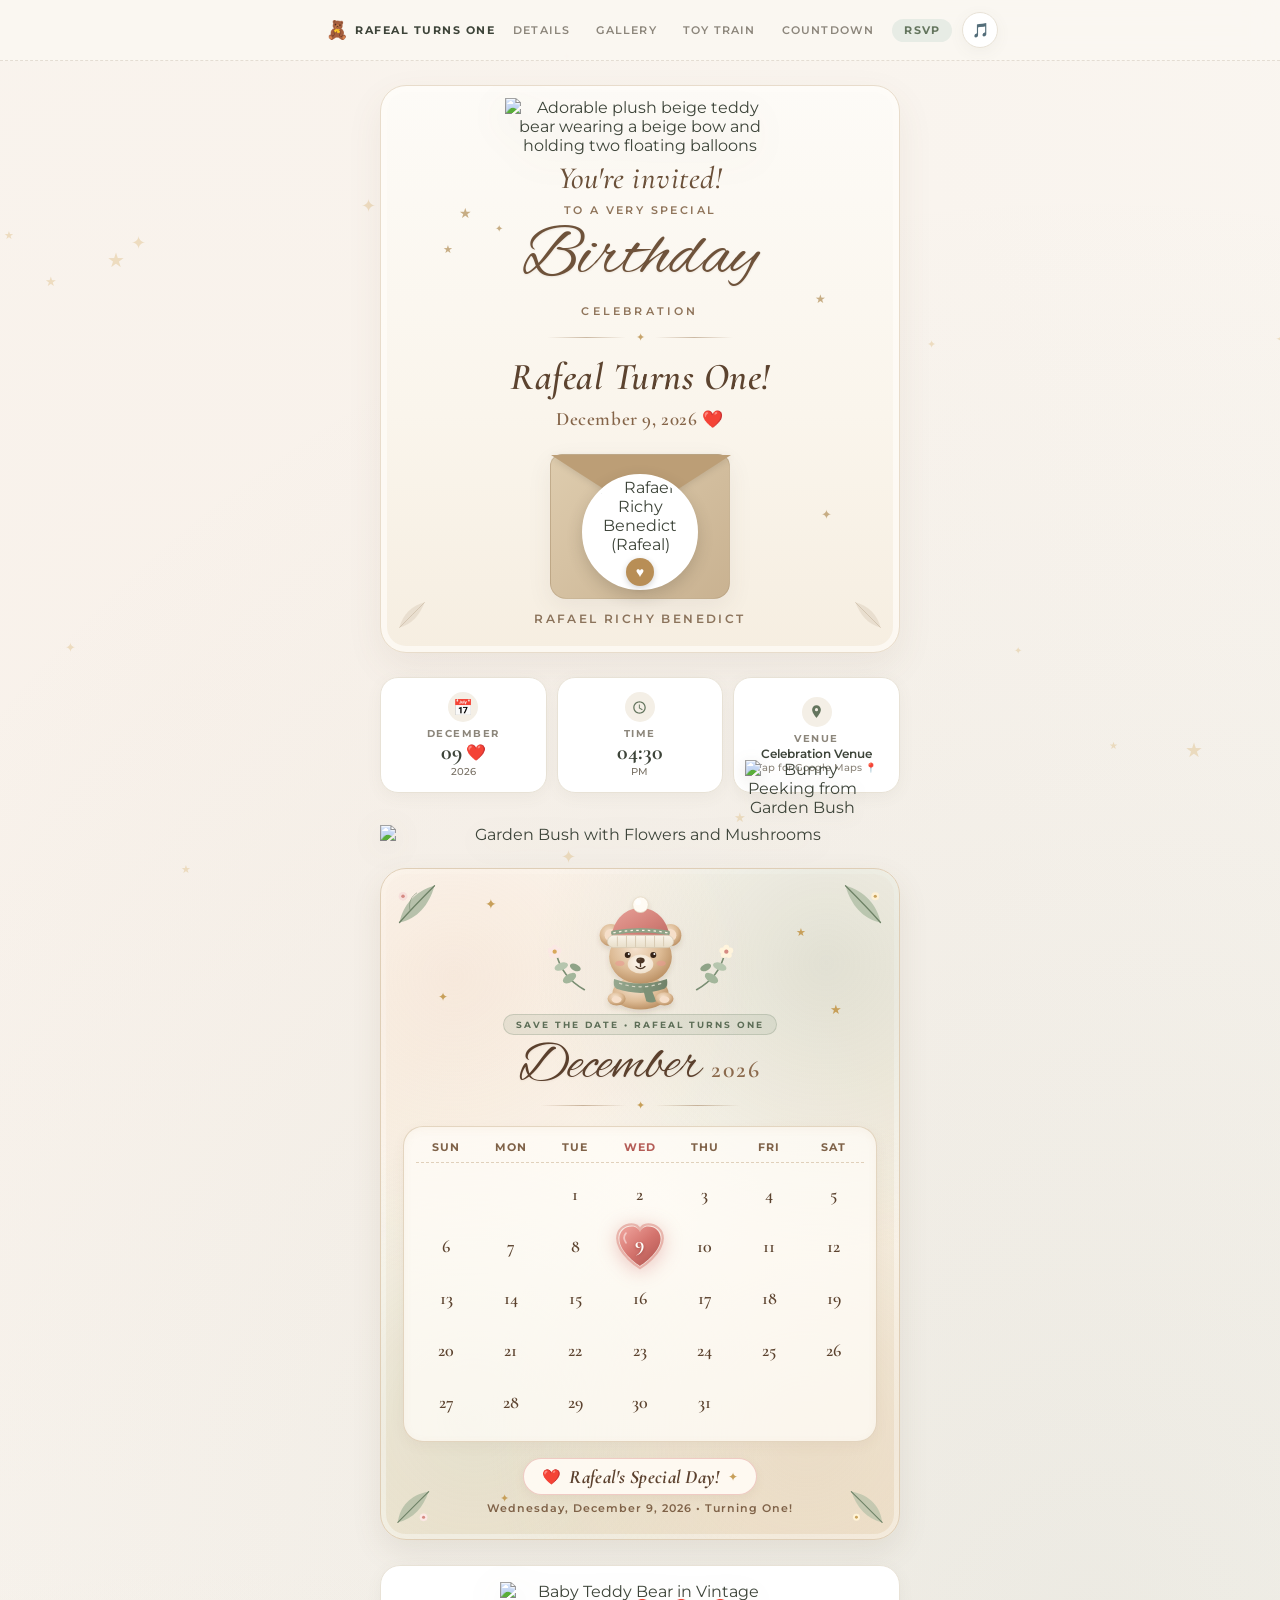
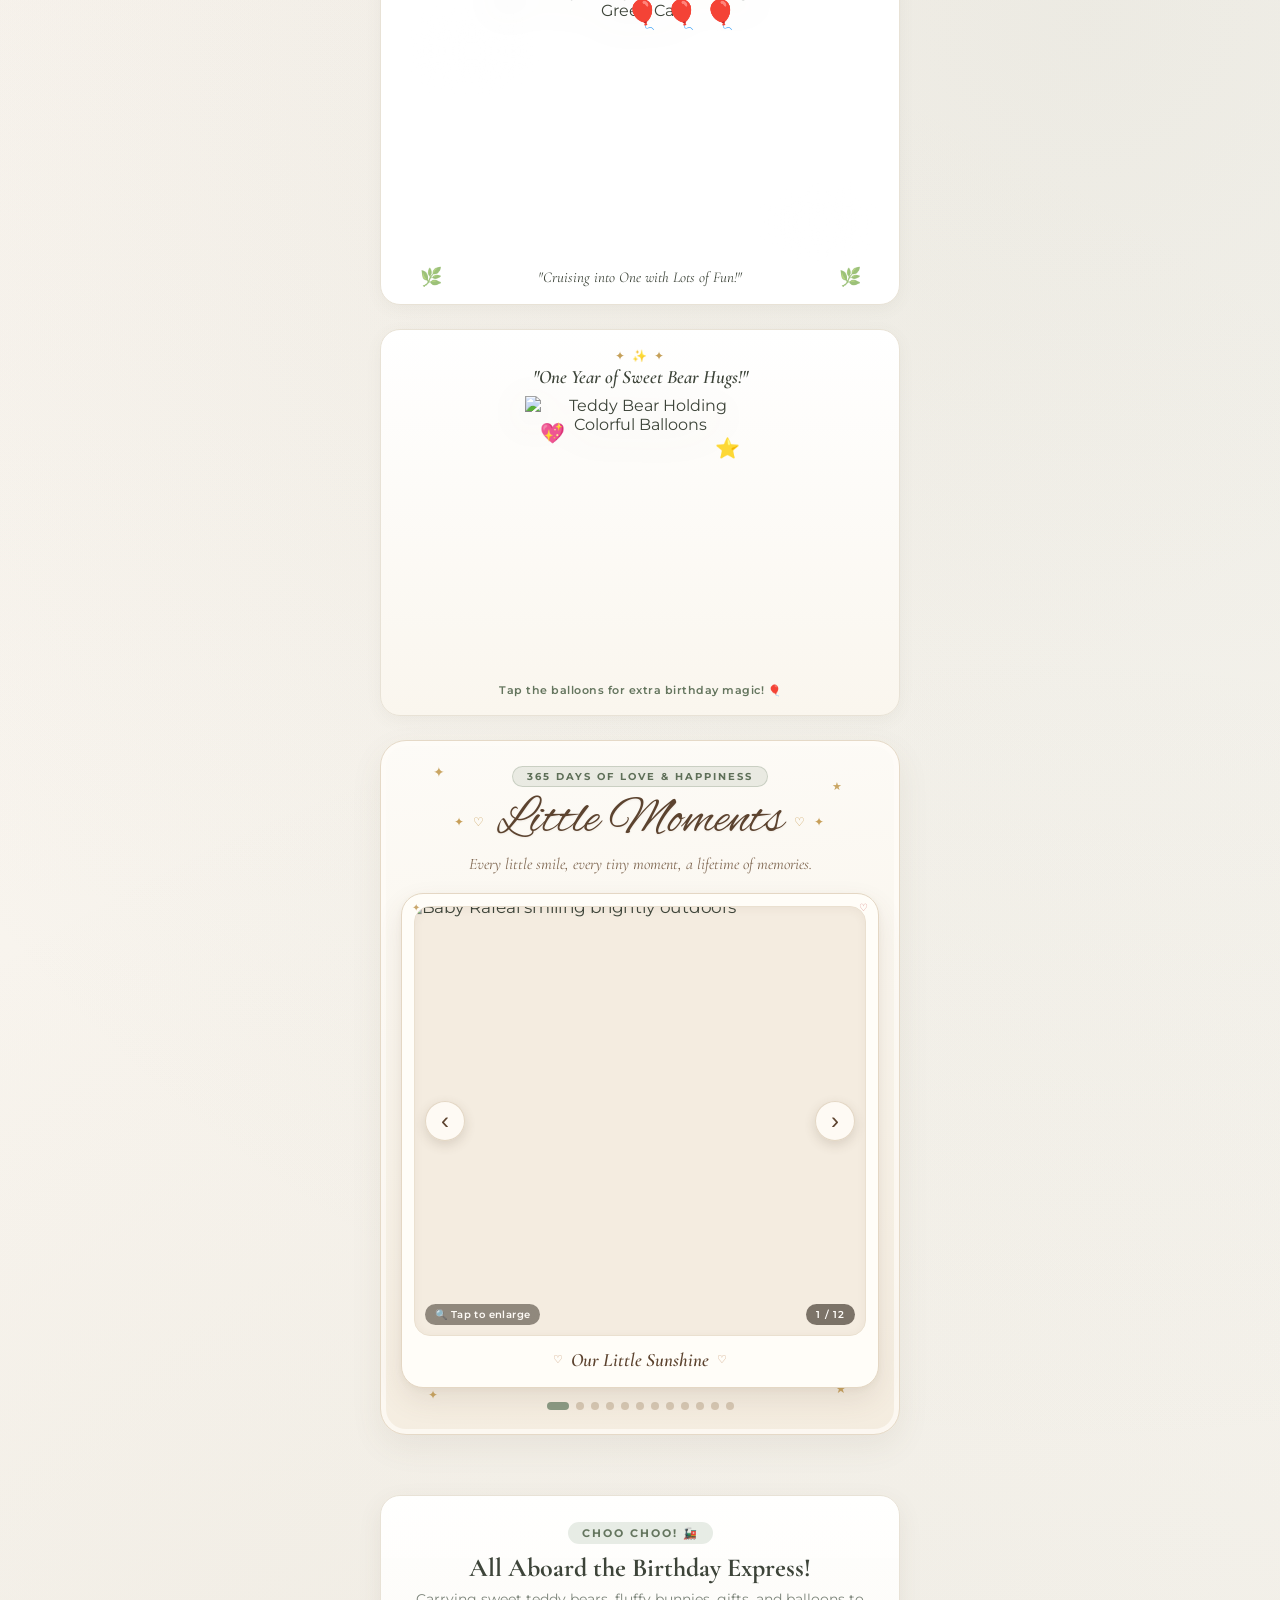
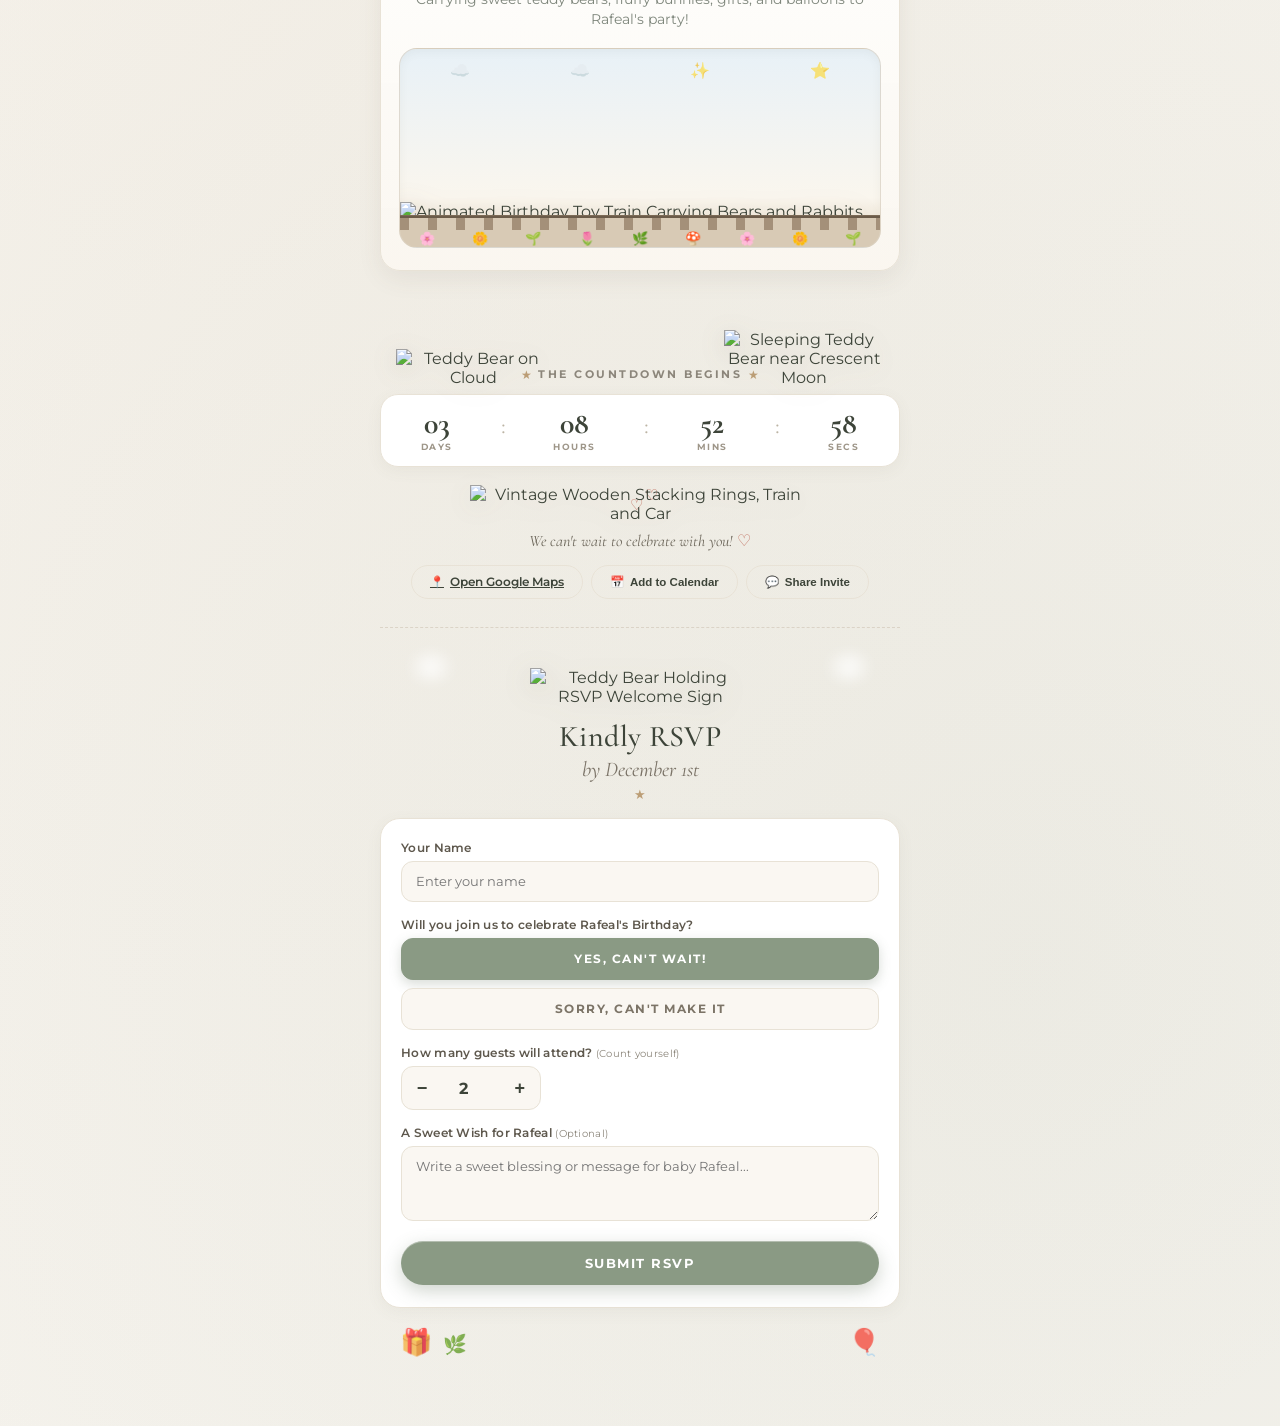
==== public/index.html @ e19bbeda "Rename baby display name from Rafu to Rafeal" ====
<!DOCTYPE html>
<html lang="en">
<head>
  <meta charset="UTF-8">
  <meta name="viewport" content="width=device-width, initial-scale=1.0">
  <title>Rafeal Turns One! • 1st Birthday Celebration</title>
  <meta name="description" content="You're invited to celebrate Rafael Richy Benedict's (Rafeal) 1st Birthday Celebration in a Magical Storybook Wonderland!">
  <link rel="preconnect" href="https://fonts.googleapis.com">
  <link rel="preconnect" href="https://fonts.gstatic.com" crossorigin>
  <link href="https://fonts.googleapis.com/css2?family=Alex+Brush&family=Cormorant+Garamond:ital,wght@0,400;0,500;0,600;0,700;1,400;1,600&family=Montserrat:wght@300;400;500;600;700&family=Playfair+Display:ital,wght@0,500;0,600;0,700;1,400;1,600&display=swap" rel="stylesheet">
  <link rel="stylesheet" href="style.css">
  <link rel="icon" href="data:image/svg+xml,<svg xmlns=%22http://www.w3.org/2000/svg%22 viewBox=%220 0 100 100%22><text y=%22.9em%22 font-size=%2290%22>🧸</text></svg>">
</head>
<body>
  <!-- Ambient Gold Dust, Confetti & Drifting Sky Particles -->
  <div class="stars-container" id="starsContainer"></div>
  <canvas id="confettiCanvas"></canvas>

  <!-- ==============================================
       SCENIC GARDEN BACKGROUND DECORATIONS (TREES, BUTTERFLIES, CLOUDS)
       ============================================== -->
  <aside class="wonderland-scenery" aria-hidden="true">
    <!-- Large Illustrated Nursery Trees on Outer Canvas Edges -->
    <div class="scenic-tree scenic-tree-left">
      <img src="assets/decorations/pastel_tree_left.svg" alt="" class="tree-svg tree-svg-left">
    </div>
    <div class="scenic-tree scenic-tree-right">
      <img src="assets/decorations/pastel_tree_right.svg" alt="" class="tree-svg tree-svg-right">
    </div>

    <!-- Floating Fluffy Clouds in Sky -->
    <div class="floating-sky-cloud cloud-pos-1">
      <img src="assets/decorations/fluffy_cloud.svg" alt="" class="cloud-svg">
    </div>
    <div class="floating-sky-cloud cloud-pos-2">
      <img src="assets/decorations/fluffy_cloud.svg" alt="" class="cloud-svg">
    </div>

    <!-- Delicate Fluttering Butterflies -->
    <div class="scenic-butterfly butterfly-flight-1">
      <img src="assets/decorations/butterfly.svg" alt="" class="butterfly-svg">
    </div>
    <div class="scenic-butterfly butterfly-flight-2">
      <img src="assets/decorations/butterfly.svg" alt="" class="butterfly-svg">
    </div>
  </aside>

  <!-- Top Sticky Navigation & Music Bar -->
  <header class="app-header-single">
    <div class="header-container">
      <a href="#heroSection" class="header-logo-badge" aria-label="Rafeal Turns One Home">
        <span class="logo-bear" aria-hidden="true">🧸</span>
        <span class="logo-text">RAFEAL TURNS ONE</span>
      </a>
      
      <nav class="header-quick-links" aria-label="Quick Navigation">
        <a href="#detailsSection" class="quick-link">DETAILS</a>
        <a href="#gallerySection" class="quick-link">GALLERY</a>
        <a href="#trainSection" class="quick-link">TOY TRAIN</a>
        <a href="#countdownSection" class="quick-link">COUNTDOWN</a>
        <a href="#rsvpSection" class="quick-link highlight-rsvp">RSVP</a>
      </nav>

      <div class="header-right-controls">
        <!-- Music Box Audio Player Toggle -->
        <button class="audio-toggle-btn" id="audioToggleBtn" title="Play / Pause Birthday Lullaby" aria-label="Toggle Birthday Lullaby Music">
          <span class="music-icon" id="musicIcon">🎵</span>
          <span class="music-wave" id="musicWave"></span>
        </button>

        <!-- Responsive Mobile Hamburger Menu Toggle -->
        <button class="mobile-menu-btn" id="mobileMenuBtn" type="button" aria-label="Open navigation menu" aria-expanded="false" aria-controls="mobileNavDrawer">
          <span class="hamburger-line"></span>
          <span class="hamburger-line"></span>
          <span class="hamburger-line"></span>
        </button>
      </div>
    </div>

    <!-- Collapsible Mobile Navigation Drawer -->
    <nav class="mobile-nav-drawer" id="mobileNavDrawer" aria-label="Mobile Navigation" aria-hidden="true">
      <div class="mobile-nav-inner">
        <a href="#detailsSection" class="mobile-nav-link">
          <span class="mobile-nav-icon" aria-hidden="true">📅</span>
          <span>Details</span>
        </a>
        <a href="#gallerySection" class="mobile-nav-link">
          <span class="mobile-nav-icon" aria-hidden="true">✨</span>
          <span>Gallery</span>
        </a>
        <a href="#trainSection" class="mobile-nav-link">
          <span class="mobile-nav-icon" aria-hidden="true">🚂</span>
          <span>Toy Train</span>
        </a>
        <a href="#countdownSection" class="mobile-nav-link">
          <span class="mobile-nav-icon" aria-hidden="true">⏳</span>
          <span>Countdown</span>
        </a>
        <a href="#rsvpSection" class="mobile-nav-link mobile-nav-rsvp">
          <span class="mobile-nav-icon" aria-hidden="true">💌</span>
          <span>RSVP</span>
        </a>
      </div>
    </nav>
  </header>

  <!-- Single Full-Screen Unified Invitation Content -->
  <main class="invitation-main-content">

    <!-- ==============================================
         HERO SECTION: MINIMAL VINTAGE TEDDY BEAR INVITATION CARD
         ============================================== -->
    <section class="main-hero-section vintage-hero-card hero-intro-active" id="heroSection">

      <!-- Top Hanging Brown & Beige Gingham Bunting -->
      <div class="hero-gingham-bunting" aria-hidden="true">
        <img src="assets/decorations/gingham_bunting.svg" alt="" class="gingham-bunting-img">
      </div>

      <!-- Minimal Edge Decorations: Watercolor Clouds, Golden Stars, Sparkles & Subtle Leaves -->
      <div class="hero-vintage-decor" aria-hidden="true">
        <!-- Fluffy Watercolor Clouds on Both Sides -->
        <div class="hero-deco-cloud hero-cloud-left">
          <img src="assets/decorations/watercolor_cloud.svg" alt="" class="hero-cloud-svg">
        </div>
        <div class="hero-deco-cloud hero-cloud-right">
          <img src="assets/decorations/watercolor_cloud.svg" alt="" class="hero-cloud-svg">
        </div>

        <!-- Tiny Golden Stars & Occasional Floating Sparkles -->
        <span class="vintage-star vs-1">★</span>
        <span class="vintage-star vs-2">✦</span>
        <span class="vintage-star vs-3">★</span>
        <span class="vintage-star vs-4">★</span>
        <span class="vintage-star vs-5">✦</span>
        <span class="vintage-sparkle vsp-1">✦</span>
        <span class="vintage-sparkle vsp-2">✧</span>
        <span class="vintage-sparkle vsp-3">✦</span>

        <!-- Subtle Decorative Corner Leaves -->
        <div class="vintage-leaf-accent vleaf-left">
          <svg viewBox="0 0 48 48" width="38" height="38">
            <path d="M8 40 C12 24, 24 12, 40 8 C34 24, 24 36, 8 40 Z" fill="#C7B69D" opacity="0.38"/>
            <path d="M8 40 C20 28, 30 18, 40 8" stroke="#A68F72" stroke-width="1.1" fill="none" opacity="0.55"/>
          </svg>
        </div>
        <div class="vintage-leaf-accent vleaf-right">
          <svg viewBox="0 0 48 48" width="38" height="38">
            <path d="M40 40 C36 24, 24 12, 8 8 C14 24, 24 36, 40 40 Z" fill="#C7B69D" opacity="0.38"/>
            <path d="M40 40 C28 28, 18 18, 8 8" stroke="#A68F72" stroke-width="1.1" fill="none" opacity="0.55"/>
          </svg>
        </div>
      </div>

      <!-- ONE Centered Plush Beige Teddy Bear Holding Two Floating Balloons -->
      <div class="hero-center-bear-wrap" title="Tap for birthday magic ✨">
        <img src="assets/animals/vintage_hero_bear.svg" alt="Adorable plush beige teddy bear wearing a beige bow and holding two floating balloons" class="vintage-hero-bear-img">
      </div>

      <!-- Centered Birthday Invitation Typography -->
      <div class="invite-header-text vintage-invite-text">
        <h3 class="subtitle-serif hero-intro-invited">You're invited!</h3>
        <p class="eyebrow-text hero-intro-sub">TO A VERY SPECIAL</p>
        <h1 class="script-title hero-intro-birthday">Birthday</h1>
        <p class="eyebrow-text tracking-wide hero-intro-cel">CELEBRATION</p>

        <div class="vintage-hero-divider" aria-hidden="true">
          <span class="vh-line"></span>
          <span class="vh-star">✦</span>
          <span class="vh-line"></span>
        </div>

        <div class="celebrant-title-wrap hero-intro-name">
          <h2 class="celebrant-name" id="displayNickName">Rafeal Turns One!</h2>
        </div>
        <p class="hero-date-highlight hero-intro-date">December 9, 2026 <span class="hero-date-heart" aria-label="heart">❤️</span></p>
      </div>

      <!-- Kraft Envelope Peek with Baby Rafeal's Real Smiling Portrait -->
      <div class="envelope-peek-card" id="envelopePeekCard">
        <div class="envelope-pocket">
          <div class="envelope-flap"></div>
          <div class="baby-photo-frame" id="babyPhotoTrigger" title="Click to view Rafeal's smiling portrait">
            <img src="assets/rafu_photo1.jpg" alt="Rafael Richy Benedict (Rafeal)" class="baby-portrait-img" id="mainBabyPhoto">
            <div class="photo-shine"></div>
          </div>
          <div class="envelope-heart-seal pulse-heart" id="heartSeal" title="Sealed with Love">
            <span>♥</span>
          </div>
        </div>
      </div>

      <p class="celebrant-fullname" id="displayFullName">Rafael Richy Benedict</p>
    </section>

    <!-- ==============================================
         SECTION 2: EVENT DETAILS (DATE, TIME, VENUE)
         ============================================== -->
    <section class="event-details-section reveal-on-scroll" id="detailsSection">
      
      <div class="event-details-grid">
        <!-- Date Card with Calendar & Love Emoji -->
        <div class="detail-pill-card date-card" id="dateCardScrollTrigger" role="button" tabindex="0" title="View Rafeal's December 2026 Birthday Calendar">
          <div class="detail-icon-wrap date-icon-wrap">
            <span class="cal-emoji-icon">📅</span>
          </div>
          <div class="detail-text-group">
            <span class="detail-label" id="cardMonth">DECEMBER</span>
            <div class="date-with-heart">
              <span class="detail-value highlight-num" id="cardDay">09</span>
              <span class="date-love-emoji">❤️</span>
            </div>
            <span class="detail-sub" id="cardYear">2026</span>
          </div>
        </div>

        <!-- Time Card -->
        <div class="detail-pill-card time-card">
          <div class="detail-icon-wrap">
            <svg class="detail-icon" viewBox="0 0 24 24"><path fill="currentColor" d="M12 2C6.5 2 2 6.5 2 12s4.5 10 10 10 10-4.5 10-10S17.5 2 12 2zm0 18c-4.41 0-8-3.59-8-8s3.59-8 8-8 8 3.59 8 8-3.59 8-8 8zm.5-13H11v6l5.2 3.2.8-1.3-4.5-2.7V7z"/></svg>
          </div>
          <div class="detail-text-group">
            <span class="detail-label">TIME</span>
            <span class="detail-value highlight-num" id="cardTime">04:30</span>
            <span class="detail-sub" id="cardTimeAmPm">PM</span>
          </div>
        </div>

        <!-- Venue Card with Direct Google Maps Link -->
        <a href="https://goo.gl/maps/j1ZFTZy9tnqqyLXz6?g_st=aw" target="_blank" rel="noopener noreferrer" class="detail-pill-card venue-card" id="venueCardClickable" title="Click to open Google Maps location">
          <div class="detail-icon-wrap venue-icon-wrap">
            <svg class="detail-icon" viewBox="0 0 24 24"><path fill="currentColor" d="M12 2C8.13 2 5 5.13 5 9c0 5.25 7 13 7 13s7-7.75 7-13c0-3.87-3.13-7-7-7zm0 9.5a2.5 2.5 0 0 1 0-5 2.5 2.5 0 0 1 0 5z"/></svg>
          </div>
          <div class="detail-text-group">
            <span class="detail-label">VENUE</span>
            <span class="detail-value venue-name-text" id="cardVenueName">Celebration Venue</span>
            <span class="detail-sub venue-city-text" id="cardVenueCity">Tap for Google Maps 📍</span>
          </div>
        </a>
      </div>

      <!-- Garden Flower Bush with Bunny Peeking -->
      <div class="scenic-garden-hedge" aria-hidden="true">
        <div class="bunny-hedge-wrap">
          <img src="assets/animals/bunny_peeking.svg" alt="Bunny Peeking from Garden Bush" class="bunny-peeking-hedge-img">
        </div>
        <img src="assets/decorations/garden_bushes.svg" alt="Garden Bush with Flowers and Mushrooms" class="hedge-bushes-img">
      </div>
    </section>

    <!-- ==============================================
         SECTION 2B: ILLUSTRATED BIRTHDAY CALENDAR (DEC 2026)
         ============================================== -->
    <section class="birthday-calendar-section reveal-on-scroll" id="calendarSection" aria-label="December 2026 Birthday Calendar">
      <div class="calendar-keepsake-card">
        <!-- Soft Watercolor Corner Blossoms & Floating Leaves -->
        <div class="cal-watercolor-wash" aria-hidden="true"></div>

        <!-- Floating Botanical Leaves (Top Left & Bottom Right) -->
        <div class="cal-deco-leaf cal-leaf-tl" aria-hidden="true">
          <svg viewBox="0 0 64 64" width="100%" height="100%">
            <path d="M12 52 C16 32, 30 16, 52 10 C46 32, 32 48, 12 52 Z" fill="#9EB096" opacity="0.72"/>
            <path d="M12 52 C26 36, 38 24, 52 10" stroke="#6E8266" stroke-width="1.5" fill="none" stroke-linecap="round"/>
            <path d="M24 38 C22 28, 26 22, 32 18" stroke="#6E8266" stroke-width="1" fill="none" opacity="0.6"/>
            <circle cx="16" cy="22" r="5" fill="#F6DFDA"/>
            <circle cx="16" cy="22" r="2" fill="#D58A82"/>
          </svg>
        </div>
        <div class="cal-deco-leaf cal-leaf-tr" aria-hidden="true">
          <svg viewBox="0 0 64 64" width="100%" height="100%">
            <path d="M52 52 C48 32, 34 16, 12 10 C18 32, 32 48, 52 52 Z" fill="#A9BAA0" opacity="0.72"/>
            <path d="M52 52 C38 36, 26 24, 12 10" stroke="#6E8266" stroke-width="1.5" fill="none" stroke-linecap="round"/>
            <circle cx="46" cy="22" r="4.5" fill="#FDF0D5"/>
            <circle cx="46" cy="22" r="1.8" fill="#C9A25B"/>
          </svg>
        </div>
        <div class="cal-deco-leaf cal-leaf-bl" aria-hidden="true">
          <svg viewBox="0 0 56 56" width="100%" height="100%">
            <path d="M8 46 C10 28, 22 14, 44 10 C38 28, 26 42, 8 46 Z" fill="#9DB094" opacity="0.58"/>
            <path d="M8 46 C22 32, 32 22, 44 10" stroke="#6E8266" stroke-width="1.3" fill="none" stroke-linecap="round"/>
            <circle cx="38" cy="40" r="4.5" fill="#FBE8E4"/>
            <circle cx="38" cy="40" r="1.8" fill="#D58A82"/>
          </svg>
        </div>
        <div class="cal-deco-leaf cal-leaf-br" aria-hidden="true">
          <svg viewBox="0 0 56 56" width="100%" height="100%">
            <path d="M48 46 C46 28, 34 14, 12 10 C18 28, 30 42, 48 46 Z" fill="#A9BAA0" opacity="0.58"/>
            <path d="M48 46 C34 32, 24 22, 12 10" stroke="#6E8266" stroke-width="1.3" fill="none" stroke-linecap="round"/>
            <circle cx="18" cy="40" r="4" fill="#FFF3D6"/>
            <circle cx="18" cy="40" r="1.7" fill="#C9A25B"/>
          </svg>
        </div>

        <!-- Twinkling Decorative Stars -->
        <div class="cal-twinkle-stars" aria-hidden="true">
          <span class="cal-star cal-star-1">✦</span>
          <span class="cal-star cal-star-2">★</span>
          <span class="cal-star cal-star-3">✦</span>
          <span class="cal-star cal-star-4">★</span>
          <span class="cal-star cal-star-5">✦</span>
        </div>

        <!-- Top Illustrated Winter Teddy Bear with Flowers & Leaves -->
        <div class="cal-bear-illustration-wrap">
          <svg class="cal-winter-bear-svg" viewBox="0 0 260 148" width="220" height="125" role="img" aria-label="Cute teddy bear wearing a cozy winter hat">
            <defs>
              <radialGradient id="calBearFur" cx="42%" cy="35%" r="65%">
                <stop offset="0%" stop-color="#F5E2CE"/>
                <stop offset="62%" stop-color="#DDBB95"/>
                <stop offset="100%" stop-color="#BE9468"/>
              </radialGradient>
              <radialGradient id="calSnoutGrad" cx="50%" cy="40%" r="58%">
                <stop offset="0%" stop-color="#FFF9F1"/>
                <stop offset="100%" stop-color="#EFE0CC"/>
              </radialGradient>
              <linearGradient id="calHatCrown" x1="0%" y1="0%" x2="100%" y2="100%">
                <stop offset="0%" stop-color="#E7A299"/>
                <stop offset="55%" stop-color="#D48179"/>
                <stop offset="100%" stop-color="#B96861"/>
              </linearGradient>
              <linearGradient id="calHatBrim" x1="0%" y1="0%" x2="0%" y2="100%">
                <stop offset="0%" stop-color="#FAF4EA"/>
                <stop offset="100%" stop-color="#E8DEC9"/>
              </linearGradient>
              <linearGradient id="calScarfGrad" x1="0%" y1="0%" x2="100%" y2="0%">
                <stop offset="0%" stop-color="#96A88F"/>
                <stop offset="50%" stop-color="#84977D"/>
                <stop offset="100%" stop-color="#708269"/>
              </linearGradient>
              <filter id="calBearShadow" x="-15%" y="-15%" width="130%" height="135%">
                <feDropShadow dx="0" dy="4" stdDeviation="3.5" flood-color="#5D4632" flood-opacity="0.14"/>
              </filter>
            </defs>

            <!-- Background Foliage Sprigs Flanking Bear -->
            <g class="cal-bear-foliage">
              <!-- Left eucalyptus & blossom -->
              <path d="M62 122 C44 112, 32 96, 28 78" stroke="#7A8E73" stroke-width="2" fill="none" stroke-linecap="round"/>
              <ellipse cx="44" cy="108" rx="9" ry="5" transform="rotate(-32 44 108)" fill="#A3B69B"/>
              <ellipse cx="34" cy="94" rx="8.5" ry="4.5" transform="rotate(-20 34 94)" fill="#B6C6AE"/>
              <ellipse cx="51" cy="95" rx="7" ry="4" transform="rotate(25 51 95)" fill="#8FA387"/>
              <!-- Little flower left -->
              <g transform="translate(26, 76)">
                <circle cx="0" cy="-5" r="3.6" fill="#FBE8E4"/>
                <circle cx="4.8" cy="-1.5" r="3.6" fill="#FBE8E4"/>
                <circle cx="3" cy="4" r="3.6" fill="#FBE8E4"/>
                <circle cx="-3" cy="4" r="3.6" fill="#FBE8E4"/>
                <circle cx="-4.8" cy="-1.5" r="3.6" fill="#FBE8E4"/>
                <circle cx="0" cy="0" r="2.6" fill="#D9A85B"/>
              </g>

              <!-- Right eucalyptus & blossom -->
              <path d="M198 122 C216 112, 228 96, 232 78" stroke="#7A8E73" stroke-width="2" fill="none" stroke-linecap="round"/>
              <ellipse cx="216" cy="108" rx="9" ry="5" transform="rotate(32 216 108)" fill="#A3B69B"/>
              <ellipse cx="226" cy="94" rx="8.5" ry="4.5" transform="rotate(20 226 94)" fill="#B6C6AE"/>
              <ellipse cx="209" cy="95" rx="7" ry="4" transform="rotate(-25 209 95)" fill="#8FA387"/>
              <!-- Little flower right -->
              <g transform="translate(234, 76)">
                <circle cx="0" cy="-5" r="3.6" fill="#FFF4DC"/>
                <circle cx="4.8" cy="-1.5" r="3.6" fill="#FFF4DC"/>
                <circle cx="3" cy="4" r="3.6" fill="#FFF4DC"/>
                <circle cx="-3" cy="4" r="3.6" fill="#FFF4DC"/>
                <circle cx="-4.8" cy="-1.5" r="3.6" fill="#FFF4DC"/>
                <circle cx="0" cy="0" r="2.6" fill="#D58A82"/>
              </g>
            </g>

            <!-- Bouncing Bear Group -->
            <g class="cal-bear-bounce-group" filter="url(#calBearShadow)">
              <!-- Ears (tucked nicely beside winter hat) -->
              <circle cx="94" cy="56" r="13.5" fill="url(#calBearFur)"/>
              <circle cx="94" cy="56" r="7.5" fill="#F6DFCA"/>
              <circle cx="166" cy="56" r="13.5" fill="url(#calBearFur)"/>
              <circle cx="166" cy="56" r="7.5" fill="#F6DFCA"/>

              <!-- Bear Shoulders / Body -->
              <ellipse cx="130" cy="126" rx="34" ry="20" fill="url(#calBearFur)"/>

              <!-- Bear Head -->
              <ellipse cx="130" cy="82" rx="38" ry="33" fill="url(#calBearFur)"/>

              <!-- Cozy Knitted Winter Hat -->
              <g class="cal-bear-hat">
                <!-- Hat Crown -->
                <path d="M94 64 C96 34, 114 23, 130 23 C146 23, 164 34, 166 64 Z" fill="url(#calHatCrown)"/>
                <!-- Sage Knit Stripe -->
                <path d="M97 53 Q130 47 163 53" stroke="#8FA387" stroke-width="5.5" fill="none" stroke-linecap="round"/>
                <path d="M97 53 Q130 47 163 53" stroke="#F7EFE2" stroke-width="1.5" stroke-dasharray="3 4" fill="none"/>
                <!-- Folded Cream Knit Brim -->
                <rect x="90" y="56" width="80" height="15" rx="7.5" fill="url(#calHatBrim)" stroke="#D9CCB6" stroke-width="1"/>
                <!-- Ribbed knit lines on brim -->
                <path d="M102 58 V69 M113 57 V70 M124 57 V70 M136 57 V70 M147 57 V70 M158 58 V69" stroke="#D8CBB4" stroke-width="1.2" stroke-linecap="round"/>
                <!-- Fluffy Pom-Pom -->
                <circle cx="130" cy="19" r="9.5" fill="#FFFBF4" stroke="#E4D7C2" stroke-width="1"/>
                <circle cx="127" cy="16" r="3.5" fill="#FFFFFF" opacity="0.8"/>
              </g>

              <!-- Snout -->
              <ellipse cx="130" cy="91" rx="15.5" ry="11.5" fill="url(#calSnoutGrad)"/>
              <!-- Nose -->
              <ellipse cx="130" cy="86.5" rx="5" ry="3.4" fill="#4B3626"/>
              <ellipse cx="128.5" cy="85.5" rx="1.5" ry="0.9" fill="#8C6D55" opacity="0.6"/>
              <!-- Sweet Smile -->
              <path d="M130 90 L130 94" stroke="#4B3626" stroke-width="1.6" stroke-linecap="round"/>
              <path d="M124.5 94 Q130 99 135.5 94" fill="none" stroke="#4B3626" stroke-width="1.6" stroke-linecap="round"/>

              <!-- Sparkling Eyes -->
              <circle cx="114.5" cy="80" r="3.6" fill="#352418"/>
              <circle cx="115.8" cy="78.7" r="1.2" fill="#FFFFFF"/>
              <circle cx="145.5" cy="80" r="3.6" fill="#352418"/>
              <circle cx="146.8" cy="78.7" r="1.2" fill="#FFFFFF"/>

              <!-- Rosy Cheeks -->
              <ellipse cx="105" cy="90" rx="5.5" ry="3.2" fill="#E89A90" opacity="0.58"/>
              <ellipse cx="155" cy="90" rx="5.5" ry="3.2" fill="#E89A90" opacity="0.58"/>

              <!-- Cozy Winter Scarf -->
              <path d="M98 109 Q130 120 162 109 Q164 118 159 121 Q130 131 101 121 Q96 118 98 109 Z" fill="url(#calScarfGrad)"/>
              <path d="M142 118 L149 136 Q143 139 137 136 L133 121 Z" fill="#7D9176"/>
              <path d="M104 114 Q130 123 156 114" stroke="#EDE6D8" stroke-width="1.4" stroke-dasharray="4 4" fill="none" opacity="0.8"/>

              <!-- Little Paws Resting on Calendar Top -->
              <ellipse cx="101" cy="133" rx="11" ry="8" fill="url(#calBearFur)"/>
              <ellipse cx="101" cy="134" rx="6" ry="4.2" fill="#F6DFCA"/>
              <ellipse cx="159" cy="133" rx="11" ry="8" fill="url(#calBearFur)"/>
              <ellipse cx="159" cy="134" rx="6" ry="4.2" fill="#F6DFCA"/>
            </g>
          </svg>
        </div>

        <!-- Calendar Month & Year Heading -->
        <div class="cal-header-block">
          <span class="cal-eyebrow-pill">SAVE THE DATE • RAFEAL TURNS ONE</span>
          <div class="cal-month-year-row">
            <h3 class="cal-month-script">December</h3>
            <span class="cal-year-serif">2026</span>
          </div>
          <div class="cal-header-divider" aria-hidden="true">
            <span class="cal-div-line"></span>
            <span class="cal-div-star">✦</span>
            <span class="cal-div-line"></span>
          </div>
        </div>

        <!-- Clean 7-Column Calendar Grid -->
        <div class="cal-grid-wrapper">
          <div class="cal-weekdays-row" role="row">
            <span class="cal-weekday" role="columnheader">SUN</span>
            <span class="cal-weekday" role="columnheader">MON</span>
            <span class="cal-weekday" role="columnheader">TUE</span>
            <span class="cal-weekday cal-weekday-wed" role="columnheader">WED</span>
            <span class="cal-weekday" role="columnheader">THU</span>
            <span class="cal-weekday" role="columnheader">FRI</span>
            <span class="cal-weekday" role="columnheader">SAT</span>
          </div>

          <div class="cal-days-grid" role="grid" aria-label="December 2026 Dates">
            <!-- Week 1: Dec 1 is Tuesday -->
            <span class="cal-day-cell cal-day-empty" aria-hidden="true"></span>
            <span class="cal-day-cell cal-day-empty" aria-hidden="true"></span>
            <span class="cal-day-cell">1</span>
            <span class="cal-day-cell">2</span>
            <span class="cal-day-cell">3</span>
            <span class="cal-day-cell">4</span>
            <span class="cal-day-cell">5</span>

            <!-- Week 2: Dec 9 is Wednesday (Special Birthday Date) -->
            <span class="cal-day-cell">6</span>
            <span class="cal-day-cell">7</span>
            <span class="cal-day-cell">8</span>
            <button type="button" class="cal-day-cell cal-day-birthday" id="calBirthdayCell" aria-label="December 9, 2026 - Rafeal's First Birthday!" title="Rafeal's 1st Birthday! Tap for birthday magic ✨">
              <!-- Pulsing Dusty Rose Watercolor Heart Around 9 -->
              <svg class="bday-heart-svg" viewBox="0 0 64 60" aria-hidden="true">
                <defs>
                  <linearGradient id="bdayRoseHeart" x1="15%" y1="10%" x2="85%" y2="90%">
                    <stop offset="0%" stop-color="#EA9A93"/>
                    <stop offset="50%" stop-color="#D4746E"/>
                    <stop offset="100%" stop-color="#B85C56"/>
                  </linearGradient>
                </defs>
                <path class="bday-heart-outer-ring" d="M32 54 C32 54 6 38 6 20 C6 10 14 4 22.5 4 C27.8 4 30.8 7 32 10.2 C33.2 7 36.2 4 41.5 4 C50 4 58 10 58 20 C58 38 32 54 32 54 Z" fill="none" stroke="#DF988F" stroke-width="2.5" opacity="0.65"/>
                <path class="bday-heart-fill" d="M32 51.5 C32 51.5 8.5 36.5 8.5 20.5 C8.5 11.8 15.2 6.5 22.8 6.5 C27.8 6.5 30.8 9.6 32 12.8 C33.2 9.6 36.2 6.5 41.2 6.5 C48.8 6.5 55.5 11.8 55.5 20.5 C55.5 36.5 32 51.5 32 51.5 Z" fill="url(#bdayRoseHeart)"/>
                <path d="M16 14 C13.5 17 13.5 21.5 16 25" stroke="#FFF4F2" stroke-width="2" stroke-linecap="round" fill="none" opacity="0.55"/>
              </svg>
              <span class="bday-day-num">9</span>
              <!-- Occasional Floating Mini Hearts -->
              <span class="cal-float-heart fh-1" aria-hidden="true">♥</span>
              <span class="cal-float-heart fh-2" aria-hidden="true">♥</span>
              <span class="cal-float-heart fh-3" aria-hidden="true">♡</span>
            </button>
            <span class="cal-day-cell">10</span>
            <span class="cal-day-cell">11</span>
            <span class="cal-day-cell">12</span>

            <!-- Week 3 -->
            <span class="cal-day-cell">13</span>
            <span class="cal-day-cell">14</span>
            <span class="cal-day-cell">15</span>
            <span class="cal-day-cell">16</span>
            <span class="cal-day-cell">17</span>
            <span class="cal-day-cell">18</span>
            <span class="cal-day-cell">19</span>

            <!-- Week 4 -->
            <span class="cal-day-cell">20</span>
            <span class="cal-day-cell">21</span>
            <span class="cal-day-cell">22</span>
            <span class="cal-day-cell">23</span>
            <span class="cal-day-cell">24</span>
            <span class="cal-day-cell">25</span>
            <span class="cal-day-cell">26</span>

            <!-- Week 5 -->
            <span class="cal-day-cell">27</span>
            <span class="cal-day-cell">28</span>
            <span class="cal-day-cell">29</span>
            <span class="cal-day-cell">30</span>
            <span class="cal-day-cell">31</span>
            <span class="cal-day-cell cal-day-empty" aria-hidden="true"></span>
            <span class="cal-day-cell cal-day-empty" aria-hidden="true"></span>
          </div>
        </div>

        <!-- Caption Below Calendar -->
        <div class="cal-footer-caption-wrap">
          <div class="cal-special-caption">
            <span class="cal-caption-heart" aria-hidden="true">❤️</span>
            <span class="cal-caption-text">Rafeal's Special Day!</span>
            <span class="cal-caption-sparkle" aria-hidden="true">✦</span>
          </div>
          <p class="cal-sub-caption">Wednesday, December 9, 2026 • Turning One!</p>
        </div>
      </div>
    </section>

    <!-- ==============================================
         SECTION 4: ANIMATED TEDDY BEAR IN VINTAGE CAR
         ============================================== -->
    <section class="animated-car-showcase-section reveal-on-scroll">
      <div class="car-showcase-card">
        <div class="clouds-backdrop">
          <div class="cloud cloud-1"></div>
          <div class="cloud cloud-2"></div>
        </div>
        
        <div class="car-illustration-container animated-car-wrap" id="carIllustration">
          <div class="car-floating-balloons">
            <span class="car-balloon balloon-sage" title="Pop me!">🎈</span>
            <span class="car-balloon balloon-peach" title="Pop me!">🎈</span>
            <span class="car-balloon balloon-gold" title="Pop me!">🎈</span>
          </div>
          <img src="assets/teddy_car.png" alt="Baby Teddy Bear in Vintage Green Car" class="art-img teddy-car-img" id="teddyCarImg">
        </div>

        <div class="foliage-bottom">
          <span class="leaf leaf-left">🌿</span>
          <span class="car-quote-text">"Cruising into One with Lots of Fun!"</span>
          <span class="leaf leaf-right">🌿</span>
        </div>
      </div>
    </section>

    <!-- ==============================================
         SECTION 5: ANIMATED BEAR HOLDING BALLOONS
         ============================================== -->
    <section class="animated-bear-balloons-section reveal-on-scroll">
      <div class="bear-balloons-card">
        <div class="card-top-sparkle">✦ ✨ ✦</div>
        <h4 class="bear-story-title">"One Year of Sweet Bear Hugs!"</h4>
        
        <div class="interactive-bear-holder" id="interactiveBearHolder">
          <img src="assets/animals/bear_balloons.svg" alt="Teddy Bear Holding Colorful Balloons" class="bear-balloons-svg" id="bearBalloonsSvg">
          
          <div class="floating-heart-bubble bubble-1" title="Tap to pop!">💖</div>
          <div class="floating-heart-bubble bubble-2" title="Tap to pop!">⭐</div>
        </div>

        <p class="bear-caption">Tap the balloons for extra birthday magic! 🎈</p>
      </div>
    </section>

    <!-- ==============================================
         SECTION 6: "LITTLE MOMENTS" ANIMATED BABY MEMORY GALLERY
         ============================================== -->
    <section class="section-card gallery-section album-gallery-section reveal-on-scroll" id="gallerySection" aria-label="Little Moments Baby Photo Gallery">

      <!-- Lightweight Floating Golden Stars & Occasional Hearts -->
      <div class="gallery-deco-layer" aria-hidden="true">
        <span class="gal-float-star gfs-1">✦</span>
        <span class="gal-float-star gfs-2">★</span>
        <span class="gal-float-star gfs-3">✦</span>
        <span class="gal-float-star gfs-4">★</span>
        <span class="gal-float-heart gfh-1">♥</span>
        <span class="gal-float-heart gfh-2">♡</span>
        <span class="gal-float-heart gfh-3">♥</span>
      </div>

      <!-- Gallery Heading with Gentle Floating Teddy Bear -->
      <div class="gallery-album-header">
        <div class="gallery-bear-accent" aria-hidden="true">
          <img src="assets/animals/bear_heart.svg" alt="" class="gallery-teddy-float-svg">
        </div>

        <p class="gallery-eyebrow-badge">365 Days of Love &amp; Happiness</p>
        <div class="gallery-title-ornament">
          <span class="gal-title-deco" aria-hidden="true">✦ ♡</span>
          <h3 class="gallery-script-heading">Little Moments</h3>
          <span class="gal-title-deco" aria-hidden="true">♡ ✦</span>
        </div>
        <p class="gallery-album-subtitle">Every little smile, every tiny moment, a lifetime of memories.</p>
      </div>

      <!-- Elegant Automatic Slideshow Album Frame -->
      <div class="album-showcase-wrap" id="albumGalleryRoot">
        <div class="album-frame-card">
          <!-- Subtle Frame Corner Accents -->
          <span class="frame-corner-accent fca-tl" aria-hidden="true">✦</span>
          <span class="frame-corner-accent fca-tr" aria-hidden="true">♡</span>

          <div class="album-stage-viewport" id="galleryViewport">
            <div class="album-slides-track" id="gallerySlidesContainer" role="region" aria-roledescription="carousel" aria-label="Rafeal's Baby Photographs">
              <!-- Slides rendered dynamically from BABY_GALLERY_PHOTOS in script.js -->
            </div>

            <!-- Clickable Overlay Hint to Open Lightbox -->
            <button type="button" class="album-zoom-trigger" id="galleryZoomTrigger" aria-label="View full-screen photograph">
              <span class="zoom-pill-hint">🔍 Tap to enlarge</span>
            </button>

            <!-- Navigation Arrows -->
            <button type="button" class="album-nav-btn album-nav-prev" id="galleryPrevBtn" aria-label="Previous photograph">
              <span aria-hidden="true">‹</span>
            </button>
            <button type="button" class="album-nav-btn album-nav-next" id="galleryNextBtn" aria-label="Next photograph">
              <span aria-hidden="true">›</span>
            </button>

            <!-- Photo Counter Pill -->
            <div class="album-counter-pill" id="galleryCounter" aria-live="polite">1 / 12</div>
          </div>

          <!-- Smooth Fading Photo Caption -->
          <div class="album-caption-bar" id="galleryCaptionBar">
            <span class="caption-heart-mark" aria-hidden="true">♡</span>
            <p class="album-caption-text" id="galleryCaptionText">Our Little Sunshine</p>
            <span class="caption-heart-mark" aria-hidden="true">♡</span>
          </div>
        </div>

        <!-- Pagination Dots -->
        <div class="album-pagination-dots" id="galleryDots" role="tablist" aria-label="Choose a photograph"></div>
      </div>
    </section>

    <!-- ==============================================
         SECTION 7: THE GRAND ANIMATED BIRTHDAY TOY TRAIN
         ============================================== -->
    <section class="toy-train-wonderland-section reveal-on-scroll" id="trainSection">
      <div class="train-section-header">
        <span class="train-badge">CHOO CHOO! 🚂</span>
        <h3 class="train-heading">All Aboard the Birthday Express!</h3>
        <p class="train-subtext">Carrying sweet teddy bears, fluffy bunnies, gifts, and balloons to Rafeal's party!</p>
      </div>

      <!-- Moving Train Track Viewport -->
      <div class="scenic-train-viewport">
        <!-- Floating steam clouds above track -->
        <div class="train-sky-clouds" aria-hidden="true">
          <span class="track-cloud-drift c-drift-1">☁️</span>
          <span class="track-cloud-drift c-drift-2">☁️</span>
          <span class="track-star-twinkle t-star-1">✨</span>
          <span class="track-star-twinkle t-star-2">⭐</span>
        </div>

        <!-- Horizontal Traveling Train Container -->
        <div class="train-track-scroller" id="trainTrackScroller">
          <img src="assets/train/birthday_train.svg" alt="Animated Birthday Toy Train Carrying Bears and Rabbits" class="birthday-train-svg-element">
        </div>

        <!-- Wooden Railroad Tracks & Pastel Meadow Flowers -->
        <div class="railroad-ground">
          <div class="rail-iron-line"></div>
          <div class="rail-ties-pattern"></div>
          <div class="meadow-grass-border">
            <span class="flower-dot f-1">🌸</span>
            <span class="flower-dot f-2">🌼</span>
            <span class="flower-dot f-3">🌱</span>
            <span class="flower-dot f-4">🌷</span>
            <span class="flower-dot f-5">🌿</span>
            <span class="flower-dot f-6">🍄</span>
            <span class="flower-dot f-7">🌸</span>
            <span class="flower-dot f-8">🌼</span>
            <span class="flower-dot f-9">🌱</span>
          </div>
        </div>
      </div>
    </section>

    <!-- ==============================================
         SECTION 8: LIVE COUNTDOWN & DREAMY CELESTIAL DECOR
         ============================================== -->
    <section class="countdown-section reveal-on-scroll" id="countdownSection">
      
      <!-- Dreamy Characters: Bear on Cloud & Sleeping Bear on Crescent Moon -->
      <div class="countdown-character-decorations" aria-hidden="true">
        <div class="countdown-char-left" title="Teddy Bear on Cloud">
          <img src="assets/animals/bear_cloud.svg" alt="Teddy Bear on Cloud" class="countdown-animal-svg float-bob">
        </div>
        <div class="countdown-char-right" title="Sweet Dreams under Crescent Moon">
          <img src="assets/animals/bear_sleeping_moon.svg" alt="Sleeping Teddy Bear near Crescent Moon" class="countdown-animal-svg float-gentle">
        </div>
      </div>

      <div class="countdown-heading-wrap">
        <span class="countdown-star">★</span>
        <h3 class="countdown-title">THE COUNTDOWN BEGINS</h3>
        <span class="countdown-star">★</span>
      </div>

      <!-- 4-Box Digital Countdown Timer -->
      <div class="countdown-display-card">
        <div class="countdown-unit-box">
          <span class="timer-digits" id="timerDays">00</span>
          <span class="timer-unit-label">DAYS</span>
        </div>
        <span class="timer-separator">:</span>
        <div class="countdown-unit-box">
          <span class="timer-digits" id="timerHours">00</span>
          <span class="timer-unit-label">HOURS</span>
        </div>
        <span class="timer-separator">:</span>
        <div class="countdown-unit-box">
          <span class="timer-digits" id="timerMins">00</span>
          <span class="timer-unit-label">MINS</span>
        </div>
        <span class="timer-separator">:</span>
        <div class="countdown-unit-box">
          <span class="timer-digits" id="timerSecs">00</span>
          <span class="timer-unit-label">SECS</span>
        </div>
      </div>

      <!-- Animated Wooden Toys with Choo-Choo Steam Hearts -->
      <div class="wooden-toys-wrapper">
        <div class="train-steam-puff puff-1">♡</div>
        <div class="train-steam-puff puff-2">♡</div>
        <img src="assets/wooden_toys.png" alt="Vintage Wooden Stacking Rings, Train and Car" class="art-img wooden-toys-img" id="woodenToysImg">
      </div>

      <p class="script-footer-quote">
        We can't wait to celebrate with you! <span class="heart-accent">♡</span>
      </p>

      <!-- Venue Map & Location Quick Actions -->
      <div class="venue-action-banner">
        <a href="https://goo.gl/maps/j1ZFTZy9tnqqyLXz6?g_st=aw" target="_blank" rel="noopener noreferrer" class="btn-outline pill-btn-small" id="getDirectionsBtn">
          <span>📍</span>
          <span>Open Google Maps</span>
        </a>
        <button class="btn-outline pill-btn-small" id="addToCalBtn">
          <span>📅</span>
          <span>Add to Calendar</span>
        </button>
        <button class="btn-outline pill-btn-small" id="shareInviteBtn">
          <span>💬</span>
          <span>Share Invite</span>
        </button>
      </div>
    </section>

    <!-- ==============================================
         SECTION 9: RSVP SECTION (WITH BEAR HOLDING WELCOME SIGN)
         ============================================== -->
    <section class="rsvp-integrated-section reveal-on-scroll" id="rsvpSection">
      
      <!-- Bunting Banner Garland (Pastel Flags Swaying) -->
      <div class="bunting-garland-wrap">
        <img src="assets/decorations/bunting_flags.svg" alt="" class="bunting-flags-rsvp-img">
        <div class="cloud-rsvp cloud-rsvp-left"></div>
        <div class="cloud-rsvp cloud-rsvp-right"></div>
      </div>

      <!-- Teddy Bear Holding Welcome Sign -->
      <div class="rsvp-bear-welcome-wrap">
        <img src="assets/animals/bear_sign.svg" alt="Teddy Bear Holding RSVP Welcome Sign" class="bear-sign-svg">
      </div>

      <!-- RSVP Header -->
      <div class="rsvp-header-text">
        <h2 class="rsvp-title">Kindly RSVP</h2>
        <p class="rsvp-deadline-text">by <span id="rsvpDeadlineDate">December 1st</span></p>
        <div class="star-accent">★</div>
      </div>

      <!-- RSVP Interactive Form -->
      <form class="rsvp-form" id="rsvpForm" onsubmit="return false;">
        
        <!-- Guest Name -->
        <div class="form-group">
          <label for="guestNameInput" class="form-label">Your Name</label>
          <input type="text" id="guestNameInput" class="form-control" placeholder="Enter your name" required autocomplete="name">
        </div>

        <!-- Attendance Choice Buttons -->
        <div class="form-group">
          <label class="form-label">Will you join us to celebrate Rafeal's Birthday?</label>
          <div class="attendance-btn-group">
            <button type="button" class="btn-choice active" id="btnAttendYes" data-value="yes">
              YES, CAN'T WAIT!
            </button>
            <button type="button" class="btn-choice btn-choice-maybe" id="btnAttendNo" data-value="no">
              SORRY, CAN'T MAKE IT
            </button>
          </div>
        </div>

        <!-- Guest Count -->
        <div class="form-group" id="guestCountGroup">
          <label for="guestCountInput" class="form-label">How many guests will attend? <span class="label-sub">(Count yourself)</span></label>
          <div class="counter-input-wrap">
            <button type="button" class="counter-btn" id="btnDecGuests" aria-label="Decrease guests">−</button>
            <input type="number" id="guestCountInput" class="counter-field" value="2" min="1" max="10" readonly>
            <button type="button" class="counter-btn" id="btnIncGuests" aria-label="Increase guests">+</button>
          </div>
        </div>

        <!-- Wishes / Note -->
        <div class="form-group">
          <label for="guestMessageInput" class="form-label">A Sweet Wish for Rafeal <span class="label-sub">(Optional)</span></label>
          <textarea id="guestMessageInput" class="form-control form-textarea" placeholder="Write a sweet blessing or message for baby Rafeal..."></textarea>
        </div>

        <!-- Submit Button -->
        <div class="form-submit-wrap">
          <button type="submit" class="btn-primary pill-btn submit-rsvp-btn" id="btnSubmitRsvp">
            <span>SUBMIT RSVP</span>
          </button>
        </div>

      </form>

      <!-- RSVP Success Feedback Card -->
      <div class="rsvp-success-card hidden" id="rsvpSuccessCard">
        <div class="success-heart-icon">💝</div>
        <h3 class="success-title">Thank You So Much!</h3>
        <p class="success-message" id="successCustomMessage">We are thrilled to celebrate baby Rafeal's 1st birthday with you!</p>
        <div class="success-details-pill" id="successDetailsPill"></div>
        <button type="button" class="btn-secondary pill-btn-small" id="btnEditRsvp">Change Response</button>
      </div>

      <!-- Bottom Watercolor Gifts & Balloons Decor -->
      <div class="rsvp-bottom-decor">
        <div class="decor-gift-box">
          <span class="emoji-gift">🎁</span>
          <span class="leaf-sprig">🌿</span>
        </div>
        <div class="decor-balloons">
          <span class="emoji-balloon">🎈</span>
        </div>
      </div>

    </section>

  </main>

  <!-- ==============================================
       MODALS & DRAWERS
       ============================================== -->

  <!-- Modal: Host RSVP Guest List Viewer -->
  <div class="modal-backdrop hidden" id="hostDrawerModal" role="dialog" aria-modal="true" aria-labelledby="modalHostTitle">
    <div class="modal-card">
      <div class="modal-header">
        <h3 class="modal-title" id="modalHostTitle">📋 RSVP Responses (<span id="modalTotalGuests">0</span> Guests)</h3>
        <button class="modal-close-btn" id="closeHostDrawerBtn" aria-label="Close RSVP list">&times;</button>
      </div>
      <div class="modal-body">
        <div class="rsvp-summary-stats">
          <div class="stat-pill stat-attending">
            <span class="stat-count" id="statYesCount">0</span>
            <span class="stat-name">Attending</span>
          </div>
          <div class="stat-pill stat-declined">
            <span class="stat-count" id="statNoCount">0</span>
            <span class="stat-name">Declined</span>
          </div>
        </div>
        <div class="guest-list-container" id="guestListContainer">
          <p class="empty-list-notice">No RSVPs received yet. Be the first to RSVP!</p>
        </div>
      </div>
      <div class="modal-footer">
        <button class="btn-outline" id="exportRsvpBtn">Export CSV</button>
        <button class="btn-primary" id="closeHostDrawerBtn2">Done</button>
      </div>
    </div>
  </div>

  <!-- Modal: Full-Screen Photo Lightbox -->
  <div class="modal-backdrop lightbox-backdrop hidden" id="photoViewerModal" role="dialog" aria-modal="true" aria-label="Full-Screen Photo Viewer">
    <div class="lightbox-dialog" id="lightboxStage">
      <button type="button" class="lightbox-close-btn" id="closePhotoViewerBtn" aria-label="Close photo viewer">&times;</button>

      <div class="lightbox-media-frame">
        <button type="button" class="lightbox-nav-btn lightbox-prev" id="lightboxPrevBtn" aria-label="Previous photograph">
          <span aria-hidden="true">‹</span>
        </button>

        <img src="" id="photoViewerImg" alt="Baby Rafeal Full View" class="lightbox-img">

        <button type="button" class="lightbox-nav-btn lightbox-next" id="lightboxNextBtn" aria-label="Next photograph">
          <span aria-hidden="true">›</span>
        </button>
      </div>

      <div class="lightbox-footer">
        <p class="photo-viewer-caption" id="photoViewerCaption"></p>
        <span class="lightbox-counter" id="lightboxCounter"></span>
      </div>
    </div>
  </div>

  <script src="script.js"></script>
</body>
</html>
---- public/style.css ----
/* ==========================================================================
   RAFEAL'S 1ST BIRTHDAY INVITATION STYLING (ONE SEAMLESS FULL-SCREEN PAGE)
   Aesthetic: Warm vintage nursery watercolor, soft parchment, sage green & gold
   No outer margins, no phone box, no double-screen illusion.
   ========================================================================== */

:root {
  --bg-page: #FAF7F2;
  --bg-card: #FFFFFF;
  --bg-tinted-card: rgba(255, 255, 255, 0.92);
  --color-sage: #8A9A84;
  --color-sage-dark: #64755E;
  --color-sage-light: #E7ECE5;
  --color-olive-banner: #828F79;
  --color-taupe: #BC9E76;
  --color-taupe-light: #F4EFE6;
  --color-kraft: #D6C2A5;
  --color-gold: #C5A059;
  --color-gold-light: #FBF4E4;
  --color-peach: #EBC7B2;
  --color-charcoal: #3D4439;
  --color-muted: #7E867B;
  --color-border: #E8E2D6;

  --font-serif: 'Cormorant Garamond', 'Playfair Display', Georgia, serif;
  --font-script: 'Alex Brush', cursive;
  --font-sans: 'Montserrat', -apple-system, BlinkMacSystemFont, 'Segoe UI', Roboto, sans-serif;

  --shadow-subtle: 0 4px 16px rgba(110, 100, 80, 0.06);
  --shadow-medium: 0 8px 24px rgba(90, 80, 65, 0.08);
  --radius-card: 20px;
  --radius-pill: 999px;
  --transition-smooth: all 0.35s cubic-bezier(0.25, 0.8, 0.25, 1);
}

* {
  margin: 0;
  padding: 0;
  box-sizing: border-box;
  -webkit-tap-highlight-color: transparent;
  scroll-behavior: smooth;
}

html {
  scroll-behavior: smooth;
  overflow-x: hidden;
  max-width: 100%;
}

/* ==========================================================================
   ONE UNIFIED BACKGROUND ACROSS THE ENTIRE BROWSER SCREEN
   ========================================================================== */
body {
  font-family: var(--font-sans);
  background: var(--bg-page);
  background-image:
    radial-gradient(circle at 15% 15%, rgba(235, 199, 178, 0.12) 0%, transparent 45%),
    radial-gradient(circle at 85% 35%, rgba(138, 154, 132, 0.12) 0%, transparent 45%),
    radial-gradient(circle at 20% 70%, rgba(214, 194, 165, 0.1) 0%, transparent 50%),
    radial-gradient(circle at 80% 90%, rgba(138, 154, 132, 0.12) 0%, transparent 45%);
  color: var(--color-charcoal);
  min-height: 100vh;
  max-width: 100%;
  overflow-x: hidden;
  padding: 0;
}

/* Ambient Gold Dust Stars in Background */
.stars-container {
  position: fixed;
  top: 0;
  left: 0;
  width: 100%;
  height: 100vh;
  pointer-events: none;
  z-index: 1;
  overflow: hidden;
}

.ambient-star {
  position: absolute;
  color: #DFC08A;
  opacity: 0.45;
  animation: floatStar 6s ease-in-out infinite alternate;
  user-select: none;
}

@keyframes floatStar {
  0% {
    transform: translateY(0px) scale(0.8) rotate(0deg);
    opacity: 0.2;
  }

  50% {
    opacity: 0.7;
  }

  100% {
    transform: translateY(-24px) scale(1.15) rotate(25deg);
    opacity: 0.35;
  }
}

#confettiCanvas {
  position: fixed;
  top: 0;
  left: 0;
  width: 100%;
  height: 100vh;
  pointer-events: none;
  z-index: 9999;
}

/* ==========================================================================
   TOP STICKY HEADER (NAVIGATION & MUSIC PLAYER)
   ========================================================================== */
.app-header-single {
  position: sticky;
  top: 0;
  z-index: 100;
  width: 100%;
  background: rgba(250, 247, 242, 0.94);
  backdrop-filter: blur(14px);
  border-bottom: 1px dashed rgba(190, 175, 155, 0.35);
}

.header-container {
  max-width: 660px;
  width: 100%;
  margin: 0 auto;
  padding: 12px 16px;
  display: flex;
  align-items: center;
  justify-content: space-between;
  gap: 10px;
}

.header-logo-badge {
  display: inline-flex;
  align-items: center;
  gap: 7px;
  text-decoration: none;
  min-width: 0;
  flex-shrink: 0;
}

.logo-bear {
  font-size: 18px;
  line-height: 1;
  flex-shrink: 0;
  animation: bearWiggle 3s ease-in-out infinite;
}

@keyframes bearWiggle {

  0%,
  100% {
    transform: rotate(0deg);
  }

  25% {
    transform: rotate(-8deg);
  }

  75% {
    transform: rotate(8deg);
  }
}

.logo-text {
  font-size: 11px;
  font-weight: 700;
  letter-spacing: 1.5px;
  color: var(--color-charcoal);
  white-space: nowrap;
}

.header-quick-links {
  display: flex;
  align-items: center;
  gap: 10px;
}

.header-right-controls {
  display: flex;
  align-items: center;
  gap: 8px;
  flex-shrink: 0;
}

.quick-link {
  text-decoration: none;
  font-size: 10.5px;
  font-weight: 600;
  letter-spacing: 1.2px;
  color: #8C867B;
  transition: var(--transition-smooth);
  padding: 5px 8px;
  border-radius: var(--radius-pill);
  white-space: nowrap;
}

.quick-link:hover {
  color: var(--color-sage-dark);
}

.highlight-rsvp {
  background: var(--color-sage-light);
  color: var(--color-sage-dark);
  font-weight: 700;
  padding: 5px 12px;
}

/* Audio Toggle Button */
.audio-toggle-btn {
  width: 36px;
  height: 36px;
  border-radius: 50%;
  background: var(--bg-card);
  border: 1px solid var(--color-border);
  display: flex;
  align-items: center;
  justify-content: center;
  cursor: pointer;
  font-size: 14px;
  box-shadow: var(--shadow-subtle);
  transition: var(--transition-smooth);
  flex-shrink: 0;
}

.audio-toggle-btn:hover {
  transform: scale(1.1);
  border-color: var(--color-sage);
}

.audio-toggle-btn.playing {
  background: var(--color-sage-light);
  border-color: var(--color-sage);
  animation: pulseGentle 1.8s infinite;
}

/* Mobile Hamburger Button (Hidden on Desktop) */
.mobile-menu-btn {
  display: none;
  width: 36px;
  height: 36px;
  border-radius: 12px;
  background: var(--bg-card);
  border: 1px solid var(--color-border);
  box-shadow: var(--shadow-subtle);
  flex-direction: column;
  align-items: center;
  justify-content: center;
  gap: 4px;
  cursor: pointer;
  transition: var(--transition-smooth);
  padding: 0;
}

.mobile-menu-btn:hover {
  border-color: var(--color-sage);
}

.hamburger-line {
  width: 16px;
  height: 2px;
  border-radius: 2px;
  background: var(--color-charcoal);
  transition: transform 0.25s ease, opacity 0.2s ease;
}

.mobile-menu-btn.is-open .hamburger-line:nth-child(1) {
  transform: translateY(6px) rotate(45deg);
}

.mobile-menu-btn.is-open .hamburger-line:nth-child(2) {
  opacity: 0;
}

.mobile-menu-btn.is-open .hamburger-line:nth-child(3) {
  transform: translateY(-6px) rotate(-45deg);
}

/* Mobile Dropdown Navigation Drawer */
.mobile-nav-drawer {
  display: none;
  width: 100%;
  overflow: hidden;
  max-height: 0;
  opacity: 0;
  background: rgba(252, 249, 243, 0.98);
  border-top: 1px dashed rgba(190, 175, 155, 0.35);
  transition: max-height 0.32s cubic-bezier(0.25, 0.8, 0.25, 1), opacity 0.25s ease;
}

.mobile-nav-drawer.is-open {
  max-height: 320px;
  opacity: 1;
}

.mobile-nav-inner {
  max-width: 560px;
  margin: 0 auto;
  padding: 10px 16px 14px;
  display: flex;
  flex-direction: column;
  gap: 6px;
}

.mobile-nav-link {
  display: flex;
  align-items: center;
  gap: 10px;
  text-decoration: none;
  font-size: 12px;
  font-weight: 600;
  letter-spacing: 1.4px;
  text-transform: uppercase;
  color: var(--color-charcoal);
  background: var(--bg-card);
  border: 1px solid var(--color-border);
  border-radius: 12px;
  padding: 10px 14px;
  transition: var(--transition-smooth);
}

.mobile-nav-link:hover,
.mobile-nav-link:active {
  background: var(--color-taupe-light);
  border-color: var(--color-sage);
  color: var(--color-sage-dark);
}

.mobile-nav-rsvp {
  background: var(--color-sage-light);
  border-color: rgba(138, 154, 132, 0.45);
  color: var(--color-sage-dark);
  font-weight: 700;
}

.mobile-nav-icon {
  font-size: 14px;
  line-height: 1;
}

@media (max-width: 720px) {
  .header-quick-links {
    display: none;
  }

  .mobile-menu-btn {
    display: inline-flex;
  }

  .mobile-nav-drawer {
    display: block;
  }

  .header-container {
    padding: 10px 14px;
  }

  .logo-text {
    font-size: 10.5px;
    letter-spacing: 1.3px;
  }
}

@keyframes pulseGentle {

  0%,
  100% {
    box-shadow: 0 0 0 0 rgba(138, 154, 132, 0.4);
  }

  50% {
    box-shadow: 0 0 0 6px rgba(138, 154, 132, 0);
  }
}

/* ==========================================================================
   MAIN INVITATION BODY (ONE UNIFIED FLOW)
   ========================================================================== */
.invitation-main-content {
  max-width: 560px;
  margin: 0 auto;
  padding: 24px 20px 60px;
  display: flex;
  flex-direction: column;
  gap: 24px;
  position: relative;
  z-index: 10;
}

/* ==========================================================================
   SECTION 1: HERO / THE GRAND INVITATION & BABY PORTRAIT
   ========================================================================== */
.main-hero-section {
  text-align: center;
  display: flex;
  flex-direction: column;
  align-items: center;
  position: relative;
  padding-bottom: 10px;
}

.floating-deco {
  position: relative;
  height: 24px;
  width: 100%;
  pointer-events: none;
}

.floating-deco span {
  position: absolute;
  color: var(--color-gold);
  font-size: 14px;
  opacity: 0.7;
}

.note-1 {
  top: -4px;
  left: 18%;
  animation: floatNote 3s ease-in-out infinite;
}

.note-2 {
  top: 6px;
  left: 32%;
  animation: floatNote 3.5s ease-in-out infinite 0.5s;
}

.star-1 {
  top: -2px;
  right: 26%;
  font-size: 16px;
  animation: twinkle 2s infinite ease-in-out;
}

.star-2 {
  top: 10px;
  right: 12%;
  font-size: 12px;
  animation: twinkle 2.5s infinite ease-in-out 0.8s;
}

.star-3 {
  top: 2px;
  left: 10%;
  font-size: 11px;
}

@keyframes floatNote {

  0%,
  100% {
    transform: translateY(0) rotate(0deg);
  }

  50% {
    transform: translateY(-7px) rotate(8deg);
  }
}

@keyframes twinkle {

  0%,
  100% {
    opacity: 0.3;
    transform: scale(0.8);
  }

  50% {
    opacity: 0.95;
    transform: scale(1.2);
  }
}

.invite-header-text {
  margin-top: 6px;
  margin-bottom: 16px;
  display: flex;
  flex-direction: column;
  align-items: center;
  gap: 5px;
  position: relative;
  z-index: 6;
}

.subtitle-serif {
  font-family: var(--font-serif);
  font-size: clamp(24px, 6.5vw, 31px);
  font-weight: 500;
  color: var(--color-charcoal);
  letter-spacing: 0.5px;
  line-height: 1.15;
  margin-bottom: 2px;
}

.eyebrow-text {
  font-size: clamp(9.5px, 2.5vw, 11px);
  font-weight: 600;
  letter-spacing: 2.4px;
  color: #8C867B;
  text-transform: uppercase;
  line-height: 1.3;
}

.script-title {
  font-family: var(--font-script);
  font-size: clamp(50px, 15vw, 70px);
  font-weight: 400;
  color: var(--color-sage-dark);
  line-height: 0.96;
  margin: 2px 0;
  padding: 2px 10px 4px;
  text-shadow: 1px 1px 2px rgba(100, 117, 94, 0.12);
}

.tracking-wide {
  letter-spacing: 3.2px;
  margin-top: 2px;
}

/* Kraft Envelope Peek with Baby Portrait */
.envelope-peek-card {
  position: relative;
  display: flex;
  justify-content: center;
  margin-top: 10px;
}

.envelope-pocket {
  position: relative;
  width: 180px;
  height: 145px;
  background: linear-gradient(135deg, #DECCAE 0%, #C9B291 100%);
  border-radius: 12px 12px 16px 16px;
  box-shadow: var(--shadow-medium);
  display: flex;
  flex-direction: column;
  align-items: center;
  justify-content: flex-end;
  border: 1px solid rgba(160, 135, 105, 0.3);
  padding-bottom: 8px;
}

.envelope-flap {
  position: absolute;
  top: 0;
  left: 0;
  width: 0;
  height: 0;
  border-left: 90px solid transparent;
  border-right: 90px solid transparent;
  border-top: 58px solid #BC9E76;
  filter: drop-shadow(0 2px 3px rgba(0, 0, 0, 0.1));
}

.baby-photo-frame {
  width: 116px;
  height: 116px;
  border-radius: 50%;
  border: 4px solid #FFFFFF;
  overflow: hidden;
  box-shadow: 0 6px 16px rgba(60, 50, 35, 0.2);
  margin-top: -48px;
  position: relative;
  z-index: 5;
  background: #FFFFFF;
  cursor: pointer;
  transition: var(--transition-smooth);
}

.baby-photo-frame:hover {
  transform: scale(1.06);
  box-shadow: 0 10px 22px rgba(60, 50, 35, 0.25);
}

.baby-portrait-img {
  width: 100%;
  height: 100%;
  object-fit: cover;
}

.envelope-heart-seal {
  position: absolute;
  bottom: 12px;
  width: 28px;
  height: 28px;
  background: #B88E56;
  border-radius: 50%;
  display: flex;
  align-items: center;
  justify-content: center;
  color: #FFFFFF;
  font-size: 14px;
  box-shadow: 0 2px 6px rgba(0, 0, 0, 0.18);
  z-index: 10;
}

.pulse-heart {
  animation: heartPulse 2.2s infinite ease-in-out;
}

@keyframes heartPulse {

  0%,
  100% {
    transform: scale(1);
  }

  50% {
    transform: scale(1.12);
    box-shadow: 0 0 12px rgba(184, 142, 86, 0.4);
  }
}

.ribbon-container {
  text-align: center;
  position: relative;
  margin: 14px 0 4px;
}

.ribbon-text-line {
  font-size: 11px;
  font-weight: 600;
  letter-spacing: 2.2px;
  color: #797165;
  text-transform: uppercase;
}

.ribbon-title {
  font-family: var(--font-serif);
  font-size: 28px;
  font-weight: 700;
  letter-spacing: 2px;
  color: var(--color-charcoal);
  margin: 2px 0;
}

.ribbon-script {
  font-family: var(--font-script);
  font-size: 46px;
  color: var(--color-sage-dark);
  line-height: 0.9;
  margin-top: -2px;
}

.ribbon-badge {
  display: inline-block;
  background: var(--color-sage);
  color: #FFFFFF;
  font-size: 10px;
  font-weight: 700;
  letter-spacing: 2.5px;
  padding: 4px 18px;
  border-radius: var(--radius-pill);
  margin-top: 4px;
  box-shadow: 0 2px 6px rgba(100, 117, 94, 0.2);
}

.celebrant-title-wrap {
  display: flex;
  align-items: center;
  justify-content: center;
  gap: 10px;
  margin-top: 10px;
  max-width: 100%;
}

.celebrant-name {
  font-family: var(--font-serif);
  font-size: clamp(26px, 7.6vw, 38px);
  font-style: italic;
  font-weight: 600;
  color: #3C4239;
  letter-spacing: 0.5px;
  line-height: 1.15;
}

.celebrant-fullname {
  text-align: center;
  font-size: clamp(10.5px, 2.9vw, 12px);
  letter-spacing: 2.4px;
  text-transform: uppercase;
  color: #8C867B;
  font-weight: 600;
  margin-top: 4px;
}

/* ==========================================================================
   SECTION 2: EVENT DETAILS (DATE | TIME | VENUE)
   ========================================================================== */
.event-details-grid {
  display: grid;
  grid-template-columns: repeat(3, 1fr);
  gap: 10px;
}

.detail-pill-card {
  background: var(--bg-card);
  border: 1px solid var(--color-border);
  border-radius: 18px;
  padding: 14px 8px;
  text-align: center;
  display: flex;
  flex-direction: column;
  align-items: center;
  justify-content: center;
  box-shadow: var(--shadow-subtle);
  transition: var(--transition-smooth);
}

.detail-pill-card:hover {
  transform: translateY(-2px);
  border-color: var(--color-sage);
  box-shadow: var(--shadow-medium);
}

.detail-icon-wrap {
  width: 30px;
  height: 30px;
  border-radius: 50%;
  background: var(--color-taupe-light);
  display: flex;
  align-items: center;
  justify-content: center;
  margin-bottom: 6px;
  color: var(--color-sage-dark);
}

.detail-icon {
  width: 15px;
  height: 15px;
}

.detail-text-group {
  display: flex;
  flex-direction: column;
  gap: 1px;
}

.date-with-heart {
  display: flex;
  align-items: center;
  justify-content: center;
  gap: 4px;
}

.date-love-emoji {
  font-size: 16px;
  animation: heartPulse 2s infinite ease-in-out;
}

.cal-emoji-icon {
  font-size: 16px;
}

a.venue-card {
  text-decoration: none;
  color: inherit;
  cursor: pointer;
}

.real-star-card .gallery-img {
  object-fit: cover;
  object-position: center top;
}

.detail-label {
  font-size: 9.5px;
  font-weight: 700;
  letter-spacing: 1.5px;
  color: #8C867B;
}

.highlight-num {
  font-family: var(--font-serif);
  font-size: 22px;
  font-weight: 700;
  color: var(--color-charcoal);
  line-height: 1.1;
}

.detail-sub {
  font-size: 10px;
  font-weight: 500;
  color: #797165;
}

.venue-card {
  cursor: pointer;
}

.venue-name-text {
  font-size: 11.5px;
  font-weight: 600;
  color: var(--color-charcoal);
  line-height: 1.25;
  margin-top: 2px;
}

.venue-city-text {
  font-size: 9.5px;
  color: #8C867B;
}

/* ==========================================================================
   SECTION 3: WHAT'S INSIDE & VINYL SPECIAL MESSAGE
   ========================================================================== */
.two-cards-row {
  display: grid;
  grid-template-columns: 1fr 1fr;
  gap: 14px;
}

.feature-card {
  background: var(--bg-card);
  border: 1px dashed var(--color-border);
  border-radius: var(--radius-card);
  padding: 18px 14px;
  box-shadow: var(--shadow-subtle);
  position: relative;
  display: flex;
  flex-direction: column;
  align-items: center;
  text-align: center;
}

.whats-inside-card {
  justify-content: space-between;
}

.card-fancy-title {
  font-family: var(--font-serif);
  font-size: 18px;
  font-style: italic;
  font-weight: 600;
  color: var(--color-charcoal);
}

.gold-divider-heart {
  color: var(--color-taupe);
  font-size: 11px;
  margin: 2px 0 10px;
}

.fancy-nav-list {
  list-style: none;
  display: flex;
  flex-direction: column;
  gap: 7px;
  width: 100%;
  padding: 0;
}

.fancy-nav-list .nav-item {
  display: flex;
  align-items: center;
  gap: 6px;
  font-size: 9.5px;
  font-weight: 600;
  letter-spacing: 1px;
  color: #726E64;
  cursor: pointer;
  padding: 4px 6px;
  border-radius: 6px;
  transition: var(--transition-smooth);
}

.fancy-nav-list .nav-item:hover {
  background: var(--color-taupe-light);
  color: var(--color-sage-dark);
}

.item-bullet {
  color: var(--color-taupe);
  font-size: 8px;
}

.card-bottom-illustration {
  margin-top: 12px;
  width: 72px;
  height: 72px;
  display: flex;
  align-items: center;
  justify-content: center;
}

.rocking-horse-animated {
  animation: rockingHorseSway 3s ease-in-out infinite alternate;
  transform-origin: 50% 90%;
}

@keyframes rockingHorseSway {
  0% {
    transform: rotate(-5deg);
  }

  100% {
    transform: rotate(5deg);
  }
}

.rocking-bear-img {
  width: 100%;
  height: 100%;
  object-fit: contain;
}

.tag-message-card {
  background: #FAF6EF;
  border: 1px solid #E5DCCF;
  border-radius: 16px;
  clip-path: polygon(15% 0%, 85% 0%, 100% 8%, 100% 100%, 0% 100%, 0% 8%);
  padding-top: 16px;
}

.tag-grommet {
  display: flex;
  flex-direction: column;
  align-items: center;
  margin-bottom: 6px;
}

.grommet-hole {
  width: 10px;
  height: 10px;
  border-radius: 50%;
  background: var(--bg-page);
  border: 2px solid #C4B296;
}

.tag-bow {
  font-size: 15px;
  margin-top: -4px;
}

.vinyl-record-wrap {
  width: 82px;
  height: 82px;
  position: relative;
  margin: 6px 0;
}

.vinyl-disc {
  width: 100%;
  height: 100%;
  background: #1F2220;
  border-radius: 50%;
  position: relative;
  box-shadow: 0 4px 10px rgba(0, 0, 0, 0.25);
  display: flex;
  align-items: center;
  justify-content: center;
  transition: transform 0.5s linear;
}

.vinyl-disc.spinning {
  animation: spinRecord 2.8s linear infinite;
}

@keyframes spinRecord {
  from {
    transform: rotate(0deg);
  }

  to {
    transform: rotate(360deg);
  }
}

.vinyl-grooves {
  position: absolute;
  width: 66px;
  height: 66px;
  border-radius: 50%;
  border: 1px solid rgba(255, 255, 255, 0.15);
  box-shadow:
    inset 0 0 0 4px rgba(255, 255, 255, 0.05),
    inset 0 0 0 8px rgba(0, 0, 0, 0.4),
    inset 0 0 0 12px rgba(255, 255, 255, 0.07);
}

.vinyl-center-label {
  width: 30px;
  height: 30px;
  border-radius: 50%;
  background: #C5A059;
  display: flex;
  flex-direction: column;
  align-items: center;
  justify-content: center;
  z-index: 2;
  border: 2px solid #332B1B;
}

.record-star {
  color: #FFFFFF;
  font-size: 7px;
  line-height: 1;
}

.record-text {
  font-size: 5px;
  font-weight: 700;
  color: #FFFFFF;
  letter-spacing: 0.5px;
}

.music-notes-flow {
  position: absolute;
  top: -16px;
  right: -6px;
  display: flex;
  flex-direction: column;
  pointer-events: none;
  opacity: 0;
  transition: opacity 0.3s;
}

.vinyl-disc.spinning+.music-notes-flow {
  opacity: 1;
}

.flowing-note {
  font-size: 14px;
  color: var(--color-gold);
  animation: floatUpNotes 2s infinite ease-in;
}

.fn-1 {
  animation-delay: 0s;
}

.fn-2 {
  animation-delay: 0.6s;
  margin-left: 8px;
}

.fn-3 {
  animation-delay: 1.2s;
  margin-left: -4px;
}

@keyframes floatUpNotes {
  0% {
    transform: translateY(10px) scale(0.6);
    opacity: 0;
  }

  50% {
    opacity: 0.9;
  }

  100% {
    transform: translateY(-22px) scale(1.1);
    opacity: 0;
  }
}

.tag-script-title {
  font-family: var(--font-script);
  font-size: 22px;
  color: var(--color-charcoal);
  line-height: 1.1;
}

.tag-subtitle {
  font-size: 8.5px;
  font-weight: 700;
  letter-spacing: 1.5px;
  color: #8C867B;
  margin-top: 2px;
}

.audio-circle-play-btn {
  width: 40px;
  height: 40px;
  border-radius: 50%;
  background: #D1BA9C;
  border: none;
  color: #FFFFFF;
  cursor: pointer;
  display: flex;
  align-items: center;
  justify-content: center;
  box-shadow: 0 4px 10px rgba(180, 150, 110, 0.35);
  margin-top: 8px;
  transition: var(--transition-smooth);
}

.audio-circle-play-btn:hover {
  background: var(--color-sage);
  transform: scale(1.1);
}

.play-triangle {
  font-size: 15px;
  margin-left: 2px;
}

.audio-status-label {
  font-size: 9px;
  font-weight: 600;
  color: #8C867B;
  margin-top: 4px;
}

/* ==========================================================================
   SECTION 4: ANIMATED TEDDY IN VINTAGE CAR SHOWCASE
   ========================================================================== */
.animated-car-showcase-section {
  display: flex;
  justify-content: center;
  width: 100%;
}

.car-showcase-card {
  width: 100%;
  background: var(--bg-card);
  border: 1px solid var(--color-border);
  border-radius: var(--radius-card);
  padding: 16px 14px;
  text-align: center;
  box-shadow: var(--shadow-subtle);
  position: relative;
  display: flex;
  flex-direction: column;
  align-items: center;
}

.clouds-backdrop {
  position: absolute;
  width: 100%;
  height: 100%;
  pointer-events: none;
}

.cloud {
  position: absolute;
  background: radial-gradient(circle, rgba(255, 255, 255, 0.92) 0%, rgba(240, 235, 225, 0) 70%);
  border-radius: 50%;
  filter: blur(8px);
}

.cloud-1 {
  width: 140px;
  height: 70px;
  top: 10%;
  left: 4%;
  animation: cloudDrift 8s ease-in-out infinite alternate;
}

.cloud-2 {
  width: 120px;
  height: 60px;
  bottom: 20%;
  right: 4%;
  animation: cloudDrift 10s ease-in-out infinite alternate 2s;
}

@keyframes cloudDrift {
  0% {
    transform: translateX(0);
  }

  100% {
    transform: translateX(14px);
  }
}

.car-illustration-container {
  width: 280px;
  height: 280px;
  display: flex;
  align-items: center;
  justify-content: center;
  position: relative;
  animation: carEngineBob 3.6s ease-in-out infinite;
}

@keyframes carEngineBob {

  0%,
  100% {
    transform: translateY(0px) rotate(0deg);
  }

  50% {
    transform: translateY(-6px) rotate(-0.6deg);
  }
}

.car-floating-balloons {
  position: absolute;
  top: 15px;
  right: 42px;
  display: flex;
  gap: 4px;
  z-index: 8;
}

.car-balloon {
  font-size: 28px;
  display: inline-block;
  cursor: pointer;
  transition: transform 0.25s;
  animation: balloonSway 3s ease-in-out infinite alternate;
}

.car-balloon:hover {
  transform: scale(1.3) translateY(-4px);
}

.balloon-sage {
  animation-delay: 0s;
}

.balloon-peach {
  animation-delay: 0.6s;
}

.balloon-gold {
  animation-delay: 1.2s;
}

@keyframes balloonSway {
  0% {
    transform: translateY(0px) rotate(-4deg);
  }

  100% {
    transform: translateY(-8px) rotate(5deg);
  }
}

.teddy-car-img {
  width: 100%;
  height: 100%;
  object-fit: contain;
  filter: drop-shadow(0 10px 18px rgba(90, 80, 65, 0.12));
}

.foliage-bottom {
  display: flex;
  align-items: center;
  justify-content: space-between;
  width: 90%;
  margin-top: 4px;
}

.car-quote-text {
  font-family: var(--font-serif);
  font-size: 15px;
  font-style: italic;
  color: var(--color-charcoal);
}

.leaf {
  font-size: 18px;
  opacity: 0.6;
}

/* ==========================================================================
   SECTION 5: ANIMATED BEAR HOLDING BALLOONS
   ========================================================================== */
.animated-bear-balloons-section {
  display: flex;
  justify-content: center;
  width: 100%;
}

.bear-balloons-card {
  width: 100%;
  background: linear-gradient(180deg, #FFFFFF 0%, #FAF6EE 100%);
  border: 1px solid var(--color-border);
  border-radius: var(--radius-card);
  padding: 18px 16px;
  text-align: center;
  box-shadow: var(--shadow-subtle);
  position: relative;
  overflow: hidden;
}

.card-top-sparkle {
  color: var(--color-gold);
  font-size: 12px;
  letter-spacing: 2px;
  margin-bottom: 2px;
}

.bear-story-title {
  font-family: var(--font-serif);
  font-size: 19px;
  font-style: italic;
  font-weight: 600;
  color: var(--color-charcoal);
  margin-bottom: 8px;
}

.interactive-bear-holder {
  width: 100%;
  max-width: 230px;
  height: 280px;
  margin: 0 auto;
  position: relative;
  display: flex;
  align-items: center;
  justify-content: center;
  cursor: pointer;
}

.bear-balloons-svg {
  width: 100%;
  height: 100%;
  object-fit: contain;
  filter: drop-shadow(0 8px 18px rgba(80, 70, 55, 0.12));
  transition: transform 0.3s cubic-bezier(0.34, 1.56, 0.64, 1);
}

.interactive-bear-holder:hover .bear-balloons-svg {
  transform: scale(1.04);
}

.floating-heart-bubble {
  position: absolute;
  font-size: 20px;
  user-select: none;
  cursor: pointer;
  transition: transform 0.2s;
  animation: heartBubbleFloat 3s ease-in-out infinite alternate;
}

.floating-heart-bubble:hover {
  transform: scale(1.4) rotate(15deg);
}

.bubble-1 {
  top: 25px;
  left: 15px;
  animation-delay: 0.2s;
}

.bubble-2 {
  top: 40px;
  right: 15px;
  animation-delay: 0.9s;
}

@keyframes heartBubbleFloat {
  0% {
    transform: translateY(0px) rotate(-6deg);
  }

  100% {
    transform: translateY(-12px) rotate(8deg);
  }
}

.bear-caption {
  font-size: 10.5px;
  font-weight: 600;
  color: var(--color-sage-dark);
  margin-top: 8px;
  letter-spacing: 0.5px;
}

/* ==========================================================================
   SECTION 6 & 7: GALLERY & SCHEDULE
   ========================================================================== */
.section-card {
  background: var(--bg-card);
  border: 1px solid var(--color-border);
  border-radius: var(--radius-card);
  padding: 20px 18px;
  box-shadow: var(--shadow-subtle);
}

.section-header-wrap {
  text-align: center;
  margin-bottom: 16px;
}

.section-badge {
  display: inline-block;
  font-size: 9px;
  font-weight: 700;
  letter-spacing: 2px;
  color: var(--color-sage-dark);
  background: var(--color-sage-light);
  padding: 3px 12px;
  border-radius: var(--radius-pill);
}

.section-heading {
  font-family: var(--font-serif);
  font-size: 25px;
  font-weight: 600;
  color: var(--color-charcoal);
  margin: 5px 0 2px;
}

.section-subtext {
  font-size: 11.5px;
  color: #797165;
  line-height: 1.4;
}

.photo-cards-carousel {
  display: grid;
  grid-template-columns: repeat(2, 1fr);
  gap: 12px;
}

.photo-item-card {
  background: #FAF7F2;
  border: 1px solid var(--color-border);
  border-radius: 14px;
  padding: 10px;
  text-align: center;
  cursor: pointer;
  transition: var(--transition-smooth);
}

.photo-item-card:hover {
  transform: translateY(-3px);
  box-shadow: var(--shadow-medium);
  border-color: var(--color-taupe);
}

.photo-matte {
  width: 100%;
  aspect-ratio: 1;
  border-radius: 10px;
  overflow: hidden;
  position: relative;
  background: #FFFFFF;
  display: flex;
  align-items: center;
  justify-content: center;
  box-shadow: inset 0 0 4px rgba(0, 0, 0, 0.05);
}

.gallery-img {
  width: 100%;
  height: 100%;
  object-fit: cover;
  transition: transform 0.4s ease;
}

.photo-item-card:hover .gallery-img {
  transform: scale(1.06);
}

.photo-badge {
  position: absolute;
  bottom: 6px;
  left: 50%;
  transform: translateX(-50%);
  background: rgba(45, 52, 43, 0.75);
  backdrop-filter: blur(4px);
  color: #FFFFFF;
  font-size: 9px;
  font-weight: 600;
  padding: 2px 9px;
  border-radius: var(--radius-pill);
  white-space: nowrap;
}

.photo-placeholder-art {
  width: 100%;
  height: 100%;
  display: flex;
  flex-direction: column;
  align-items: center;
  justify-content: center;
  gap: 4px;
}

.bg-soft-sage {
  background: #E6ECE3;
}

.bg-soft-sand {
  background: #F3EBDD;
}

.bg-soft-peach {
  background: #FAEDE4;
}

.photo-emoji {
  font-size: 34px;
}

.photo-milestone-title {
  font-size: 9.5px;
  font-weight: 700;
  color: #6C665A;
  letter-spacing: 0.5px;
}

.photo-caption {
  font-size: 10px;
  color: #6E685C;
  font-style: italic;
  margin-top: 6px;
  line-height: 1.3;
}

.gallery-action-bar {
  display: flex;
  justify-content: center;
  margin-top: 14px;
}

.pill-btn-small {
  padding: 9px 18px;
  font-size: 11.5px;
  font-weight: 600;
  border-radius: var(--radius-pill);
  cursor: pointer;
  display: inline-flex;
  align-items: center;
  gap: 6px;
  transition: var(--transition-smooth);
}

.btn-secondary {
  background: var(--color-taupe-light);
  color: #6E5637;
  border: 1px solid #DFC9AC;
}

.btn-secondary:hover {
  background: #E8DDCD;
}

/* Timeline */
.timeline-container {
  display: flex;
  flex-direction: column;
  gap: 12px;
}

.timeline-step {
  display: flex;
  gap: 12px;
  align-items: flex-start;
  padding: 12px;
  border-radius: 12px;
  background: #FDFBF7;
  border: 1px solid var(--color-border);
}

.timeline-step.highlight-step {
  background: #F8F5EE;
  border-color: var(--color-sage);
  box-shadow: 0 4px 12px rgba(138, 154, 132, 0.15);
}

.timeline-icon {
  font-size: 22px;
  background: #FFFFFF;
  width: 40px;
  height: 40px;
  border-radius: 50%;
  display: flex;
  align-items: center;
  justify-content: center;
  box-shadow: var(--shadow-subtle);
  flex-shrink: 0;
}

.timeline-content {
  display: flex;
  flex-direction: column;
  gap: 2px;
}

.timeline-time {
  font-size: 10.5px;
  font-weight: 700;
  color: var(--color-sage-dark);
  letter-spacing: 1px;
}

.timeline-title {
  font-family: var(--font-serif);
  font-size: 16px;
  font-weight: 600;
  color: var(--color-charcoal);
}

.timeline-desc {
  font-size: 11px;
  color: #797165;
  line-height: 1.35;
}

/* ==========================================================================
   SECTION 8: LIVE COUNTDOWN & CHOO-CHOO WOODEN TOYS
   ========================================================================== */
.countdown-section {
  text-align: center;
}

.countdown-heading-wrap {
  display: flex;
  align-items: center;
  justify-content: center;
  gap: 6px;
  margin-bottom: 12px;
}

.countdown-star {
  color: var(--color-taupe);
  font-size: 12px;
}

.countdown-title {
  font-size: 10.5px;
  font-weight: 700;
  letter-spacing: 2.5px;
  color: #8C867B;
}

.countdown-display-card {
  background: var(--bg-card);
  border: 1px solid var(--color-border);
  border-radius: 18px;
  padding: 14px 16px;
  display: flex;
  align-items: center;
  justify-content: space-around;
  box-shadow: var(--shadow-subtle);
}

.countdown-unit-box {
  display: flex;
  flex-direction: column;
  align-items: center;
}

.timer-digits {
  font-family: var(--font-serif);
  font-size: 30px;
  font-weight: 700;
  color: var(--color-charcoal);
  line-height: 1;
}

.timer-unit-label {
  font-size: 8.5px;
  font-weight: 700;
  letter-spacing: 1.5px;
  color: #9E9689;
  margin-top: 3px;
}

.timer-separator {
  font-family: var(--font-serif);
  font-size: 24px;
  color: #BCB4A4;
  margin-top: -10px;
}

.wooden-toys-wrapper {
  margin: 18px 0 6px;
  display: flex;
  justify-content: center;
  position: relative;
}

.train-steam-puff {
  position: absolute;
  color: #C07060;
  font-size: 15px;
  pointer-events: none;
  animation: puffFloat 2.6s infinite ease-out;
}

.puff-1 {
  left: 48%;
  top: 10px;
  animation-delay: 0s;
}

.puff-2 {
  left: 51%;
  top: 0px;
  animation-delay: 1.3s;
}

@keyframes puffFloat {
  0% {
    transform: translateY(0px) scale(0.6);
    opacity: 0;
  }

  30% {
    opacity: 0.8;
  }

  100% {
    transform: translateY(-26px) scale(1.3);
    opacity: 0;
  }
}

.wooden-toys-img {
  width: 92%;
  max-width: 340px;
  height: auto;
  object-fit: contain;
  filter: drop-shadow(0 6px 12px rgba(80, 70, 55, 0.08));
  animation: trainSlightRock 4s ease-in-out infinite alternate;
}

@keyframes trainSlightRock {
  0% {
    transform: translateY(0);
  }

  100% {
    transform: translateY(-3px);
  }
}

.script-footer-quote {
  font-family: var(--font-serif);
  font-size: 16px;
  font-style: italic;
  color: #6C665A;
  margin-top: 8px;
}

.heart-accent {
  color: #C07060;
  font-style: normal;
}

.venue-action-banner {
  display: flex;
  flex-wrap: wrap;
  gap: 8px;
  justify-content: center;
  margin: 14px 0 4px;
}

.btn-outline {
  background: transparent;
  border: 1px solid var(--color-border);
  color: var(--color-charcoal);
  font-size: 11.5px;
}

.btn-outline:hover {
  background: var(--bg-card);
  border-color: var(--color-sage);
}

/* ==========================================================================
   SECTION 9: RSVP SECTION (SEAMLESSLY INTEGRATED)
   ========================================================================== */
.rsvp-integrated-section {
  display: flex;
  flex-direction: column;
  padding-top: 10px;
  border-top: 1px dashed rgba(190, 175, 155, 0.4);
}

.bunting-garland-wrap {
  position: relative;
  margin: 4px 0 16px;
  display: flex;
  justify-content: center;
}

.bunting-line {
  position: absolute;
  top: 0;
  left: 10%;
  right: 10%;
  height: 1px;
  background: #C4B9A5;
}

.bunting-flags {
  display: flex;
  gap: 14px;
  margin-top: 1px;
}

.flag {
  width: 24px;
  height: 30px;
  clip-path: polygon(0% 0%, 100% 0%, 50% 100%);
  animation: swayFlag 3s ease-in-out infinite alternate;
}

.flag:nth-child(even) {
  animation-duration: 3.5s;
}

.flag-olive {
  background: #8E9C85;
}

.flag-tan {
  background: #D6C2A5;
}

.flag-sage {
  background: #A7B69E;
}

.flag-peach {
  background: #EBC7B2;
}

.flag-cream {
  background: #EDE5D5;
}

@keyframes swayFlag {
  0% {
    transform: rotate(-3deg);
  }

  100% {
    transform: rotate(3deg);
  }
}

.cloud-rsvp {
  position: absolute;
  background: radial-gradient(circle, rgba(255, 255, 255, 0.85) 0%, transparent 70%);
  border-radius: 50%;
  filter: blur(6px);
  width: 60px;
  height: 30px;
  top: 10px;
}

.cloud-rsvp-left {
  left: 4%;
}

.cloud-rsvp-right {
  right: 4%;
}

.rsvp-header-text {
  text-align: center;
  margin-bottom: 16px;
}

.rsvp-title {
  font-family: var(--font-serif);
  font-size: 30px;
  font-weight: 500;
  color: var(--color-charcoal);
  letter-spacing: 0.5px;
}

.rsvp-deadline-text {
  font-family: var(--font-serif);
  font-size: 21px;
  font-style: italic;
  color: #797165;
  margin-top: 2px;
}

.star-accent {
  color: var(--color-taupe);
  font-size: 13px;
  margin-top: 4px;
}

.rsvp-form {
  background: var(--bg-card);
  border: 1px solid var(--color-border);
  border-radius: var(--radius-card);
  padding: 22px 20px;
  box-shadow: var(--shadow-subtle);
  display: flex;
  flex-direction: column;
  gap: 16px;
}

.form-group {
  display: flex;
  flex-direction: column;
  gap: 6px;
}

.form-label {
  font-size: 11.5px;
  font-weight: 600;
  color: #5E584D;
  letter-spacing: 0.3px;
}

.label-sub {
  font-size: 10px;
  font-weight: 400;
  color: #8C867B;
}

.form-control {
  font-family: var(--font-sans);
  font-size: 12.5px;
  padding: 12px 14px;
  background: #FAF7F2;
  border: 1px solid var(--color-border);
  border-radius: 12px;
  color: var(--color-charcoal);
  transition: var(--transition-smooth);
}

.form-control:focus {
  outline: none;
  border-color: var(--color-sage);
  background: #FFFFFF;
  box-shadow: 0 0 0 3px rgba(138, 154, 132, 0.2);
}

.form-textarea {
  resize: vertical;
  min-height: 75px;
}

.attendance-btn-group {
  display: flex;
  flex-direction: column;
  gap: 8px;
}

.btn-choice {
  font-family: var(--font-sans);
  font-size: 11.5px;
  font-weight: 700;
  letter-spacing: 1.5px;
  padding: 13px 16px;
  border-radius: 12px;
  border: 1px solid var(--color-border);
  background: #FAF7F2;
  color: #7C7467;
  cursor: pointer;
  transition: var(--transition-smooth);
}

.btn-choice:hover {
  border-color: var(--color-sage);
}

.btn-choice.active {
  background: var(--color-sage);
  border-color: var(--color-sage);
  color: #FFFFFF;
  box-shadow: 0 4px 12px rgba(100, 117, 94, 0.25);
}

.btn-choice-maybe.active {
  background: #BC9E76;
  border-color: #BC9E76;
  color: #FFFFFF;
  box-shadow: 0 4px 12px rgba(188, 158, 118, 0.25);
}

.counter-input-wrap {
  display: flex;
  align-items: center;
  max-width: 140px;
  background: #FAF7F2;
  border: 1px solid var(--color-border);
  border-radius: 12px;
  overflow: hidden;
}

.counter-btn {
  width: 42px;
  height: 42px;
  background: transparent;
  border: none;
  font-size: 18px;
  font-weight: 700;
  color: var(--color-charcoal);
  cursor: pointer;
  display: flex;
  align-items: center;
  justify-content: center;
  transition: background 0.2s;
}

.counter-btn:hover {
  background: var(--color-taupe-light);
}

.counter-field {
  width: 60px;
  border: none;
  background: transparent;
  text-align: center;
  font-family: var(--font-sans);
  font-size: 16px;
  font-weight: 700;
  color: var(--color-charcoal);
}

.form-submit-wrap {
  margin-top: 4px;
}

.btn-primary {
  background: var(--color-sage);
  color: #FFFFFF;
  border: none;
  font-family: var(--font-sans);
  font-size: 13px;
  font-weight: 700;
  letter-spacing: 1.5px;
  padding: 14px 28px;
  border-radius: var(--radius-pill);
  box-shadow:
    0 6px 18px rgba(100, 117, 94, 0.3),
    inset 0 1px 0 rgba(255, 255, 255, 0.35);
  cursor: pointer;
  transition: var(--transition-smooth);
  display: inline-flex;
  align-items: center;
  gap: 8px;
}

.btn-primary:hover {
  background: var(--color-sage-dark);
  transform: translateY(-2px);
  box-shadow: 0 10px 24px rgba(100, 117, 94, 0.4);
}

.submit-rsvp-btn {
  width: 100%;
  justify-content: center;
  padding: 14px;
}

.rsvp-success-card {
  background: var(--bg-card);
  border: 1px solid var(--color-sage);
  border-radius: var(--radius-card);
  padding: 26px 20px;
  text-align: center;
  box-shadow: var(--shadow-medium);
}

.success-heart-icon {
  font-size: 44px;
  margin-bottom: 8px;
}

.success-title {
  font-family: var(--font-serif);
  font-size: 26px;
  color: var(--color-sage-dark);
}

.success-message {
  font-size: 12.5px;
  color: #6C665A;
  margin: 6px 0 14px;
}

.success-details-pill {
  background: var(--color-sage-light);
  border-radius: 12px;
  padding: 10px 14px;
  font-size: 11.5px;
  color: var(--color-sage-dark);
  font-weight: 600;
  margin-bottom: 16px;
}

.rsvp-bottom-decor {
  display: flex;
  justify-content: space-between;
  align-items: center;
  padding: 18px 20px 8px;
  font-size: 26px;
  opacity: 0.75;
}

.leaf-sprig {
  font-size: 19px;
  margin-left: 4px;
}

.host-admin-link-wrap {
  text-align: center;
  margin-top: 6px;
}

.text-link-btn {
  background: none;
  border: none;
  font-family: var(--font-sans);
  font-size: 11px;
  color: #8C867B;
  cursor: pointer;
  text-decoration: underline;
  display: inline-flex;
  align-items: center;
  gap: 4px;
}

.text-link-btn:hover {
  color: var(--color-sage-dark);
}

/* ==========================================================================
   BOTTOM BRAND RIBBON (FEATURING ANIMATED SITTING TEDDY BEAR)
   ========================================================================== */
.bottom-brand-ribbon {
  padding: 12px 0 24px;
  display: flex;
  justify-content: center;
  background: transparent;
  width: 100%;
}

.ribbon-inner-pill {
  width: 100%;
  background: var(--color-olive-banner);
  color: #FFFFFF;
  border-radius: 18px;
  padding: 12px 18px;
  display: flex;
  align-items: center;
  justify-content: space-between;
  position: relative;
  box-shadow: 0 4px 14px rgba(80, 95, 75, 0.28);
}

.bottom-ribbon-balloons {
  font-size: 26px;
  animation: balloonSway 3s infinite alternate;
}

.ribbon-brand-center {
  text-align: center;
  display: flex;
  flex-direction: column;
  align-items: center;
}

.ribbon-brand-text {
  font-size: 12px;
  font-weight: 700;
  letter-spacing: 2px;
  text-shadow: 0 1px 2px rgba(0, 0, 0, 0.15);
}

.ribbon-subline {
  font-family: var(--font-serif);
  font-style: italic;
  font-size: 11.5px;
  letter-spacing: 1px;
  opacity: 0.92;
  margin-top: 2px;
}

.bottom-sitting-bear {
  width: 48px;
  height: 48px;
  cursor: pointer;
  display: flex;
  align-items: center;
  justify-content: center;
  transition: transform 0.25s;
}

.bottom-sitting-bear:hover {
  transform: scale(1.15);
}

.sitting-bear-img {
  width: 100%;
  height: 100%;
  object-fit: contain;
}

/* ==========================================================================
   FLOATING CUSTOMIZER & MODALS
   ========================================================================== */
.floating-customizer-btn {
  position: fixed;
  bottom: 26px;
  right: 26px;
  width: 52px;
  height: 52px;
  border-radius: 50%;
  background: #FFFFFF;
  border: 1px solid var(--color-border);
  box-shadow: 0 6px 20px rgba(0, 0, 0, 0.14);
  display: flex;
  align-items: center;
  justify-content: center;
  cursor: pointer;
  z-index: 100;
  transition: var(--transition-smooth);
}

.floating-customizer-btn:hover {
  transform: scale(1.1);
  box-shadow: 0 10px 25px rgba(0, 0, 0, 0.2);
}

.customizer-icon {
  font-size: 22px;
}

.customizer-tooltip {
  position: absolute;
  right: 60px;
  background: rgba(45, 52, 43, 0.92);
  color: #FFFFFF;
  font-size: 11px;
  font-weight: 500;
  padding: 6px 12px;
  border-radius: 6px;
  white-space: nowrap;
  pointer-events: none;
  opacity: 0;
  transform: translateX(8px);
  transition: var(--transition-smooth);
}

.floating-customizer-btn:hover .customizer-tooltip {
  opacity: 1;
  transform: translateX(0);
}

.modal-backdrop {
  position: fixed;
  top: 0;
  left: 0;
  width: 100vw;
  height: 100vh;
  background: rgba(35, 40, 32, 0.6);
  backdrop-filter: blur(4px);
  z-index: 1000;
  display: flex;
  align-items: center;
  justify-content: center;
  padding: 20px;
}

.hidden,
.modal-backdrop.hidden {
  display: none;
}

.modal-card {
  width: 100%;
  max-width: 460px;
  background: var(--bg-card);
  border-radius: 24px;
  box-shadow: 0 20px 50px rgba(0, 0, 0, 0.25);
  display: flex;
  flex-direction: column;
  max-height: 90vh;
  overflow: hidden;
  animation: modalPop 0.3s cubic-bezier(0.34, 1.56, 0.64, 1);
}

@keyframes modalPop {
  from {
    opacity: 0;
    transform: scale(0.9);
  }

  to {
    opacity: 1;
    transform: scale(1);
  }
}

.modal-header {
  padding: 18px 22px;
  border-bottom: 1px solid var(--color-border);
  display: flex;
  align-items: center;
  justify-content: space-between;
}

.modal-title {
  font-family: var(--font-serif);
  font-size: 20px;
  color: var(--color-charcoal);
}

.modal-close-btn {
  background: none;
  border: none;
  font-size: 26px;
  line-height: 1;
  color: #8C867B;
  cursor: pointer;
}

.modal-body {
  padding: 20px 22px;
  overflow-y: auto;
  display: flex;
  flex-direction: column;
  gap: 14px;
}

.edit-field-group {
  display: flex;
  flex-direction: column;
  gap: 5px;
}

.edit-field-group label {
  font-size: 11px;
  font-weight: 600;
  color: #6C665A;
}

.edit-row-2 {
  display: grid;
  grid-template-columns: 1fr 1fr;
  gap: 10px;
}

.modal-footer {
  padding: 14px 22px;
  border-top: 1px solid var(--color-border);
  display: flex;
  justify-content: flex-end;
  gap: 10px;
}

.rsvp-summary-stats {
  display: grid;
  grid-template-columns: 1fr 1fr;
  gap: 10px;
  margin-bottom: 12px;
}

.stat-pill {
  padding: 12px;
  border-radius: 12px;
  text-align: center;
  display: flex;
  flex-direction: column;
  gap: 2px;
}

.stat-attending {
  background: var(--color-sage-light);
  color: var(--color-sage-dark);
}

.stat-declined {
  background: var(--color-taupe-light);
  color: #8A6840;
}

.stat-count {
  font-size: 24px;
  font-weight: 700;
}

.stat-name {
  font-size: 10px;
  font-weight: 600;
  text-transform: uppercase;
  letter-spacing: 1px;
}

.guest-list-container {
  display: flex;
  flex-direction: column;
  gap: 8px;
  max-height: 240px;
  overflow-y: auto;
}

.guest-row-card {
  padding: 10px 12px;
  border-radius: 10px;
  background: #FAF7F2;
  border: 1px solid var(--color-border);
  display: flex;
  justify-content: space-between;
  align-items: center;
}

.guest-info-left {
  display: flex;
  flex-direction: column;
  gap: 2px;
}

.guest-name-text {
  font-size: 12px;
  font-weight: 600;
  color: var(--color-charcoal);
}

.guest-wish-quote {
  font-size: 10px;
  font-style: italic;
  color: #797165;
}

.guest-tag-yes {
  background: var(--color-sage);
  color: #FFFFFF;
  font-size: 9px;
  font-weight: 700;
  padding: 3px 8px;
  border-radius: 6px;
}

.guest-tag-no {
  background: #BC9E76;
  color: #FFFFFF;
  font-size: 9px;
  font-weight: 700;
  padding: 3px 8px;
  border-radius: 6px;
}

.empty-list-notice {
  text-align: center;
  font-size: 12px;
  color: #8C867B;
  padding: 20px 0;
}

.photo-viewer-card {
  background: #FFFFFF;
  max-width: 400px;
  padding: 16px;
  position: relative;
}

.photo-viewer-image-wrap {
  width: 100%;
  border-radius: 16px;
  overflow: hidden;
  box-shadow: var(--shadow-medium);
}

.photo-viewer-image-wrap img {
  width: 100%;
  height: auto;
  display: block;
}

.photo-viewer-caption {
  text-align: center;
  font-family: var(--font-serif);
  font-size: 16px;
  font-style: italic;
  color: var(--color-charcoal);
  margin-top: 12px;
}

/* ==========================================================================
   RESPONSIVE ADJUSTMENTS
   ========================================================================== */
@media (max-width: 600px) {
  .invitation-main-content {
    padding: 16px 14px 40px;
  }

  .floating-customizer-btn {
    bottom: 16px;
    right: 16px;
    width: 46px;
    height: 46px;
  }

  .header-quick-links {
    gap: 6px;
  }

  .quick-link {
    font-size: 9.5px;
    padding: 4px 6px;
  }
}


/* ==========================================================================
   MAGICAL ANIMATED WONDERLAND STYLES & ILLUSTRATIONS
   ========================================================================== */

/* Scenic Trees, Floating Clouds and Fluttering Butterflies */
.wonderland-scenery {
  position: fixed;
  inset: 0;
  pointer-events: none;
  z-index: 1;
  overflow: hidden;
}

.scenic-tree {
  position: fixed;
  bottom: 0;
  width: 250px;
  max-width: 20vw;
  z-index: 1;
  pointer-events: none;
  opacity: 0.95;
  transition: transform 0.5s ease;
}

.scenic-tree-left {
  left: 0;
  transform-origin: bottom left;
}

.scenic-tree-right {
  right: 0;
  transform-origin: bottom right;
}

.tree-svg {
  width: 100%;
  height: auto;
  display: block;
  filter: drop-shadow(0 8px 18px rgba(100, 90, 70, 0.08));
}

/* Floating Sky Clouds */
.floating-sky-cloud {
  position: fixed;
  pointer-events: none;
  z-index: 1;
  width: 180px;
  opacity: 0.72;
}

.cloud-pos-1 {
  top: 70px;
  animation: cloudDrift1 45s linear infinite;
}

.cloud-pos-2 {
  top: 240px;
  width: 210px;
  animation: cloudDrift2 55s linear infinite 14s;
}

.cloud-svg {
  width: 100%;
  height: auto;
}

@keyframes cloudDrift1 {
  0% {
    transform: translateX(-240px);
  }

  100% {
    transform: translateX(105vw);
  }
}

@keyframes cloudDrift2 {
  0% {
    transform: translateX(-260px);
  }

  100% {
    transform: translateX(105vw);
  }
}

/* Fluttering Butterflies */
.scenic-butterfly {
  position: fixed;
  pointer-events: none;
  z-index: 3;
  width: 44px;
}

.butterfly-flight-1 {
  top: 180px;
  left: -50px;
  animation: butterflyPath1 24s ease-in-out infinite;
}

.butterfly-flight-2 {
  top: 450px;
  right: -50px;
  animation: butterflyPath2 30s ease-in-out infinite 8s;
}

.butterfly-svg {
  width: 100%;
  height: auto;
  filter: drop-shadow(0 4px 8px rgba(90, 80, 70, 0.15));
}

@keyframes butterflyPath1 {
  0% {
    transform: translate(0, 0) rotate(15deg);
  }

  25% {
    transform: translate(30vw, 40px) rotate(-10deg);
  }

  50% {
    transform: translate(65vw, -30px) rotate(20deg);
  }

  75% {
    transform: translate(85vw, 60px) rotate(-5deg);
  }

  100% {
    transform: translate(110vw, 10px) rotate(15deg);
  }
}

@keyframes butterflyPath2 {
  0% {
    transform: translate(0, 0) scaleX(-1) rotate(10deg);
  }

  25% {
    transform: translate(-30vw, -45px) scaleX(-1) rotate(-15deg);
  }

  50% {
    transform: translate(-60vw, 35px) scaleX(-1) rotate(15deg);
  }

  75% {
    transform: translate(-85vw, -20px) scaleX(-1) rotate(-8deg);
  }

  100% {
    transform: translate(-110vw, 20px) scaleX(-1) rotate(10deg);
  }
}

/* Top Bunting Garland */
.top-bunting-garland {
  width: 100%;
  max-width: 640px;
  margin: 0 auto 12px;
  display: flex;
  justify-content: center;
  pointer-events: none;
}

.bunting-svg-img {
  width: 100%;
  height: auto;
  max-height: 52px;
  filter: drop-shadow(0 3px 6px rgba(120, 105, 80, 0.1));
}

/* Minimal Vintage Teddy Bear Invitation Hero Card */
.vintage-hero-card {
  position: relative;
  width: 100%;
  background: linear-gradient(180deg, #FDFBF7 0%, #FAF5EC 58%, #F6EEE1 100%);
  border: 1.2px solid #E8DCCB;
  border-radius: 26px;
  padding: 14px 20px 26px;
  box-shadow:
    0 14px 36px rgba(112, 88, 62, 0.08),
    inset 0 0 0 6px rgba(255, 253, 249, 0.72);
  overflow: hidden;
  text-align: center;
  display: flex;
  flex-direction: column;
  align-items: center;
}

.hero-gingham-bunting {
  position: relative;
  z-index: 4;
  width: calc(100% + 16px);
  max-width: 520px;
  margin: -4px auto 2px;
  pointer-events: none;
}

.gingham-bunting-img {
  width: 100%;
  height: auto;
  display: block;
}

.hero-vintage-decor {
  position: absolute;
  inset: 0;
  pointer-events: none;
  z-index: 1;
  overflow: hidden;
}

.hero-deco-cloud {
  position: absolute;
  width: 146px;
  opacity: 0.72;
}

.hero-cloud-left {
  top: 158px;
  left: -28px;
  animation: vintageCloudDriftL 7.5s ease-in-out infinite alternate;
}

.hero-cloud-right {
  top: 96px;
  right: -28px;
  width: 138px;
  animation: vintageCloudDriftR 8.5s ease-in-out infinite alternate;
}

.hero-cloud-svg {
  width: 100%;
  height: auto;
  display: block;
}

@keyframes vintageCloudDriftL {
  0% { transform: translateX(0) translateY(0); }
  100% { transform: translateX(8px) translateY(-4px); }
}

@keyframes vintageCloudDriftR {
  0% { transform: translateX(0) translateY(0); }
  100% { transform: translateX(-8px) translateY(-4px); }
}

.vintage-star {
  position: absolute;
  color: #C7AD84;
  font-size: 13px;
  animation: vintageStarTwinkle 3.4s ease-in-out infinite;
  user-select: none;
}

.vs-1 { top: 118px; left: 15%; font-size: 14px; animation-delay: 0s; }
.vs-2 { top: 136px; left: 22%; font-size: 10px; animation-delay: 0.9s; }
.vs-3 { top: 156px; left: 12%; font-size: 11px; animation-delay: 1.6s; }
.vs-4 { top: 205px; right: 14%; font-size: 12px; animation-delay: 0.5s; }
.vs-5 { bottom: 130px; right: 13%; font-size: 13px; animation-delay: 1.3s; }

@keyframes vintageStarTwinkle {
  0%, 100% { opacity: 0.35; transform: scale(0.85); }
  50% { opacity: 0.95; transform: scale(1.18); }
}

.vintage-sparkle {
  position: absolute;
  color: #D2B37D;
  font-size: 12px;
  opacity: 0;
  animation: occasionalSparkle 5.2s ease-in-out infinite;
  user-select: none;
}

.vsp-1 { top: 105px; right: 22%; animation-delay: 0.4s; }
.vsp-2 { top: 255px; left: 16%; font-size: 11px; animation-delay: 2.2s; }
.vsp-3 { bottom: 165px; left: 14%; font-size: 12px; animation-delay: 3.6s; }

@keyframes occasionalSparkle {
  0%, 30%, 100% { opacity: 0; transform: scale(0.6) rotate(0deg); }
  55% { opacity: 0.92; transform: scale(1.15) rotate(15deg); }
  80% { opacity: 0.25; transform: scale(0.9) rotate(25deg); }
}

.vintage-leaf-accent {
  position: absolute;
  bottom: 14px;
  opacity: 0.72;
  animation: calLeafFloat 6s ease-in-out infinite alternate;
}

.vleaf-left { left: 12px; }
.vleaf-right { right: 12px; animation-delay: 1.5s; }

/* ONE Large Centered Plush Teddy Bear Holding Two Balloons */
.hero-center-bear-wrap {
  position: relative;
  z-index: 4;
  width: 270px;
  max-width: 78%;
  margin: 0 auto 4px;
  cursor: pointer;
  transition: transform 0.35s ease;
}

.hero-center-bear-wrap:hover {
  transform: translateY(-3px);
}

.vintage-hero-bear-img {
  width: 100%;
  height: auto;
  display: block;
  filter: drop-shadow(0 10px 18px rgba(102, 78, 52, 0.12));
}

/* Centered Vintage Birthday Typography */
.vintage-invite-text {
  position: relative;
  z-index: 5;
  margin: 2px auto 14px;
  gap: 4px;
}

.vintage-invite-text .subtitle-serif {
  color: #6B5039;
  font-style: italic;
}

.vintage-invite-text .eyebrow-text {
  color: #8F745A;
}

.vintage-invite-text .script-title {
  color: #6E523A;
  text-shadow: 0 1px 2px rgba(110, 82, 58, 0.1);
}

.vintage-hero-divider {
  display: flex;
  align-items: center;
  justify-content: center;
  gap: 10px;
  width: 190px;
  max-width: 72%;
  margin: 8px auto 6px;
}

.vh-line {
  flex: 1;
  height: 1px;
  background: linear-gradient(90deg, transparent, rgba(164, 134, 101, 0.55), transparent);
}

.vh-star {
  font-size: 11px;
  color: #C7A46C;
}

.vintage-hero-card .celebrant-title-wrap {
  margin-top: 2px;
}

.vintage-hero-card .celebrant-name {
  color: #5C432F;
}

.hero-date-highlight {
  font-family: var(--font-serif);
  font-size: clamp(16px, 4.4vw, 19px);
  font-weight: 600;
  color: #846448;
  letter-spacing: 0.6px;
  margin-top: 3px;
}

.hero-date-heart {
  display: inline-block;
  font-size: 0.9em;
  animation: heartPulse 2.4s ease-in-out infinite;
}

.vintage-hero-card .envelope-peek-card {
  position: relative;
  z-index: 4;
  margin-top: 10px;
  margin-bottom: 6px;
}

.vintage-hero-card .celebrant-fullname {
  position: relative;
  z-index: 4;
  margin-top: 6px;
  color: #8B735B;
}

/* ==========================================================================
   VINTAGE HERO INTRO ANIMATION (PLAYS ONCE SMOOTHLY ON LOAD)
   ========================================================================== */
.hero-intro-active .hero-deco-cloud {
  opacity: 0;
  animation: vintageIntroCloud 0.7s ease-out 0.05s forwards;
}

.hero-intro-active .hero-center-bear-wrap {
  opacity: 0;
  animation: vintageIntroBear 0.8s cubic-bezier(0.22, 1, 0.36, 1) 0.2s forwards;
}

.hero-intro-active .hero-intro-invited {
  opacity: 0;
  animation: introTextFade 0.55s ease-out 0.52s forwards;
}

.hero-intro-active .hero-intro-sub {
  opacity: 0;
  animation: introTextFade 0.45s ease-out 0.66s forwards;
}

.hero-intro-active .hero-intro-birthday {
  opacity: 0;
  animation: introHandwrittenReveal 0.85s cubic-bezier(0.22, 1, 0.36, 1) 0.8s forwards;
}

.hero-intro-active .hero-intro-cel,
.hero-intro-active .vintage-hero-divider,
.hero-intro-active .hero-intro-name,
.hero-intro-active .hero-intro-date {
  opacity: 0;
  animation: introTextFade 0.55s ease-out 1.05s forwards;
}

@keyframes vintageIntroCloud {
  0% { opacity: 0; transform: translateY(8px) scale(0.96); }
  100% { opacity: 0.72; transform: translateY(0) scale(1); }
}

@keyframes vintageIntroBear {
  0% { opacity: 0; transform: translateY(16px) scale(0.92); }
  100% { opacity: 1; transform: translateY(0) scale(1); }
}

@keyframes introTextFade {
  0% { opacity: 0; transform: translateY(10px); }
  100% { opacity: 1; transform: translateY(0); }
}

@keyframes introHandwrittenReveal {
  0% {
    opacity: 0.15;
    clip-path: inset(0 100% 0 0);
    transform: translateY(6px) scale(0.96);
  }
  100% {
    opacity: 1;
    clip-path: inset(0 0 0 0);
    transform: translateY(0) scale(1);
  }
}

@media (max-width: 939px) {
  .floating-sky-cloud {
    display: none;
  }
}

@media (max-width: 520px) {
  .vintage-hero-card {
    padding: 12px 14px 22px;
    border-radius: 22px;
  }

  .hero-center-bear-wrap {
    width: 245px;
    max-width: 78%;
  }

  .hero-deco-cloud {
    width: 112px;
    opacity: 0.65;
  }

  .hero-cloud-left {
    top: 145px;
    left: -26px;
  }

  .hero-cloud-right {
    top: 86px;
    right: -26px;
    width: 108px;
  }
}

@media (max-width: 420px) {
  .invitation-main-content {
    padding: 12px 12px 44px;
    gap: 20px;
  }

  .vintage-hero-card {
    padding: 10px 12px 20px;
  }

  .hero-center-bear-wrap {
    width: 232px;
    max-width: 78%;
  }

  .hero-deco-cloud {
    width: 96px;
  }

  .vintage-leaf-accent {
    width: 30px;
    opacity: 0.6;
  }
}

@media (max-width: 360px) {
  .invitation-main-content {
    padding: 10px 10px 40px;
  }

  .header-container {
    padding: 10px 10px;
  }

  .logo-text {
    font-size: 9.5px;
    letter-spacing: 1px;
  }

  .audio-toggle-btn,
  .mobile-menu-btn {
    width: 33px;
    height: 33px;
  }

  .vintage-hero-card {
    padding: 10px 10px 18px;
  }

  .hero-center-bear-wrap {
    width: 208px;
    max-width: 76%;
  }

  .hero-deco-cloud {
    width: 82px;
    opacity: 0.56;
  }
}

  /* Garden Hedge with Peeking Bunny */
  .scenic-garden-hedge {
    position: relative;
    width: 100%;
    max-width: 520px;
    margin: 32px auto 0;
    text-align: center;
  }

  .bunny-hedge-wrap {
    position: absolute;
    top: -65px;
    right: 40px;
    width: 115px;
    z-index: 2;
  }

  .bunny-peeking-hedge-img {
    width: 100%;
    height: auto;
    animation: bunnyPeek 4.5s ease-in-out infinite;
    filter: drop-shadow(0 4px 8px rgba(90, 80, 60, 0.14));
  }

  .hedge-bushes-img {
    width: 100%;
    height: auto;
    display: block;
    filter: drop-shadow(0 6px 14px rgba(90, 80, 60, 0.1));
  }

  @keyframes bunnyPeek {

    0%,
    100% {
      transform: translateY(0);
    }

    40% {
      transform: translateY(-12px) rotate(3deg);
    }

    60% {
      transform: translateY(-12px) rotate(-3deg);
    }

    80% {
      transform: translateY(0);
    }
  }

  /* Waving Bear in What's Inside Card */
  .whats-inside-card {
    position: relative;
  }

  .card-character-corner {
    position: absolute;
    top: -38px;
    right: -14px;
    width: 98px;
    z-index: 4;
  }

  .corner-bear-waving {
    width: 100%;
    height: auto;
    filter: drop-shadow(0 4px 10px rgba(90, 80, 60, 0.16));
  }

  /* Bunny with Flowers in Tag Message Card */
  .tag-message-card {
    position: relative;
  }

  .card-bunny-flowers-corner {
    position: absolute;
    bottom: 8px;
    left: 10px;
    width: 95px;
    z-index: 3;
  }

  .bunny-flowers-small-img {
    width: 100%;
    height: auto;
    filter: drop-shadow(0 4px 8px rgba(90, 80, 60, 0.12));
  }

  /* Gallery Character Accents */
  .gallery-character-accents {
    display: flex;
    justify-content: space-between;
    align-items: flex-end;
    max-width: 540px;
    margin: 0 auto -16px;
    padding: 0 12px;
    position: relative;
    z-index: 4;
    pointer-events: none;
  }

  .gallery-char-left {
    width: 145px;
  }

  .gallery-char-right {
    width: 140px;
  }

  .gallery-animal-svg {
    width: 100%;
    height: auto;
    display: block;
    filter: drop-shadow(0 5px 12px rgba(90, 80, 60, 0.14));
  }

  .milestone-char-card .milestone-bunny-matte {
    display: flex;
    align-items: center;
    justify-content: center;
    background: #FFF8F2;
    border-radius: 14px;
    padding: 10px;
    height: 180px;
  }

  .milestone-bunny-img {
    max-height: 165px;
    width: auto;
    object-fit: contain;
    filter: drop-shadow(0 4px 8px rgba(90, 80, 60, 0.12));
  }

  /* ==========================================================================
   THE GRAND ANIMATED BIRTHDAY TOY TRAIN SECTION
   ========================================================================== */
  .toy-train-wonderland-section {
    width: 100%;
    max-width: 660px;
    margin: 36px auto;
    background: linear-gradient(180deg, rgba(255, 255, 255, 0.95) 0%, rgba(250, 246, 240, 0.96) 100%);
    border: 1px solid var(--color-border);
    border-radius: var(--radius-card);
    padding: 26px 18px 22px;
    box-shadow: var(--shadow-medium);
    position: relative;
    overflow: hidden;
  }

  .train-section-header {
    text-align: center;
    margin-bottom: 18px;
  }

  .train-badge {
    display: inline-block;
    font-size: 11px;
    font-weight: 700;
    letter-spacing: 2px;
    color: var(--color-sage-dark);
    background: var(--color-sage-light);
    padding: 4px 14px;
    border-radius: var(--radius-pill);
    margin-bottom: 8px;
  }

  .train-heading {
    font-family: var(--font-serif);
    font-size: 26px;
    color: var(--color-charcoal);
    margin-bottom: 6px;
  }

  .train-subtext {
    font-size: 13.5px;
    color: var(--color-muted);
    max-width: 480px;
    margin: 0 auto;
    line-height: 1.5;
  }

  .scenic-train-viewport {
    position: relative;
    width: 100%;
    height: 200px;
    overflow: hidden;
    border-radius: 18px;
    background: linear-gradient(180deg, #E8F1F7 0%, #FAF6EE 75%, #E2D6C0 100%);
    border: 1px solid rgba(210, 200, 185, 0.6);
    box-shadow: inset 0 3px 10px rgba(90, 80, 60, 0.06);
  }

  .train-sky-clouds {
    position: absolute;
    top: 12px;
    width: 100%;
    display: flex;
    justify-content: space-around;
    pointer-events: none;
    opacity: 0.65;
    user-select: none;
  }

  .track-cloud-drift {
    animation: floatGentle 5s ease-in-out infinite alternate;
  }

  .track-star-twinkle {
    animation: floatStar 3s ease-in-out infinite alternate;
  }

  /* Infinite Traveling Train */
  .train-track-scroller {
    position: absolute;
    bottom: 26px;
    left: 0;
    width: 1020px;
    height: 145px;
    display: flex;
    align-items: flex-end;
    will-change: transform;
    animation: trainTravelInfinite 22s linear infinite;
  }

  .train-track-scroller:hover {
    animation-play-state: paused;
  }

  @keyframes trainTravelInfinite {
    0% {
      transform: translateX(100vw);
    }

    100% {
      transform: translateX(-1060px);
    }
  }

  .birthday-train-svg-element {
    width: 1020px;
    height: auto;
    max-height: 145px;
    display: block;
    filter: drop-shadow(0 6px 14px rgba(80, 70, 50, 0.22));
  }

  /* Railroad Ground & Wooden Ties */
  .railroad-ground {
    position: absolute;
    bottom: 0;
    left: 0;
    width: 100%;
    height: 32px;
    background: #D8CAB5;
    border-top: 3px solid #7D6B57;
  }

  .rail-iron-line {
    position: absolute;
    top: -2px;
    left: 0;
    width: 100%;
    height: 2px;
    background: #6B5B49;
  }

  .rail-ties-pattern {
    width: 100%;
    height: 12px;
    background: repeating-linear-gradient(90deg, #A49079 0px, #A49079 9px, transparent 9px, transparent 28px);
  }

  .meadow-grass-border {
    display: flex;
    justify-content: space-around;
    font-size: 13px;
    line-height: 1;
    padding-top: 2px;
    user-select: none;
  }

  /* Countdown Section Character Decorations */
  .countdown-character-decorations {
    display: flex;
    justify-content: space-between;
    align-items: flex-end;
    max-width: 540px;
    margin: 0 auto -20px;
    padding: 0 16px;
    position: relative;
    z-index: 4;
    pointer-events: none;
  }

  .countdown-char-left {
    width: 155px;
  }

  .countdown-char-right {
    width: 160px;
  }

  .countdown-animal-svg {
    width: 100%;
    height: auto;
    display: block;
    filter: drop-shadow(0 5px 12px rgba(90, 80, 60, 0.14));
  }

  /* RSVP Section: Bear Holding Welcome Sign */
  .rsvp-bear-welcome-wrap {
    width: 100%;
    max-width: 220px;
    margin: 0 auto 12px;
    text-align: center;
  }

  .bear-sign-svg {
    width: 100%;
    max-width: 220px;
    height: auto;
    display: block;
    filter: drop-shadow(0 6px 14px rgba(90, 80, 60, 0.16));
    animation: floatGentle 4.5s ease-in-out infinite alternate;
  }

  .bunting-flags-rsvp-img {
    width: 100%;
    max-height: 44px;
    display: block;
    margin: 0 auto 10px;
    filter: drop-shadow(0 2px 6px rgba(90, 80, 60, 0.1));
  }

  /* Floating & Bouncing Animation Helpers */
  .float-bob {
    animation: floatBob 4s ease-in-out infinite alternate;
  }

  .float-gentle {
    animation: floatGentle 5s ease-in-out infinite alternate;
  }

  .bounce-hover:hover {
    animation: bounceHover 0.8s ease infinite alternate;
  }

  @keyframes floatBob {
    0% {
      transform: translateY(0);
    }

    100% {
      transform: translateY(-10px);
    }
  }

  @keyframes floatGentle {
    0% {
      transform: translateY(0) rotate(0deg);
    }

    50% {
      transform: translateY(-6px) rotate(1.5deg);
    }

    100% {
      transform: translateY(0) rotate(0deg);
    }
  }

  @keyframes bounceHover {
    0% {
      transform: scale(1.06) translateY(0);
    }

    100% {
      transform: scale(1.06) translateY(-8px);
    }
  }

  /* ==========================================================================
   SMOOTH SCROLL REVEAL ANIMATIONS
   ========================================================================== */
  .reveal-on-scroll {
    opacity: 0;
    transform: translateY(32px);
    transition: opacity 0.85s cubic-bezier(0.16, 1, 0.3, 1), transform 0.85s cubic-bezier(0.16, 1, 0.3, 1);
    will-change: opacity, transform;
  }

  .reveal-on-scroll.is-revealed {
    opacity: 1;
    transform: translateY(0);
  }

  /* Accessibility: Respect Reduced Motion */
  @media (prefers-reduced-motion: reduce) {

    *,
    *::before,
    *::after {
      animation-duration: 0.01ms !important;
      animation-iteration-count: 1 !important;
      transition-duration: 0.01ms !important;
      scroll-behavior: auto !important;
    }

    .reveal-on-scroll {
      opacity: 1 !important;
      transform: none !important;
    }

    .hero-intro-active .hero-deco-cloud,
    .hero-intro-active .hero-center-bear-wrap,
    .hero-intro-active .hero-intro-invited,
    .hero-intro-active .hero-intro-sub,
    .hero-intro-active .hero-intro-birthday,
    .hero-intro-active .hero-intro-cel,
    .hero-intro-active .vintage-hero-divider,
    .hero-intro-active .hero-intro-name,
    .hero-intro-active .hero-intro-date {
      opacity: 1 !important;
      clip-path: none !important;
      transform: none !important;
      animation: none !important;
    }

    .hero-intro-active .hero-deco-cloud {
      opacity: 0.72 !important;
    }

    .train-track-scroller {
      animation: none !important;
      transform: none !important;
      left: 10px !important;
    }
  }

  /* Mobile Responsiveness for Trees & Animal Accents */
  @media (max-width: 768px) {
    .scenic-tree {
      width: 120px;
      opacity: 0.38;
    }

    .scenic-tree-left {
      left: -40px;
    }

    .scenic-tree-right {
      right: -40px;
    }

    .gallery-character-accents,
    .countdown-character-decorations {
      margin-bottom: -12px;
      padding: 0 8px;
    }

    .gallery-char-left {
      width: 140px;
    }

    .gallery-char-right {
      width: 135px;
    }

    .countdown-char-left {
      width: 145px;
    }

    .countdown-char-right {
      width: 150px;
    }

    .bunny-hedge-wrap {
      width: 110px;
      top: -60px;
      right: 25px;
    }

    .card-character-corner {
      width: 95px;
      top: -36px;
      right: -10px;
    }

    .card-bunny-flowers-corner {
      width: 92px;
      bottom: 8px;
      left: 8px;
    }

    .bottom-sitting-bear {
      width: 95px;
    }

    .sitting-bear-img {
      width: 95px;
      height: auto;
    }

    .train-heading {
      font-size: 22px;
    }

    .scenic-train-viewport {
      height: 185px;
    }
  }

/* ==========================================================================
   SECTION 2B: ILLUSTRATED WATERCOLOR BIRTHDAY CALENDAR (DECEMBER 2026)
   ========================================================================== */
.date-card[role="button"] {
  cursor: pointer;
}

.birthday-calendar-section {
  width: 100%;
  display: flex;
  justify-content: center;
}

.calendar-keepsake-card {
  position: relative;
  width: 100%;
  background: linear-gradient(168deg, #FDF9F1 0%, #F7EFE1 52%, #F1E4CF 100%);
  border: 1.5px solid #DFCEB6;
  border-radius: 26px;
  padding: 24px 22px 24px;
  box-shadow:
    0 12px 30px rgba(110, 88, 60, 0.1),
    inset 0 0 0 5px rgba(255, 252, 246, 0.65);
  overflow: hidden;
  text-align: center;
}

/* Soft Cream, Beige, Dusty-Rose & Sage Watercolor Washes */
.cal-watercolor-wash {
  position: absolute;
  inset: 0;
  pointer-events: none;
  background:
    radial-gradient(circle at 14% 16%, rgba(235, 199, 178, 0.28) 0%, transparent 42%),
    radial-gradient(circle at 86% 14%, rgba(138, 154, 132, 0.22) 0%, transparent 40%),
    radial-gradient(circle at 82% 84%, rgba(214, 194, 165, 0.3) 0%, transparent 45%),
    radial-gradient(circle at 18% 82%, rgba(163, 182, 155, 0.2) 0%, transparent 42%),
    radial-gradient(circle at 50% 52%, rgba(255, 253, 248, 0.55) 0%, transparent 65%);
}

/* Floating Corner Leaves & Pastel Flowers */
.cal-deco-leaf {
  position: absolute;
  width: 56px;
  height: 56px;
  pointer-events: none;
  z-index: 2;
  animation: calLeafFloat 5.2s ease-in-out infinite alternate;
}

.cal-leaf-tl {
  top: 8px;
  left: 8px;
  animation-delay: 0s;
}

.cal-leaf-tr {
  top: 8px;
  right: 8px;
  animation-delay: 1.1s;
}

.cal-leaf-bl {
  bottom: 8px;
  left: 10px;
  width: 48px;
  height: 48px;
  animation-delay: 0.6s;
}

.cal-leaf-br {
  bottom: 8px;
  right: 10px;
  width: 48px;
  height: 48px;
  animation-delay: 1.7s;
}

@keyframes calLeafFloat {
  0% {
    transform: translateY(0) rotate(-3deg);
  }
  100% {
    transform: translateY(-6px) rotate(4deg);
  }
}

/* Twinkling Decorative Stars */
.cal-twinkle-stars {
  position: absolute;
  inset: 0;
  pointer-events: none;
  z-index: 2;
}

.cal-star {
  position: absolute;
  color: #C79F59;
  font-size: 13px;
  animation: calStarTwinkle 2.8s ease-in-out infinite;
  user-select: none;
}

.cal-star-1 {
  top: 26px;
  left: 20%;
  font-size: 14px;
  animation-delay: 0s;
}

.cal-star-2 {
  top: 56px;
  right: 18%;
  font-size: 11px;
  animation-delay: 0.7s;
}

.cal-star-3 {
  top: 120px;
  left: 11%;
  font-size: 12px;
  animation-delay: 1.4s;
}

.cal-star-4 {
  top: 132px;
  right: 11%;
  font-size: 13px;
  animation-delay: 2.1s;
}

.cal-star-5 {
  bottom: 34px;
  left: 23%;
  font-size: 11px;
  animation-delay: 0.9s;
}

@keyframes calStarTwinkle {
  0%, 100% {
    opacity: 0.32;
    transform: scale(0.82) rotate(0deg);
  }
  50% {
    opacity: 0.95;
    transform: scale(1.22) rotate(12deg);
  }
}

/* Top Winter Teddy Bear Illustration */
.cal-bear-illustration-wrap {
  position: relative;
  z-index: 3;
  width: 215px;
  max-width: 72%;
  margin: -4px auto 2px;
  display: flex;
  justify-content: center;
}

.cal-winter-bear-svg {
  width: 100%;
  height: auto;
  display: block;
  overflow: visible;
}

.cal-bear-bounce-group {
  animation: calBearBounce 3.1s ease-in-out infinite;
  transform-origin: 130px 115px;
}

@keyframes calBearBounce {
  0%, 100% {
    transform: translateY(0) rotate(0deg);
  }
  50% {
    transform: translateY(-6px) rotate(1.2deg);
  }
}

.cal-bear-foliage {
  animation: calFoliageSway 4.8s ease-in-out infinite alternate;
  transform-origin: 130px 120px;
}

@keyframes calFoliageSway {
  0% {
    transform: rotate(-1.2deg);
  }
  100% {
    transform: rotate(1.2deg);
  }
}

/* Handwritten Month & Year Heading */
.cal-header-block {
  position: relative;
  z-index: 3;
  margin-bottom: 14px;
}

.cal-eyebrow-pill {
  display: inline-block;
  font-size: 9px;
  font-weight: 700;
  letter-spacing: 2px;
  color: #5C6D56;
  background: rgba(138, 154, 132, 0.16);
  border: 1px solid rgba(138, 154, 132, 0.34);
  padding: 4px 12px;
  border-radius: var(--radius-pill);
  margin-bottom: 6px;
}

.cal-month-year-row {
  display: flex;
  align-items: baseline;
  justify-content: center;
  gap: 10px;
  flex-wrap: wrap;
}

.cal-month-script {
  font-family: var(--font-script);
  font-size: 54px;
  font-weight: 400;
  color: #5B402D;
  line-height: 0.95;
  text-shadow: 0 1px 2px rgba(91, 64, 45, 0.08);
}

.cal-year-serif {
  font-family: var(--font-serif);
  font-size: 24px;
  font-weight: 600;
  color: #8B6A4D;
  letter-spacing: 2.2px;
}

.cal-header-divider {
  display: flex;
  align-items: center;
  justify-content: center;
  gap: 10px;
  margin: 6px auto 0;
  max-width: 200px;
}

.cal-div-line {
  flex: 1;
  height: 1px;
  background: linear-gradient(90deg, transparent, rgba(162, 128, 92, 0.55), transparent);
}

.cal-div-star {
  font-size: 11px;
  color: #C79F59;
}

/* Clean 7-Column Calendar Grid */
.cal-grid-wrapper {
  position: relative;
  z-index: 3;
  background: rgba(255, 253, 248, 0.78);
  border: 1px solid rgba(214, 194, 165, 0.65);
  border-radius: 20px;
  padding: 14px 12px 16px;
  box-shadow:
    0 4px 14px rgba(110, 88, 60, 0.05),
    inset 0 2px 8px rgba(188, 158, 118, 0.08);
}

.cal-weekdays-row {
  display: grid;
  grid-template-columns: repeat(7, minmax(0, 1fr));
  gap: 4px;
  margin-bottom: 8px;
  padding-bottom: 8px;
  border-bottom: 1px dashed rgba(188, 158, 118, 0.45);
}

.cal-weekday {
  font-family: var(--font-sans);
  font-size: 10.5px;
  font-weight: 700;
  letter-spacing: 1px;
  color: #7F6248;
  text-align: center;
  min-width: 0;
}

.cal-weekday-wed {
  color: #B45C56;
}

.cal-days-grid {
  display: grid;
  grid-template-columns: repeat(7, minmax(0, 1fr));
  gap: 6px 4px;
  align-items: center;
  justify-items: center;
}

.cal-day-cell {
  width: 100%;
  max-width: 46px;
  aspect-ratio: 1;
  display: flex;
  align-items: center;
  justify-content: center;
  font-family: var(--font-serif);
  font-size: 18px;
  font-weight: 600;
  color: #5C432F;
  border-radius: 50%;
  user-select: none;
  transition: transform 0.25s ease, background-color 0.25s ease;
}

.cal-day-cell:not(.cal-day-empty):not(.cal-day-birthday):hover {
  background: rgba(231, 236, 229, 0.65);
  color: #4E5E48;
  transform: scale(1.06);
}

.cal-day-empty {
  pointer-events: none;
}

/* Highlighted December 9th Cell with Pulsing Heart */
.cal-day-birthday {
  position: relative;
  background: transparent;
  border: none;
  padding: 0;
  cursor: pointer;
  overflow: visible;
  z-index: 4;
}

.cal-day-birthday:focus-visible {
  outline: 2px solid #B85C56;
  outline-offset: 4px;
}

.bday-heart-svg {
  position: absolute;
  top: 50%;
  left: 50%;
  width: 122%;
  height: 122%;
  transform: translate(-50%, -48%);
  pointer-events: none;
  filter: drop-shadow(0 3px 10px rgba(204, 102, 95, 0.42));
  animation: bdayHeartPulse 2.1s ease-in-out infinite;
}

@keyframes bdayHeartPulse {
  0%, 100% {
    transform: translate(-50%, -48%) scale(1);
    filter: drop-shadow(0 3px 8px rgba(204, 102, 95, 0.36));
  }
  50% {
    transform: translate(-50%, -48%) scale(1.1);
    filter: drop-shadow(0 4px 16px rgba(212, 116, 110, 0.68));
  }
}

.bday-day-num {
  position: relative;
  z-index: 2;
  font-family: var(--font-serif);
  font-size: 20px;
  font-weight: 700;
  color: #FFFDF9;
  line-height: 1;
  transform: translateY(-2px);
  text-shadow: 0 1px 3px rgba(105, 42, 38, 0.45);
}

.cal-day-birthday:hover .bday-heart-svg {
  animation-duration: 1.1s;
}

/* Occasional Floating Mini Hearts around Dec 9 */
.cal-float-heart {
  position: absolute;
  font-size: 11px;
  line-height: 1;
  pointer-events: none;
  opacity: 0;
  z-index: 5;
}

.fh-1 {
  color: #D4746E;
  top: -4px;
  right: -2px;
  animation: floatingMiniHeart 4.4s ease-out infinite 0.4s;
}

.fh-2 {
  color: #C7925B;
  top: -2px;
  left: -3px;
  font-size: 10px;
  animation: floatingMiniHeartLeft 5.2s ease-out infinite 2s;
}

.fh-3 {
  color: #DF8E86;
  top: 2px;
  right: -6px;
  font-size: 10px;
  animation: floatingMiniHeart 5.8s ease-out infinite 3.6s;
}

@keyframes floatingMiniHeart {
  0%, 35% {
    opacity: 0;
    transform: translate(0, 4px) scale(0.6) rotate(0deg);
  }
  50% {
    opacity: 0.92;
    transform: translate(3px, -8px) scale(1) rotate(8deg);
  }
  80% {
    opacity: 0.45;
    transform: translate(6px, -22px) scale(0.95) rotate(-6deg);
  }
  100% {
    opacity: 0;
    transform: translate(8px, -28px) scale(0.7) rotate(-10deg);
  }
}

@keyframes floatingMiniHeartLeft {
  0%, 35% {
    opacity: 0;
    transform: translate(0, 4px) scale(0.6) rotate(0deg);
  }
  50% {
    opacity: 0.88;
    transform: translate(-4px, -9px) scale(1) rotate(-10deg);
  }
  80% {
    opacity: 0.42;
    transform: translate(-7px, -21px) scale(0.9) rotate(6deg);
  }
  100% {
    opacity: 0;
    transform: translate(-9px, -28px) scale(0.7) rotate(12deg);
  }
}

/* Footer Caption Below Calendar */
.cal-footer-caption-wrap {
  position: relative;
  z-index: 3;
  margin-top: 16px;
  display: flex;
  flex-direction: column;
  align-items: center;
  gap: 4px;
}

.cal-special-caption {
  display: inline-flex;
  align-items: center;
  gap: 8px;
  background: rgba(255, 251, 245, 0.92);
  border: 1px solid rgba(212, 116, 110, 0.35);
  padding: 6px 18px;
  border-radius: var(--radius-pill);
  box-shadow: 0 3px 10px rgba(140, 100, 75, 0.08);
}

.cal-caption-heart {
  font-size: 15px;
  animation: heartPulse 2s ease-in-out infinite;
}

.cal-caption-text {
  font-family: var(--font-serif);
  font-size: 19px;
  font-style: italic;
  font-weight: 700;
  color: #5B402D;
  letter-spacing: 0.3px;
}

.cal-caption-sparkle {
  font-size: 12px;
  color: #C79F59;
}

.cal-sub-caption {
  font-size: 11px;
  font-weight: 600;
  letter-spacing: 1px;
  color: #7F6248;
  margin-top: 2px;
}

/* Mobile Responsive Calendar Fit (No Horizontal Scroll) */
@media (max-width: 520px) {
  .calendar-keepsake-card {
    padding: 18px 12px 20px;
    border-radius: 22px;
  }

  .cal-deco-leaf {
    width: 42px;
    height: 42px;
  }

  .cal-leaf-bl,
  .cal-leaf-br {
    width: 36px;
    height: 36px;
  }

  .cal-bear-illustration-wrap {
    width: 175px;
  }

  .cal-month-script {
    font-size: 42px;
  }

  .cal-year-serif {
    font-size: 20px;
  }

  .cal-grid-wrapper {
    padding: 10px 6px 12px;
    border-radius: 16px;
  }

  .cal-weekday {
    font-size: 9px;
    letter-spacing: 0.5px;
  }

  .cal-days-grid {
    gap: 5px 2px;
  }

  .cal-day-cell {
    max-width: 38px;
    font-size: 15px;
  }

  .bday-heart-svg {
    width: 118%;
    height: 118%;
  }

  .bday-day-num {
    font-size: 16.5px;
    transform: translateY(-1.5px);
  }

  .cal-caption-text {
    font-size: 17px;
  }

  .cal-sub-caption {
    font-size: 10px;
    letter-spacing: 0.6px;
  }
}

@media (max-width: 360px) {
  .calendar-keepsake-card {
    padding: 16px 8px 18px;
  }

  .cal-grid-wrapper {
    padding: 8px 4px 10px;
  }

  .cal-weekday {
    font-size: 8.5px;
    letter-spacing: 0.3px;
  }

  .cal-day-cell {
    max-width: 34px;
    font-size: 14px;
  }

  .bday-day-num {
    font-size: 15.5px;
  }
}

@media (prefers-reduced-motion: reduce) {
  .cal-deco-leaf,
  .cal-star,
  .cal-bear-bounce-group,
  .cal-bear-foliage,
  .bday-heart-svg,
  .cal-float-heart {
    animation: none !important;
  }
}

/* ==========================================================================
   SECTION 6: "LITTLE MOMENTS" ANIMATED BABY MEMORY GALLERY & LIGHTBOX
   ========================================================================== */
.album-gallery-section {
  position: relative;
  overflow: hidden;
  background: linear-gradient(175deg, #FDFBF7 0%, #F9F4EA 58%, #F4ECDF 100%);
  border: 1.2px solid #E5D9C7;
  border-radius: 26px;
  padding: 26px 20px 24px;
  box-shadow:
    0 12px 32px rgba(105, 86, 62, 0.08),
    inset 0 0 0 5px rgba(255, 253, 249, 0.72);
}

.gallery-deco-layer {
  position: absolute;
  inset: 0;
  pointer-events: none;
  z-index: 1;
  overflow: hidden;
}

.gal-float-star {
  position: absolute;
  color: #CAA664;
  font-size: 13px;
  animation: twinkle 3s ease-in-out infinite;
  user-select: none;
}

.gfs-1 { top: 22px; left: 10%; font-size: 14px; animation-delay: 0s; }
.gfs-2 { top: 38px; right: 11%; font-size: 11px; animation-delay: 0.8s; }
.gfs-3 { bottom: 32px; left: 9%; font-size: 12px; animation-delay: 1.5s; }
.gfs-4 { bottom: 38px; right: 10%; font-size: 13px; animation-delay: 2.1s; }

.gal-float-heart {
  position: absolute;
  color: #D58782;
  font-size: 12px;
  opacity: 0;
  animation: albumOccasionalHeart 5.4s ease-out infinite;
  user-select: none;
}

.gfh-1 { top: 68px; left: 16%; animation-delay: 0.6s; }
.gfh-2 { top: 82px; right: 16%; font-size: 11px; color: #C29B6B; animation-delay: 2.4s; }
.gfh-3 { bottom: 64px; right: 15%; font-size: 11px; animation-delay: 3.9s; }

@keyframes albumOccasionalHeart {
  0%, 35% { opacity: 0; transform: translateY(6px) scale(0.7); }
  55% { opacity: 0.82; transform: translateY(-6px) scale(1.05); }
  85% { opacity: 0.35; transform: translateY(-18px) scale(0.95); }
  100% { opacity: 0; transform: translateY(-24px) scale(0.75); }
}

/* Gallery Header & Floating Teddy Bear */
.gallery-album-header {
  position: relative;
  z-index: 2;
  text-align: center;
  margin-bottom: 18px;
}

.gallery-bear-accent {
  width: 82px;
  margin: -6px auto 4px;
  animation: galleryBearFloat 4.2s ease-in-out infinite alternate;
  filter: drop-shadow(0 5px 10px rgba(96, 76, 56, 0.14));
}

.gallery-teddy-float-svg {
  width: 100%;
  height: auto;
  display: block;
}

@keyframes galleryBearFloat {
  0% { transform: translateY(0) rotate(-1.5deg); }
  100% { transform: translateY(-6px) rotate(1.5deg); }
}

.gallery-eyebrow-badge {
  display: inline-block;
  font-size: 9.5px;
  font-weight: 700;
  letter-spacing: 2px;
  text-transform: uppercase;
  color: #5E6F58;
  background: rgba(138, 154, 132, 0.16);
  border: 1px solid rgba(138, 154, 132, 0.34);
  padding: 4px 14px;
  border-radius: var(--radius-pill);
  margin-bottom: 8px;
}

.gallery-title-ornament {
  display: flex;
  align-items: center;
  justify-content: center;
  gap: 10px;
}

.gal-title-deco {
  font-size: 12px;
  color: #C79F59;
  letter-spacing: 3px;
}

.gallery-script-heading {
  font-family: var(--font-script);
  font-size: clamp(40px, 10vw, 52px);
  font-weight: 400;
  color: #5C432F;
  line-height: 1;
  margin: 0;
  text-shadow: 0 1px 2px rgba(92, 67, 47, 0.08);
}

.gallery-album-subtitle {
  font-family: var(--font-serif);
  font-style: italic;
  font-size: clamp(14px, 3.8vw, 16px);
  color: #7E6650;
  max-width: 400px;
  margin: 6px auto 0;
  line-height: 1.4;
}

/* Album Slideshow Showcase */
.album-showcase-wrap {
  position: relative;
  z-index: 2;
  width: 100%;
  max-width: 490px;
  margin: 0 auto;
}

.album-frame-card {
  position: relative;
  background: #FFFDF8;
  border: 1.5px solid #E4D7C4;
  border-radius: 22px;
  padding: 12px 12px 14px;
  box-shadow:
    0 12px 28px rgba(96, 76, 54, 0.11),
    0 2px 6px rgba(96, 76, 54, 0.05);
}

.frame-corner-accent {
  position: absolute;
  top: 7px;
  font-size: 10px;
  color: #C9A66B;
  z-index: 6;
  pointer-events: none;
}

.fca-tl { left: 10px; }
.fca-tr { right: 10px; color: #D58782; }

.album-stage-viewport {
  position: relative;
  width: 100%;
  aspect-ratio: 4 / 3.8;
  border-radius: 16px;
  overflow: hidden;
  background: #F4ECE0;
  border: 1px solid #EAE0D0;
  box-shadow: inset 0 2px 10px rgba(96, 76, 54, 0.06);
}

.album-slides-track {
  position: relative;
  width: 100%;
  height: 100%;
}

.album-slide {
  position: absolute;
  inset: 0;
  opacity: 0;
  z-index: 1;
  display: flex;
  align-items: center;
  justify-content: center;
  transition: opacity 0.85s ease-in-out;
  pointer-events: none;
}

.album-slide.is-active {
  opacity: 1;
  z-index: 2;
  pointer-events: auto;
}

/* Soft Blurred Ambient Fill for Portrait/Landscape Harmony */
.album-slide-ambient {
  position: absolute;
  inset: -16px;
  background-size: cover;
  background-position: center;
  filter: blur(18px) saturate(0.88) brightness(1.04);
  opacity: 0.34;
  transform: scale(1.08);
  pointer-events: none;
}

.album-slide-img {
  position: relative;
  z-index: 2;
  width: 100%;
  height: 100%;
  object-fit: contain;
  display: block;
  transform: scale(1);
  transition: transform 0.8s ease-out;
}

.album-slide.is-active .album-slide-img {
  animation: albumKenBurns 4.4s ease-out forwards;
}

@keyframes albumKenBurns {
  0% { transform: scale(1); }
  100% { transform: scale(1.045); }
}

/* Clickable Full-Screen Overlay Trigger */
.album-zoom-trigger {
  position: absolute;
  inset: 0;
  z-index: 4;
  background: transparent;
  border: none;
  cursor: zoom-in;
  display: flex;
  align-items: flex-end;
  justify-content: flex-start;
  padding: 10px;
}

.zoom-pill-hint {
  background: rgba(61, 52, 42, 0.62);
  backdrop-filter: blur(6px);
  color: #FFFDF9;
  font-family: var(--font-sans);
  font-size: 10px;
  font-weight: 600;
  letter-spacing: 0.4px;
  padding: 4px 10px;
  border-radius: var(--radius-pill);
  opacity: 0.88;
  transition: opacity 0.25s ease, transform 0.25s ease;
}

.album-zoom-trigger:hover .zoom-pill-hint {
  opacity: 1;
  transform: translateY(-1px);
}

/* Previous / Next Navigation Arrows */
.album-nav-btn {
  position: absolute;
  top: 50%;
  transform: translateY(-50%);
  z-index: 6;
  width: 40px;
  height: 40px;
  border-radius: 50%;
  border: 1px solid rgba(224, 211, 192, 0.9);
  background: rgba(255, 252, 246, 0.88);
  backdrop-filter: blur(6px);
  color: #5C432F;
  font-size: 24px;
  line-height: 1;
  display: inline-flex;
  align-items: center;
  justify-content: center;
  cursor: pointer;
  box-shadow: 0 4px 12px rgba(80, 62, 44, 0.16);
  transition: transform 0.25s ease, background-color 0.25s ease, border-color 0.25s ease;
}

.album-nav-btn:hover {
  background: #FFFFFF;
  border-color: var(--color-sage);
  transform: translateY(-50%) scale(1.08);
}

.album-nav-prev { left: 10px; }
.album-nav-next { right: 10px; }

.album-counter-pill {
  position: absolute;
  bottom: 10px;
  right: 10px;
  z-index: 5;
  background: rgba(61, 52, 42, 0.66);
  backdrop-filter: blur(6px);
  color: #FFFDF9;
  font-family: var(--font-sans);
  font-size: 10px;
  font-weight: 600;
  letter-spacing: 0.8px;
  padding: 4px 10px;
  border-radius: var(--radius-pill);
  pointer-events: none;
}

/* Smooth Fading Photo Caption Bar */
.album-caption-bar {
  display: flex;
  align-items: center;
  justify-content: center;
  gap: 8px;
  padding: 12px 8px 2px;
  min-height: 36px;
}

.caption-heart-mark {
  font-size: 11px;
  color: #C79B74;
}

.album-caption-text {
  font-family: var(--font-serif);
  font-size: clamp(16px, 4.4vw, 19px);
  font-style: italic;
  font-weight: 600;
  color: #5C432F;
  text-align: center;
  margin: 0;
}

.album-caption-text.caption-fade-in {
  animation: captionFadeUp 0.55s ease-out;
}

@keyframes captionFadeUp {
  0% { opacity: 0; transform: translateY(5px); }
  100% { opacity: 1; transform: translateY(0); }
}

/* Pagination Dots */
.album-pagination-dots {
  display: flex;
  flex-wrap: wrap;
  justify-content: center;
  align-items: center;
  gap: 7px;
  margin-top: 14px;
  padding: 0 6px;
}

.album-dot {
  width: 8px;
  height: 8px;
  border-radius: 999px;
  border: none;
  padding: 0;
  background: #D6C7B3;
  cursor: pointer;
  transition: width 0.3s ease, background-color 0.3s ease, transform 0.25s ease;
}

.album-dot:hover {
  background: #B39D82;
  transform: scale(1.15);
}

.album-dot.is-active {
  width: 22px;
  background: var(--color-sage);
}

/* Full-Screen Lightbox */
.lightbox-backdrop {
  background: rgba(28, 24, 20, 0.88);
  backdrop-filter: blur(8px);
  padding: 16px;
}

.lightbox-dialog {
  position: relative;
  width: 100%;
  max-width: 780px;
  max-height: 92vh;
  display: flex;
  flex-direction: column;
  align-items: center;
  gap: 12px;
  animation: modalPop 0.28s cubic-bezier(0.34, 1.56, 0.64, 1);
}

.lightbox-close-btn {
  align-self: flex-end;
  width: 40px;
  height: 40px;
  border-radius: 50%;
  border: 1px solid rgba(255, 255, 255, 0.28);
  background: rgba(255, 252, 246, 0.16);
  color: #FFFFFF;
  font-size: 26px;
  line-height: 1;
  display: inline-flex;
  align-items: center;
  justify-content: center;
  cursor: pointer;
  transition: background-color 0.2s ease, transform 0.2s ease;
}

.lightbox-close-btn:hover {
  background: rgba(255, 252, 246, 0.28);
  transform: scale(1.06);
}

.lightbox-media-frame {
  position: relative;
  width: 100%;
  display: flex;
  align-items: center;
  justify-content: center;
}

.lightbox-img {
  max-width: 100%;
  max-height: 70vh;
  width: auto;
  height: auto;
  border-radius: 16px;
  border: 4px solid #FAF5EC;
  box-shadow: 0 20px 48px rgba(0, 0, 0, 0.45);
  object-fit: contain;
  background: #FAF5EC;
}

.lightbox-nav-btn {
  position: absolute;
  top: 50%;
  transform: translateY(-50%);
  width: 44px;
  height: 44px;
  border-radius: 50%;
  border: 1px solid rgba(255, 255, 255, 0.35);
  background: rgba(40, 34, 28, 0.65);
  color: #FFFDF9;
  font-size: 28px;
  line-height: 1;
  display: inline-flex;
  align-items: center;
  justify-content: center;
  cursor: pointer;
  transition: background-color 0.2s ease, transform 0.2s ease;
  z-index: 3;
}

.lightbox-nav-btn:hover {
  background: rgba(40, 34, 28, 0.9);
  transform: translateY(-50%) scale(1.08);
}

.lightbox-prev { left: 8px; }
.lightbox-next { right: 8px; }

.lightbox-footer {
  text-align: center;
  display: flex;
  flex-direction: column;
  align-items: center;
  gap: 4px;
}

.lightbox-backdrop .photo-viewer-caption {
  color: #FFFDF8;
  font-size: 19px;
  margin-top: 0;
}

.lightbox-counter {
  font-size: 11px;
  font-weight: 600;
  letter-spacing: 1.2px;
  color: rgba(255, 250, 240, 0.78);
}

/* Mobile Gallery & Lightbox Adjustments (320px - 420px) */
@media (max-width: 520px) {
  .album-gallery-section {
    padding: 20px 12px 20px;
    border-radius: 22px;
  }

  .gallery-bear-accent {
    width: 68px;
  }

  .album-frame-card {
    padding: 8px 8px 12px;
    border-radius: 18px;
  }

  .album-stage-viewport {
    aspect-ratio: 4 / 4.2;
    border-radius: 13px;
  }

  .album-nav-btn {
    width: 38px;
    height: 38px;
    font-size: 22px;
  }

  .album-nav-prev { left: 6px; }
  .album-nav-next { right: 6px; }

  .lightbox-backdrop {
    padding: 10px;
  }

  .lightbox-img {
    max-height: 66vh;
    border-width: 3px;
  }

  .lightbox-nav-btn {
    width: 38px;
    height: 38px;
    font-size: 24px;
  }
}

@media (max-width: 360px) {
  .album-gallery-section {
    padding: 18px 8px 18px;
  }

  .album-frame-card {
    padding: 6px 6px 10px;
  }

  .album-pagination-dots {
    gap: 5px;
  }

  .album-dot {
    width: 7px;
    height: 7px;
  }

  .album-dot.is-active {
    width: 18px;
  }
}

@media (prefers-reduced-motion: reduce) {
  .gal-float-star,
  .gal-float-heart,
  .gallery-bear-accent,
  .album-slide.is-active .album-slide-img,
  .album-caption-text.caption-fade-in {
    animation: none !important;
  }

  .album-slide {
    transition: none !important;
  }
}
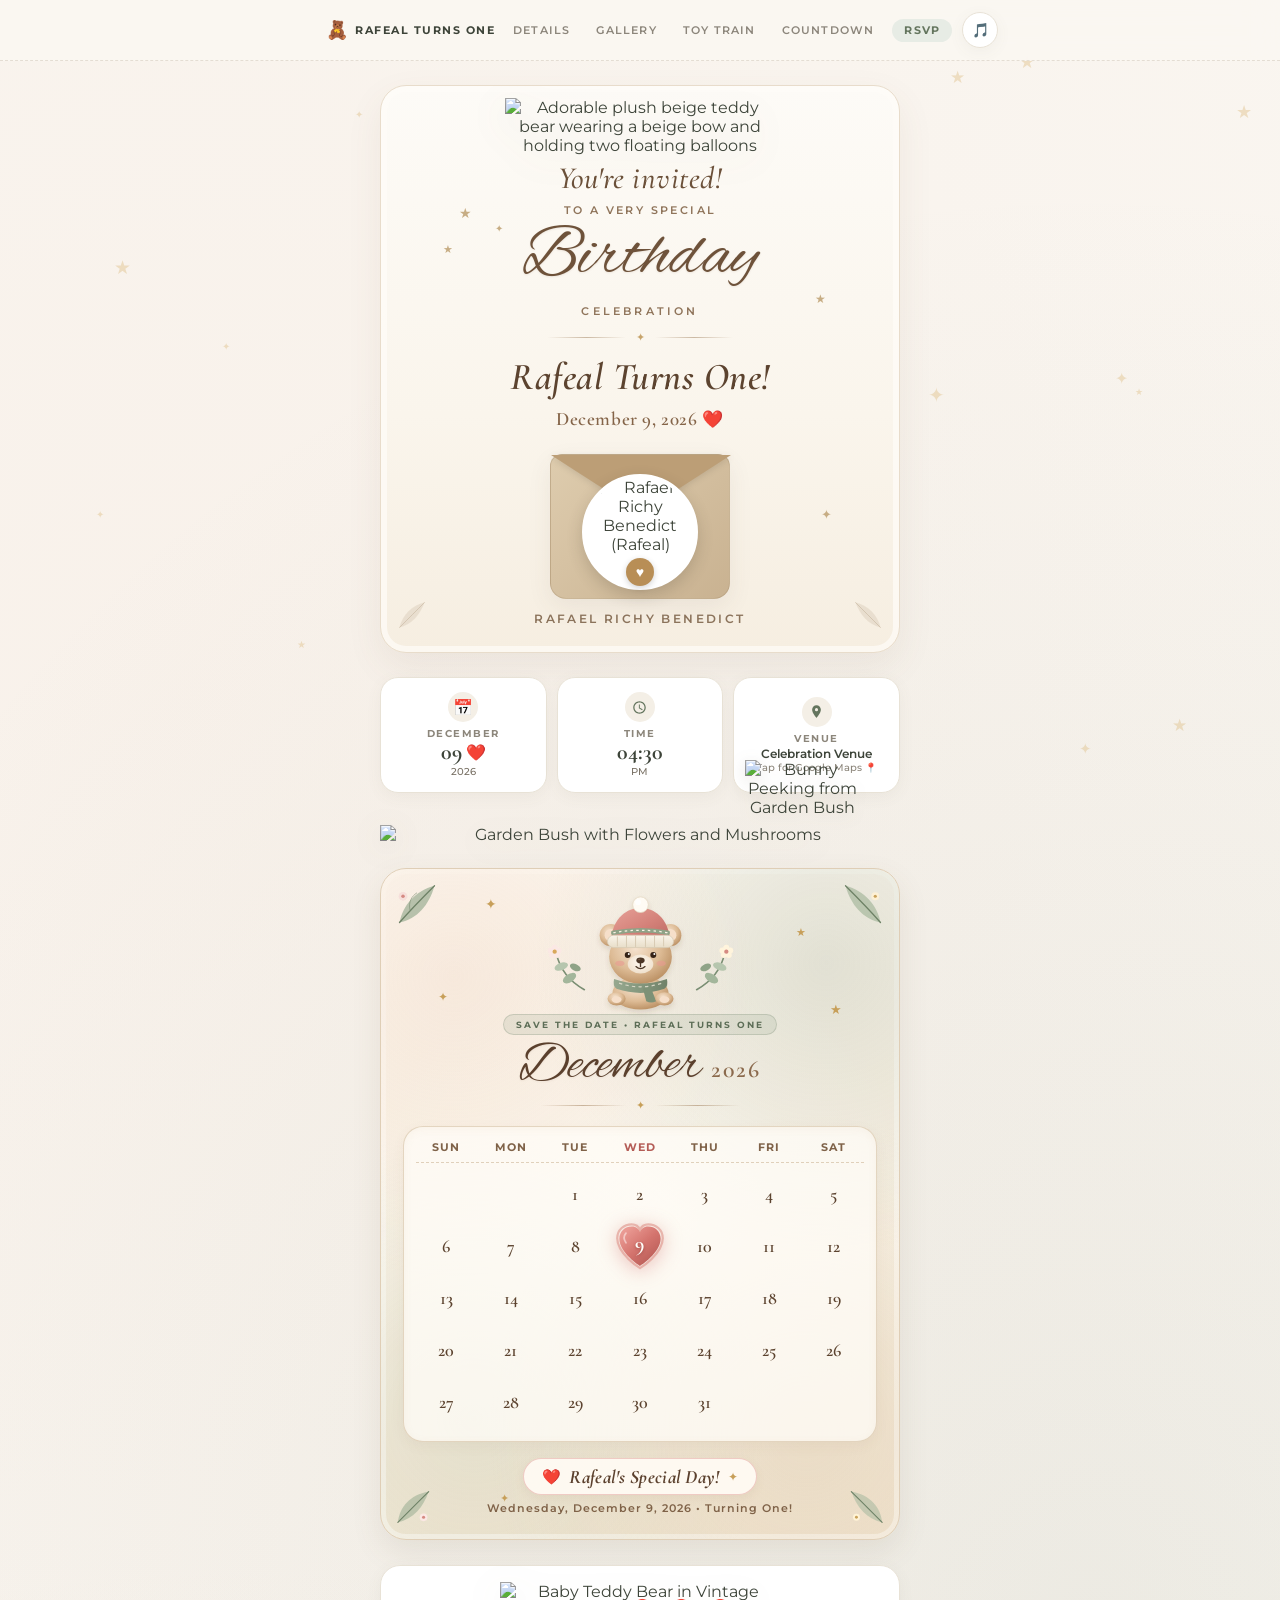
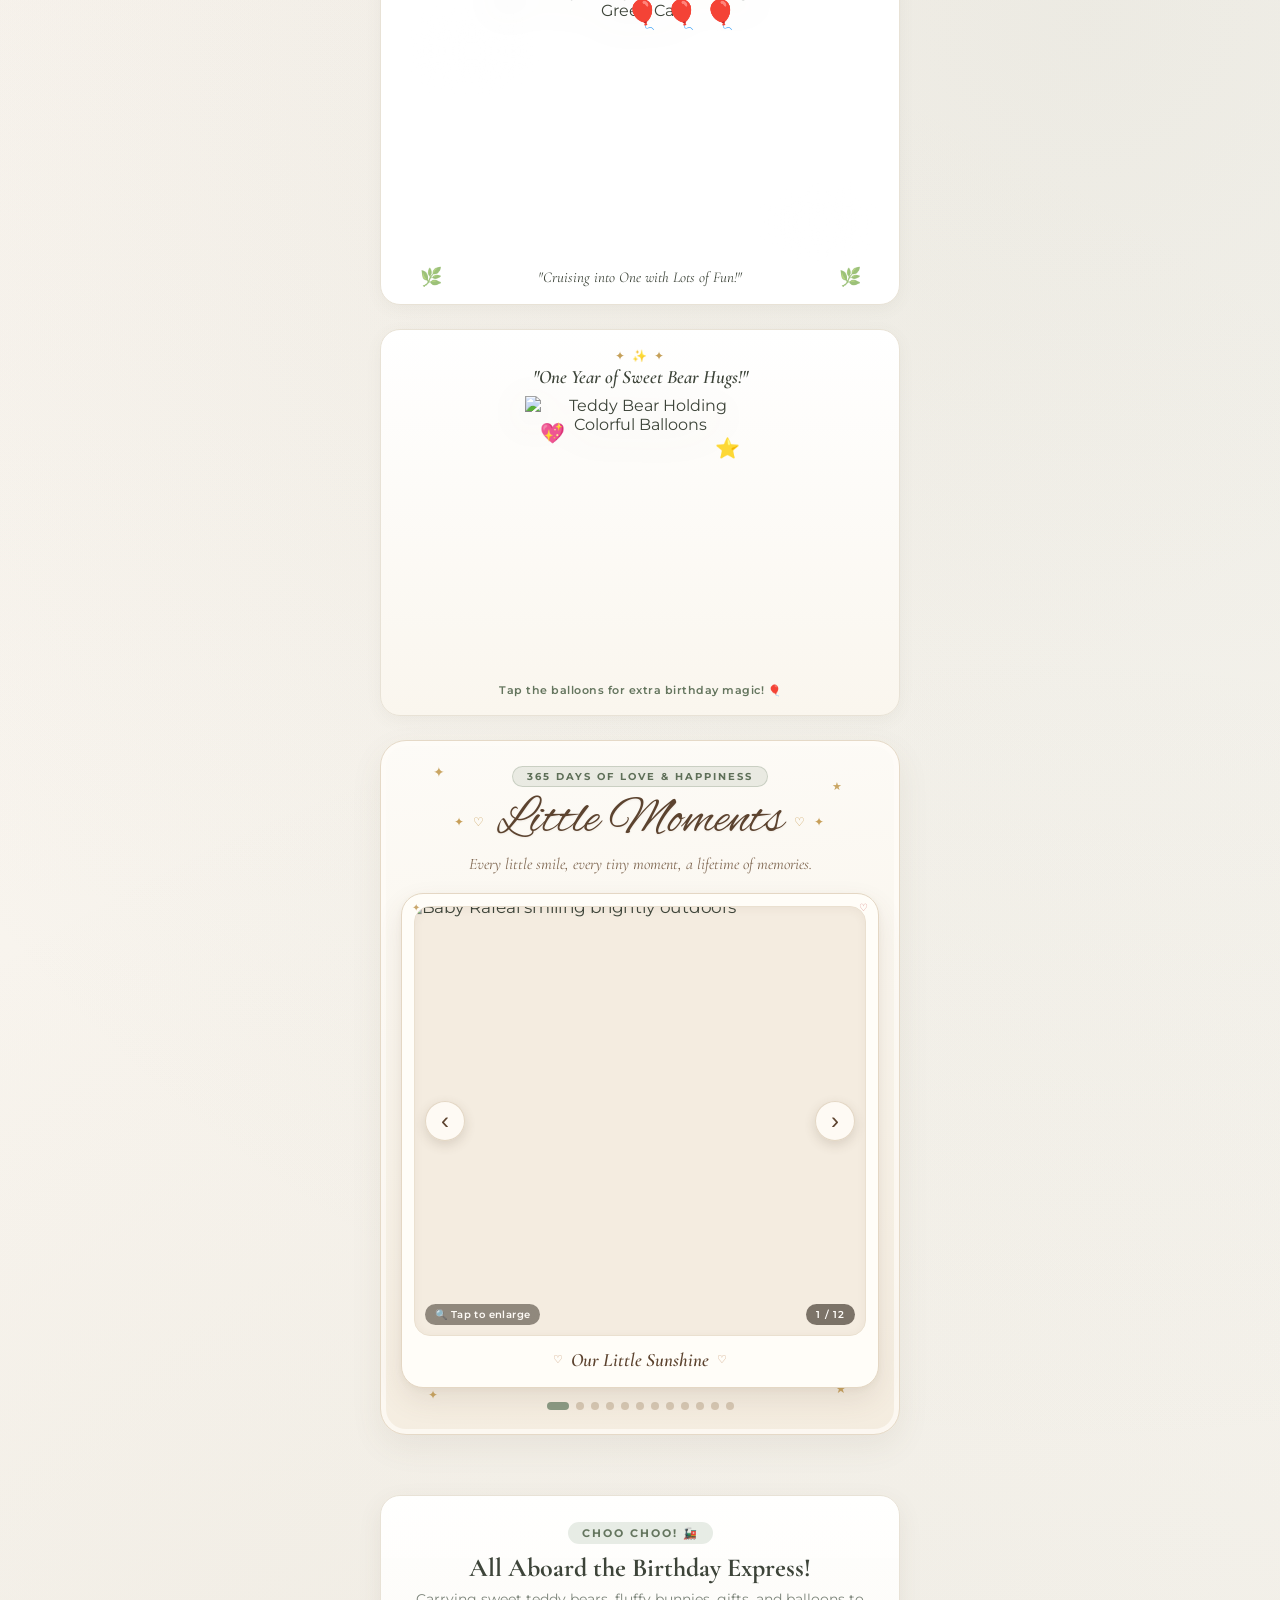
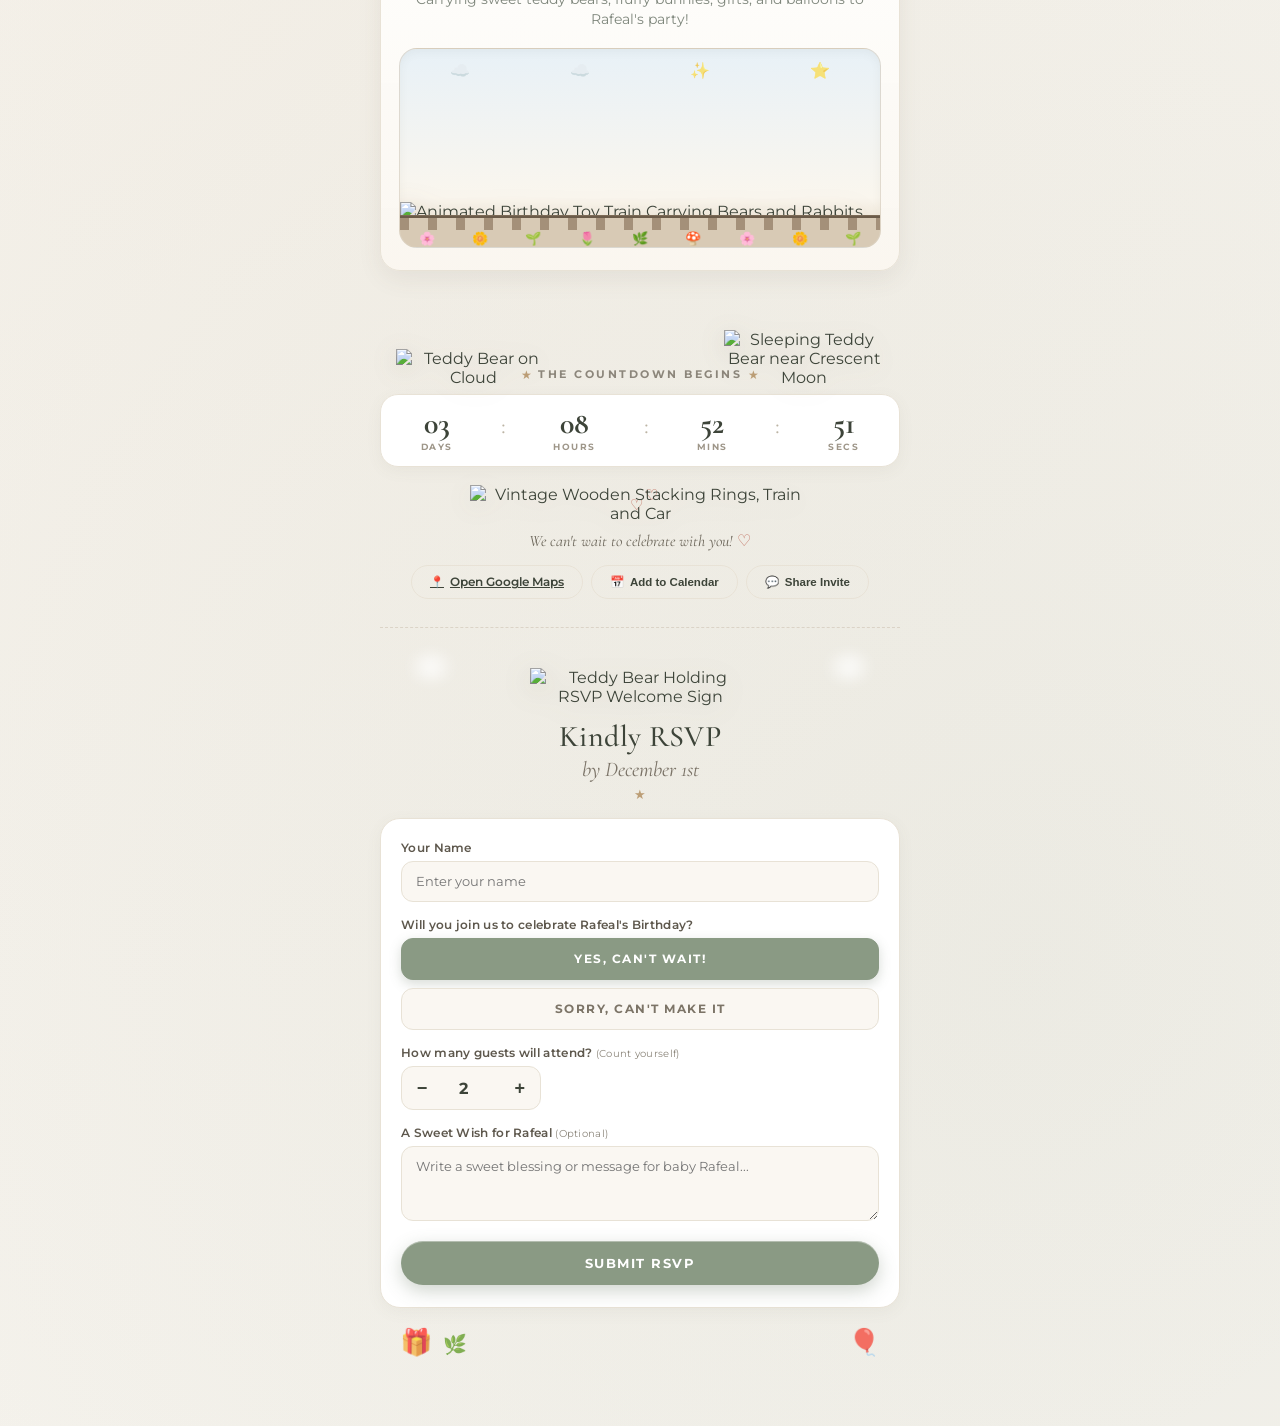
==== commit 517d25a0: "Update Google Maps venue location link" ====
--- a/public/index.html
+++ b/public/index.html
@@ -227,7 +227,7 @@
         </div>
 
         <!-- Venue Card with Direct Google Maps Link -->
-        <a href="https://goo.gl/maps/j1ZFTZy9tnqqyLXz6?g_st=aw" target="_blank" rel="noopener noreferrer" class="detail-pill-card venue-card" id="venueCardClickable" title="Click to open Google Maps location">
+        <a href="https://maps.app.goo.gl/dVaq5fmaRATvLRV79?g_st=aw" target="_blank" rel="noopener noreferrer" class="detail-pill-card venue-card" id="venueCardClickable" title="Click to open Google Maps location">
           <div class="detail-icon-wrap venue-icon-wrap">
             <svg class="detail-icon" viewBox="0 0 24 24"><path fill="currentColor" d="M12 2C8.13 2 5 5.13 5 9c0 5.25 7 13 7 13s7-7.75 7-13c0-3.87-3.13-7-7-7zm0 9.5a2.5 2.5 0 0 1 0-5 2.5 2.5 0 0 1 0 5z"/></svg>
           </div>
@@ -753,7 +753,7 @@
 
       <!-- Venue Map & Location Quick Actions -->
       <div class="venue-action-banner">
-        <a href="https://goo.gl/maps/j1ZFTZy9tnqqyLXz6?g_st=aw" target="_blank" rel="noopener noreferrer" class="btn-outline pill-btn-small" id="getDirectionsBtn">
+        <a href="https://maps.app.goo.gl/dVaq5fmaRATvLRV79?g_st=aw" target="_blank" rel="noopener noreferrer" class="btn-outline pill-btn-small" id="getDirectionsBtn">
           <span>📍</span>
           <span>Open Google Maps</span>
         </a>
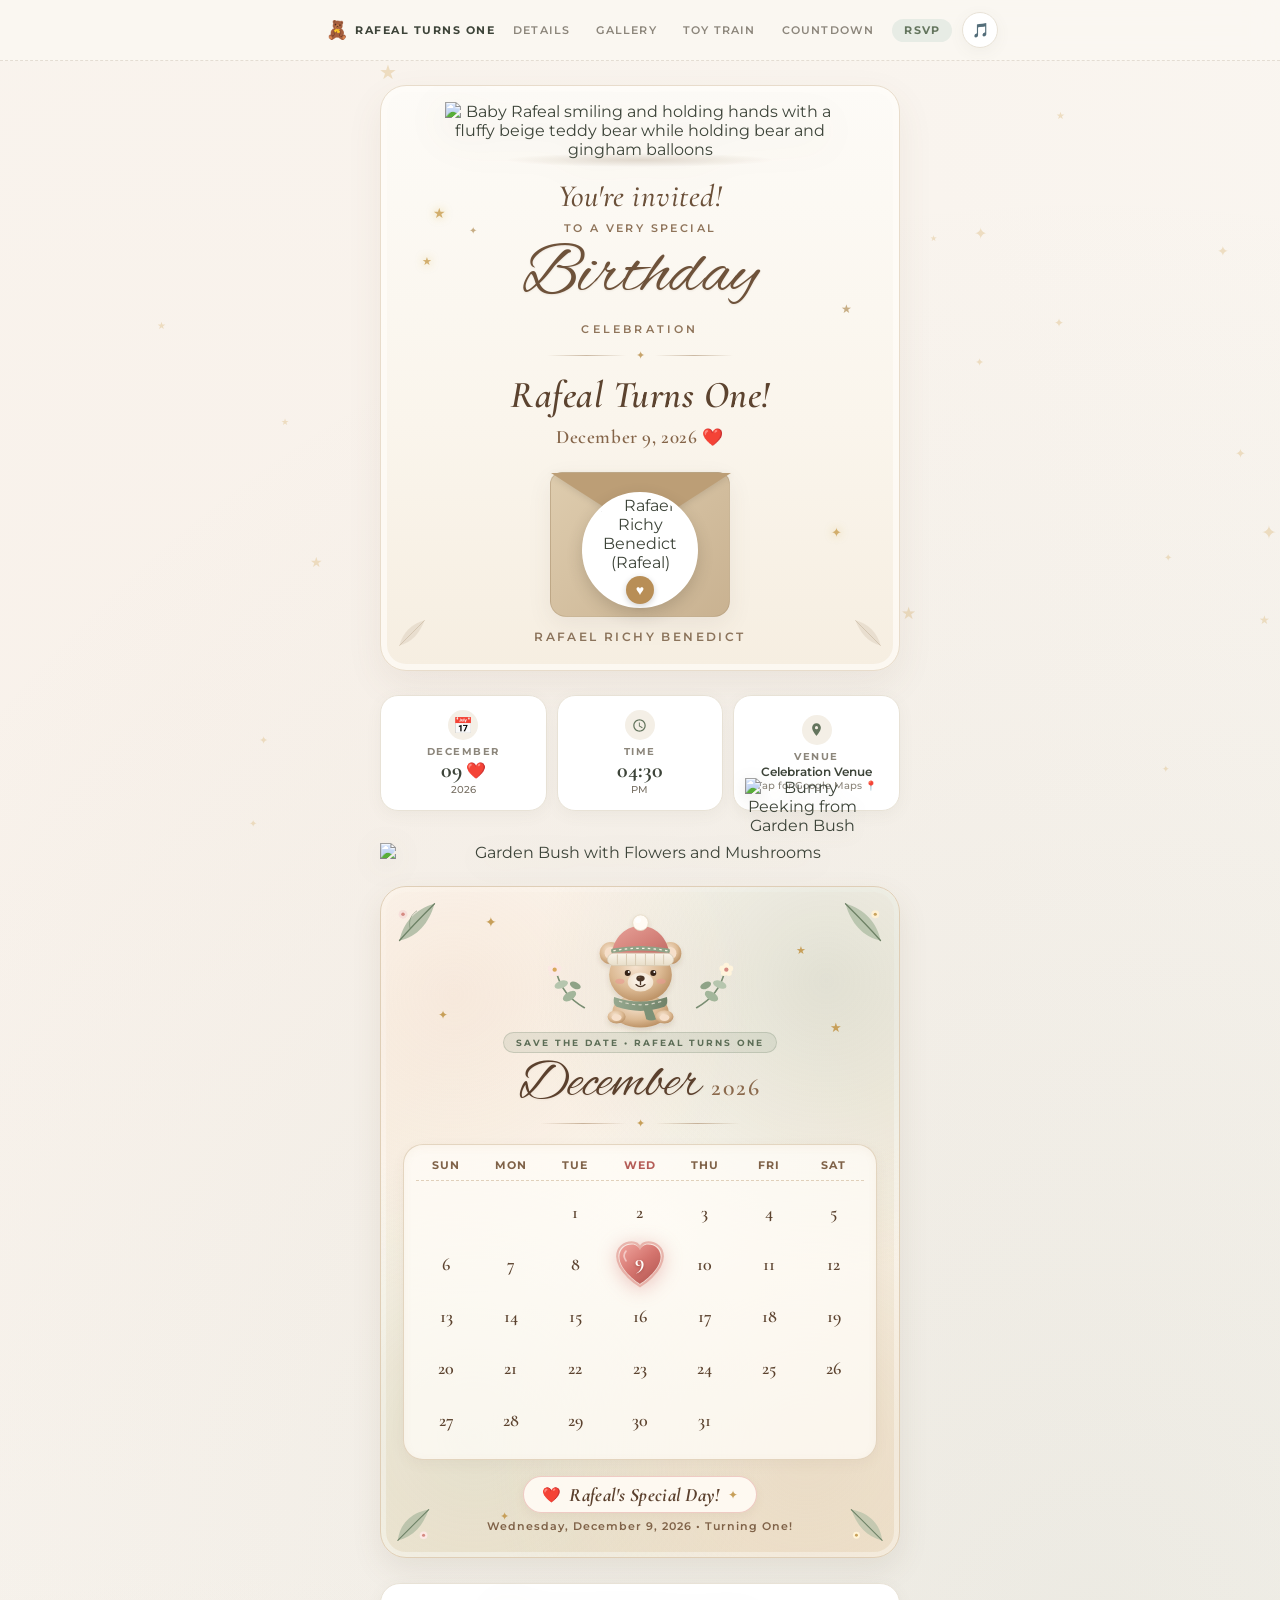
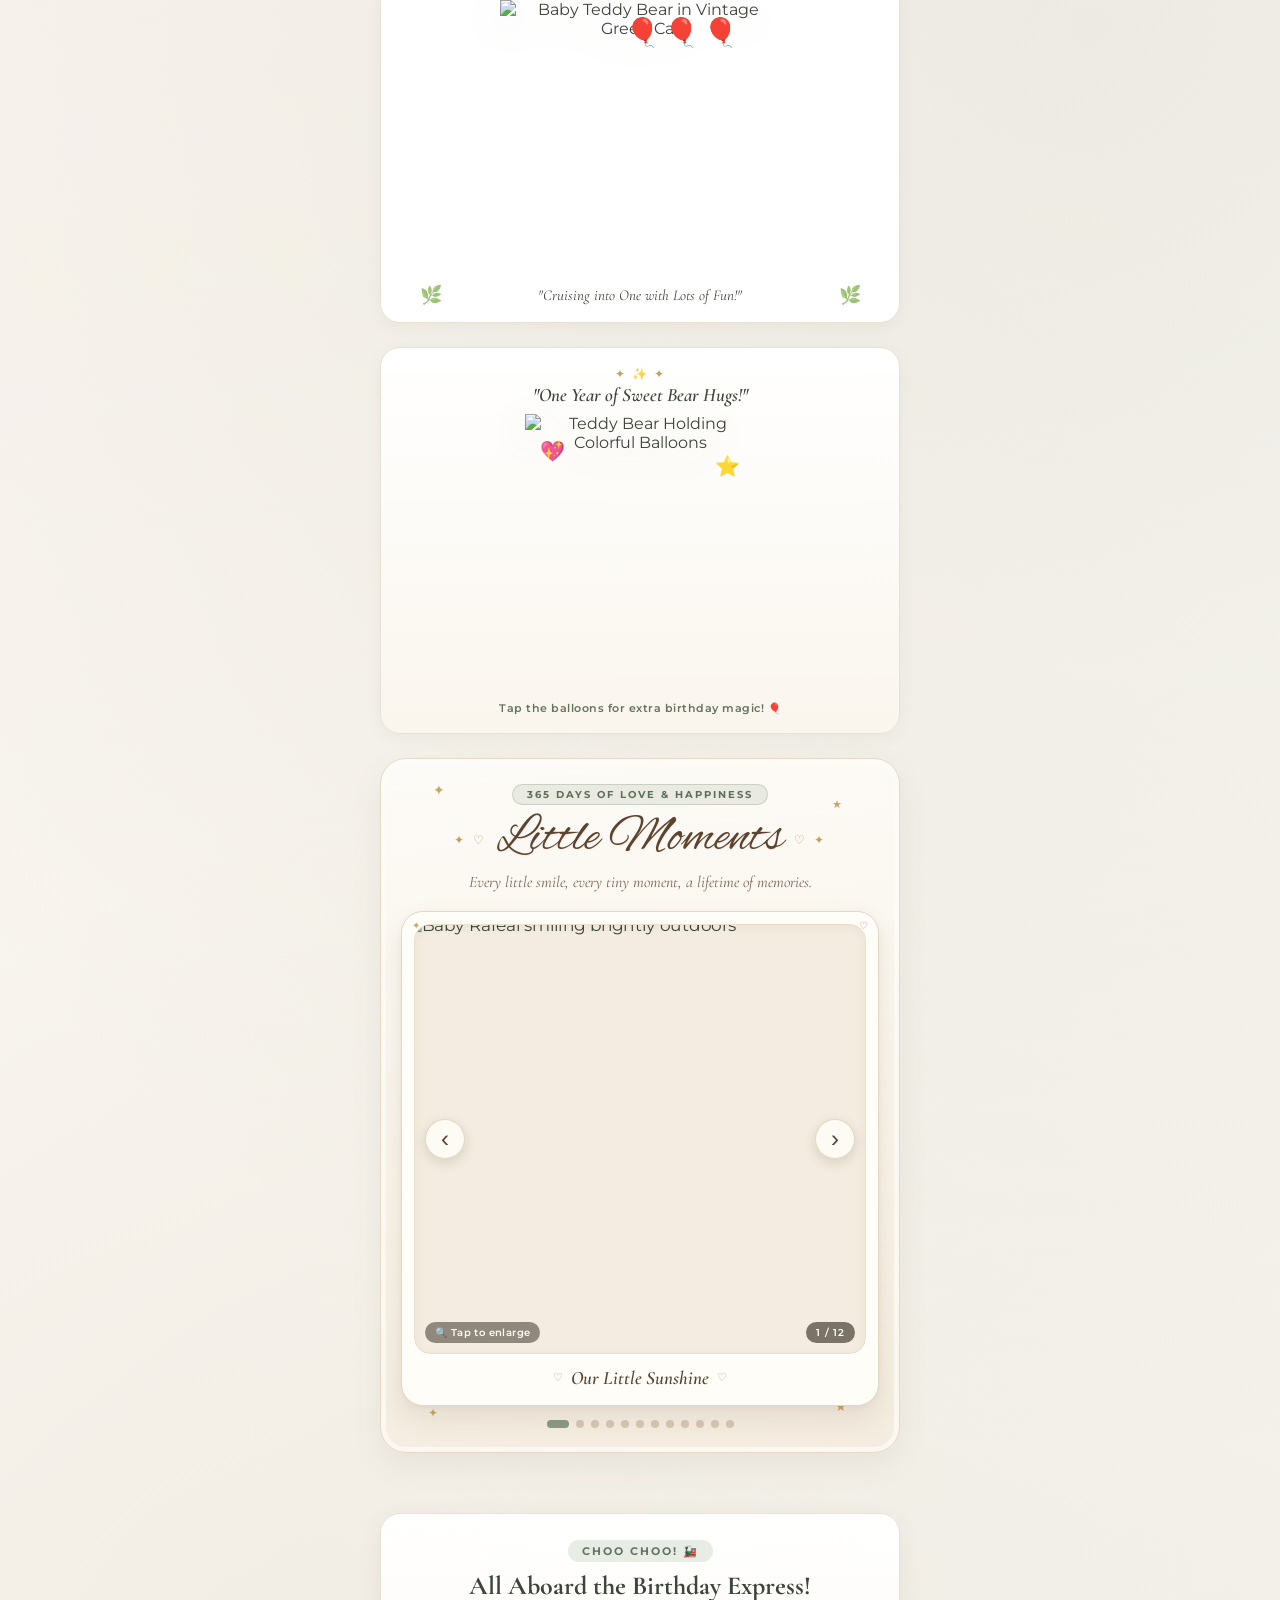
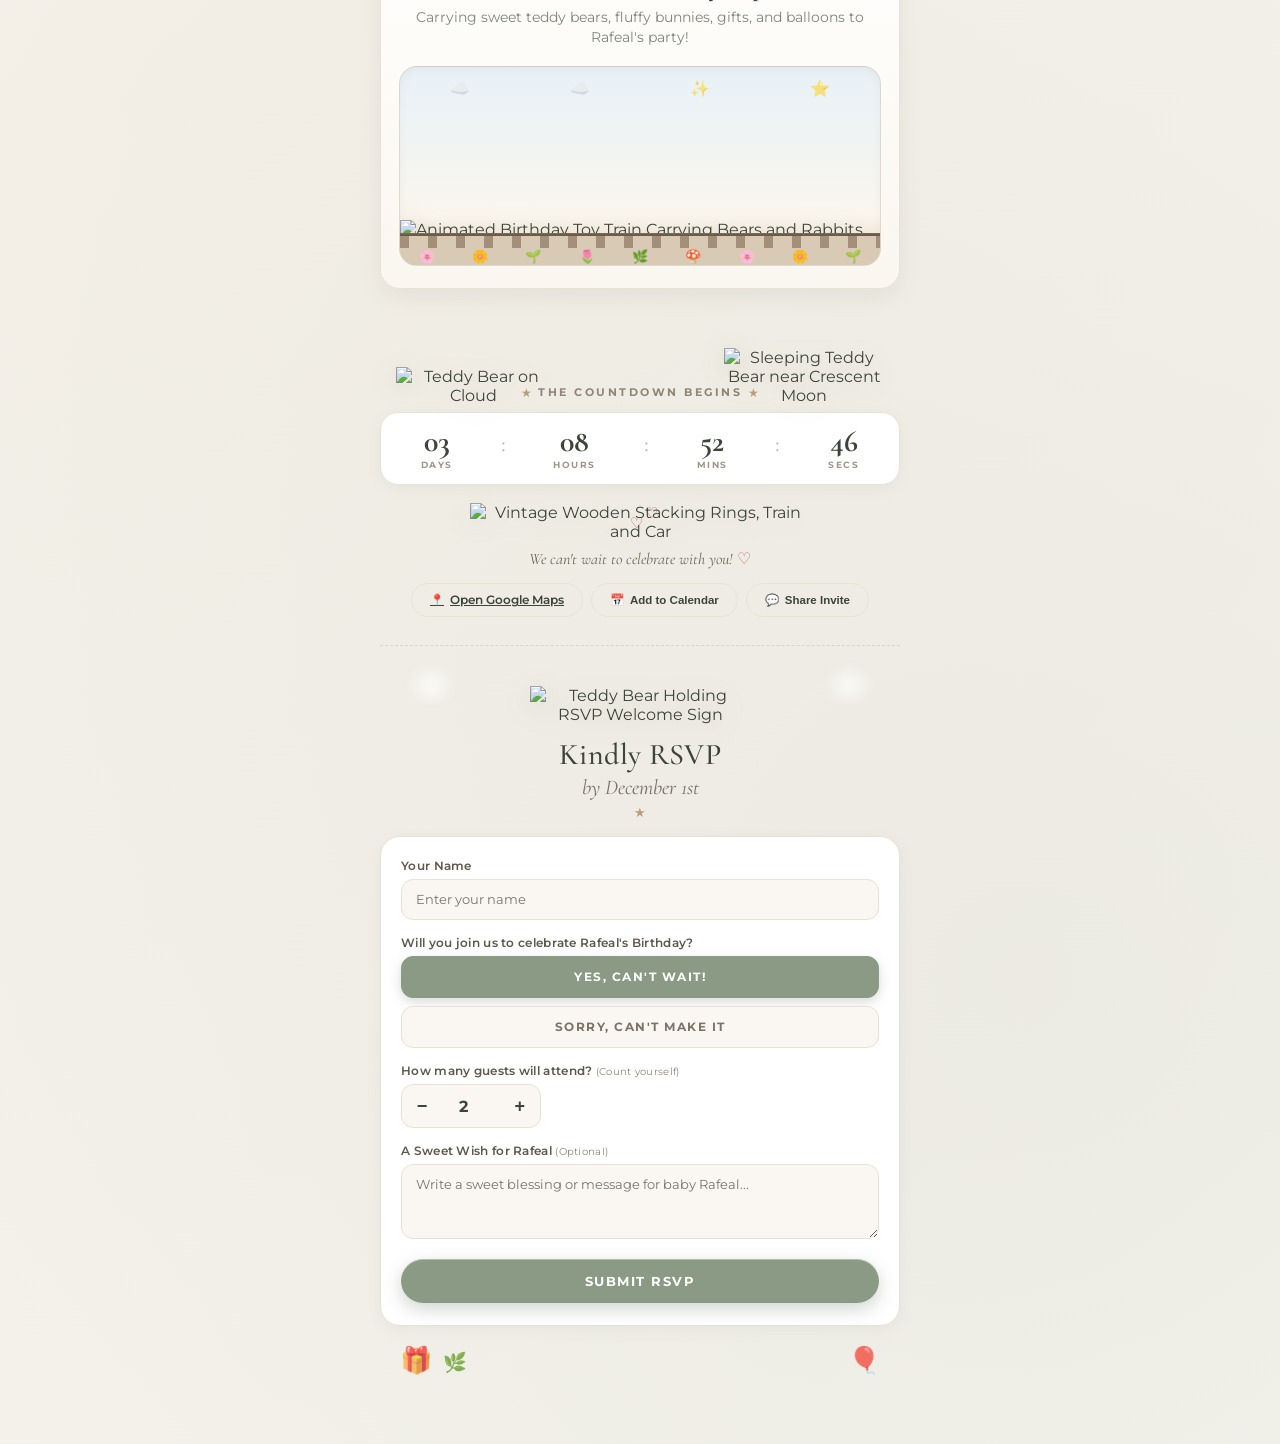
==== commit ad7bffe5: "Use transparent Rafeal and teddy bear hero illustration" ====
--- a/public/index.html
+++ b/public/index.html
@@ -127,15 +127,18 @@
           <img src="assets/decorations/watercolor_cloud.svg" alt="" class="hero-cloud-svg">
         </div>
 
-        <!-- Tiny Golden Stars & Occasional Floating Sparkles -->
-        <span class="vintage-star vs-1">★</span>
+        <!-- Tiny Golden Stars, Glowing Accents & Occasional Floating Hearts -->
+        <span class="vintage-star vs-1 vs-glow">★</span>
         <span class="vintage-star vs-2">✦</span>
-        <span class="vintage-star vs-3">★</span>
+        <span class="vintage-star vs-3 vs-glow">★</span>
         <span class="vintage-star vs-4">★</span>
-        <span class="vintage-star vs-5">✦</span>
+        <span class="vintage-star vs-5 vs-glow">✦</span>
         <span class="vintage-sparkle vsp-1">✦</span>
         <span class="vintage-sparkle vsp-2">✧</span>
         <span class="vintage-sparkle vsp-3">✦</span>
+        <span class="vintage-hero-heart vh-1">♥</span>
+        <span class="vintage-hero-heart vh-2">♡</span>
+        <span class="vintage-hero-heart vh-3">♥</span>
 
         <!-- Subtle Decorative Corner Leaves -->
         <div class="vintage-leaf-accent vleaf-left">
@@ -152,9 +155,10 @@
         </div>
       </div>
 
-      <!-- ONE Centered Plush Beige Teddy Bear Holding Two Floating Balloons -->
-      <div class="hero-center-bear-wrap" title="Tap for birthday magic ✨">
-        <img src="assets/animals/vintage_hero_bear.svg" alt="Adorable plush beige teddy bear wearing a beige bow and holding two floating balloons" class="vintage-hero-bear-img">
+      <!-- Main Hero Illustration: Baby Rafeal Holding Hands with Plush Teddy Bear & Balloons -->
+      <div class="hero-center-bear-wrap hero-rafeal-stage" title="Tap for birthday magic ✨">
+        <img src="public/images/rafeal-teddy-hero.png" alt="Baby Rafeal smiling and holding hands with a fluffy beige teddy bear while holding bear and gingham balloons" class="vintage-hero-bear-img rafeal-teddy-hero-img">
+        <div class="hero-ground-shadow" aria-hidden="true"></div>
       </div>
 
       <!-- Centered Birthday Invitation Typography -->
--- a/public/style.css
+++ b/public/style.css
@@ -2755,11 +2755,16 @@
   user-select: none;
 }
 
-.vs-1 { top: 118px; left: 15%; font-size: 14px; animation-delay: 0s; }
-.vs-2 { top: 136px; left: 22%; font-size: 10px; animation-delay: 0.9s; }
-.vs-3 { top: 156px; left: 12%; font-size: 11px; animation-delay: 1.6s; }
-.vs-4 { top: 205px; right: 14%; font-size: 12px; animation-delay: 0.5s; }
-.vs-5 { bottom: 130px; right: 13%; font-size: 13px; animation-delay: 1.3s; }
+.vs-glow {
+  color: #D2AE6D;
+  text-shadow: 0 0 8px rgba(212, 175, 55, 0.5);
+}
+
+.vs-1 { top: 118px; left: 10%; font-size: 14px; animation-delay: 0s; }
+.vs-2 { top: 138px; left: 17%; font-size: 10px; animation-delay: 0.9s; }
+.vs-3 { top: 168px; left: 8%; font-size: 11px; animation-delay: 1.6s; }
+.vs-4 { top: 215px; right: 9%; font-size: 12px; animation-delay: 0.5s; }
+.vs-5 { bottom: 130px; right: 11%; font-size: 13px; animation-delay: 1.3s; }
 
 @keyframes vintageStarTwinkle {
   0%, 100% { opacity: 0.35; transform: scale(0.85); }
@@ -2775,9 +2780,29 @@
   user-select: none;
 }
 
-.vsp-1 { top: 105px; right: 22%; animation-delay: 0.4s; }
-.vsp-2 { top: 255px; left: 16%; font-size: 11px; animation-delay: 2.2s; }
-.vsp-3 { bottom: 165px; left: 14%; font-size: 12px; animation-delay: 3.6s; }
+.vsp-1 { top: 102px; right: 16%; animation-delay: 0.4s; }
+.vsp-2 { top: 265px; left: 10%; font-size: 11px; animation-delay: 2.2s; }
+.vsp-3 { bottom: 165px; left: 12%; font-size: 12px; animation-delay: 3.6s; }
+
+.vintage-hero-heart {
+  position: absolute;
+  color: #D98F89;
+  font-size: 12px;
+  opacity: 0;
+  animation: heroUpHeart 5.8s ease-out infinite;
+  user-select: none;
+}
+
+.vh-1 { top: 245px; left: 11%; animation-delay: 0.8s; }
+.vh-2 { top: 255px; right: 10%; font-size: 11px; color: #C89E74; animation-delay: 2.7s; }
+.vh-3 { bottom: 195px; right: 14%; font-size: 11px; animation-delay: 4.1s; }
+
+@keyframes heroUpHeart {
+  0%, 35% { opacity: 0; transform: translateY(8px) scale(0.7); }
+  55% { opacity: 0.82; transform: translateY(-8px) scale(1.05); }
+  85% { opacity: 0.35; transform: translateY(-22px) scale(0.95); }
+  100% { opacity: 0; transform: translateY(-28px) scale(0.75); }
+}
 
 @keyframes occasionalSparkle {
   0%, 30%, 100% { opacity: 0; transform: scale(0.6) rotate(0deg); }
@@ -2795,26 +2820,48 @@
 .vleaf-left { left: 12px; }
 .vleaf-right { right: 12px; animation-delay: 1.5s; }
 
-/* ONE Large Centered Plush Teddy Bear Holding Two Balloons */
+/* Main Hero Illustration: Baby Rafeal & Plush Teddy Bear Holding Balloons */
 .hero-center-bear-wrap {
   position: relative;
   z-index: 4;
-  width: 270px;
-  max-width: 78%;
-  margin: 0 auto 4px;
+  width: 390px;
+  max-width: 92%;
+  margin: 4px auto 10px;
   cursor: pointer;
-  transition: transform 0.35s ease;
-}
-
-.hero-center-bear-wrap:hover {
-  transform: translateY(-3px);
-}
-
-.vintage-hero-bear-img {
+  display: flex;
+  flex-direction: column;
+  align-items: center;
+}
+
+.rafeal-teddy-hero-img {
   width: 100%;
   height: auto;
+  max-height: 410px;
+  object-fit: contain;
   display: block;
-  filter: drop-shadow(0 10px 18px rgba(102, 78, 52, 0.12));
+  filter: drop-shadow(0 10px 18px rgba(102, 78, 52, 0.14));
+  animation: heroRafealFloat 4.6s ease-in-out infinite alternate;
+  will-change: transform;
+}
+
+.hero-ground-shadow {
+  width: 68%;
+  height: 14px;
+  margin-top: -6px;
+  border-radius: 50%;
+  background: radial-gradient(ellipse at center, rgba(132, 102, 70, 0.22) 0%, rgba(132, 102, 70, 0) 72%);
+  animation: heroShadowBreath 4.6s ease-in-out infinite alternate;
+  pointer-events: none;
+}
+
+@keyframes heroRafealFloat {
+  0% { transform: translateY(0px) scale(1); }
+  100% { transform: translateY(-6px) scale(1.015); }
+}
+
+@keyframes heroShadowBreath {
+  0% { transform: scaleX(1); opacity: 0.95; }
+  100% { transform: scaleX(0.93); opacity: 0.65; }
 }
 
 /* Centered Vintage Birthday Typography */
@@ -2912,25 +2959,33 @@
 
 .hero-intro-active .hero-intro-invited {
   opacity: 0;
-  animation: introTextFade 0.55s ease-out 0.52s forwards;
+  animation: introTextFade 0.55s ease-out 0.42s forwards;
 }
 
 .hero-intro-active .hero-intro-sub {
   opacity: 0;
-  animation: introTextFade 0.45s ease-out 0.66s forwards;
+  animation: introTextFade 0.45s ease-out 0.58s forwards;
 }
 
 .hero-intro-active .hero-intro-birthday {
   opacity: 0;
-  animation: introHandwrittenReveal 0.85s cubic-bezier(0.22, 1, 0.36, 1) 0.8s forwards;
-}
-
-.hero-intro-active .hero-intro-cel,
+  animation: introHandwrittenReveal 0.85s cubic-bezier(0.22, 1, 0.36, 1) 0.74s forwards;
+}
+
+.hero-intro-active .hero-intro-cel {
+  opacity: 0;
+  animation: introTextFade 0.45s ease-out 1.02s forwards;
+}
+
 .hero-intro-active .vintage-hero-divider,
-.hero-intro-active .hero-intro-name,
+.hero-intro-active .hero-intro-name {
+  opacity: 0;
+  animation: introTextFade 0.5s ease-out 1.18s forwards;
+}
+
 .hero-intro-active .hero-intro-date {
   opacity: 0;
-  animation: introTextFade 0.55s ease-out 1.05s forwards;
+  animation: introTextFade 0.5s ease-out 1.36s forwards;
 }
 
 @keyframes vintageIntroCloud {
@@ -2974,24 +3029,28 @@
   }
 
   .hero-center-bear-wrap {
-    width: 245px;
-    max-width: 78%;
+    width: 340px;
+    max-width: 94%;
+  }
+
+  .rafeal-teddy-hero-img {
+    max-height: 350px;
   }
 
   .hero-deco-cloud {
-    width: 112px;
-    opacity: 0.65;
+    width: 102px;
+    opacity: 0.62;
   }
 
   .hero-cloud-left {
     top: 145px;
-    left: -26px;
+    left: -28px;
   }
 
   .hero-cloud-right {
     top: 86px;
-    right: -26px;
-    width: 108px;
+    right: -28px;
+    width: 98px;
   }
 }
 
@@ -3006,12 +3065,16 @@
   }
 
   .hero-center-bear-wrap {
-    width: 232px;
-    max-width: 78%;
+    width: 320px;
+    max-width: 95%;
+  }
+
+  .rafeal-teddy-hero-img {
+    max-height: 330px;
   }
 
   .hero-deco-cloud {
-    width: 96px;
+    width: 88px;
   }
 
   .vintage-leaf-accent {
@@ -3045,13 +3108,17 @@
   }
 
   .hero-center-bear-wrap {
-    width: 208px;
-    max-width: 76%;
+    width: 280px;
+    max-width: 94%;
+  }
+
+  .rafeal-teddy-hero-img {
+    max-height: 295px;
   }
 
   .hero-deco-cloud {
-    width: 82px;
-    opacity: 0.56;
+    width: 76px;
+    opacity: 0.54;
   }
 }
 
@@ -4733,6 +4800,9 @@
 }
 
 @media (prefers-reduced-motion: reduce) {
+  .rafeal-teddy-hero-img,
+  .hero-ground-shadow,
+  .vintage-hero-heart,
   .gal-float-star,
   .gal-float-heart,
   .gallery-bear-accent,
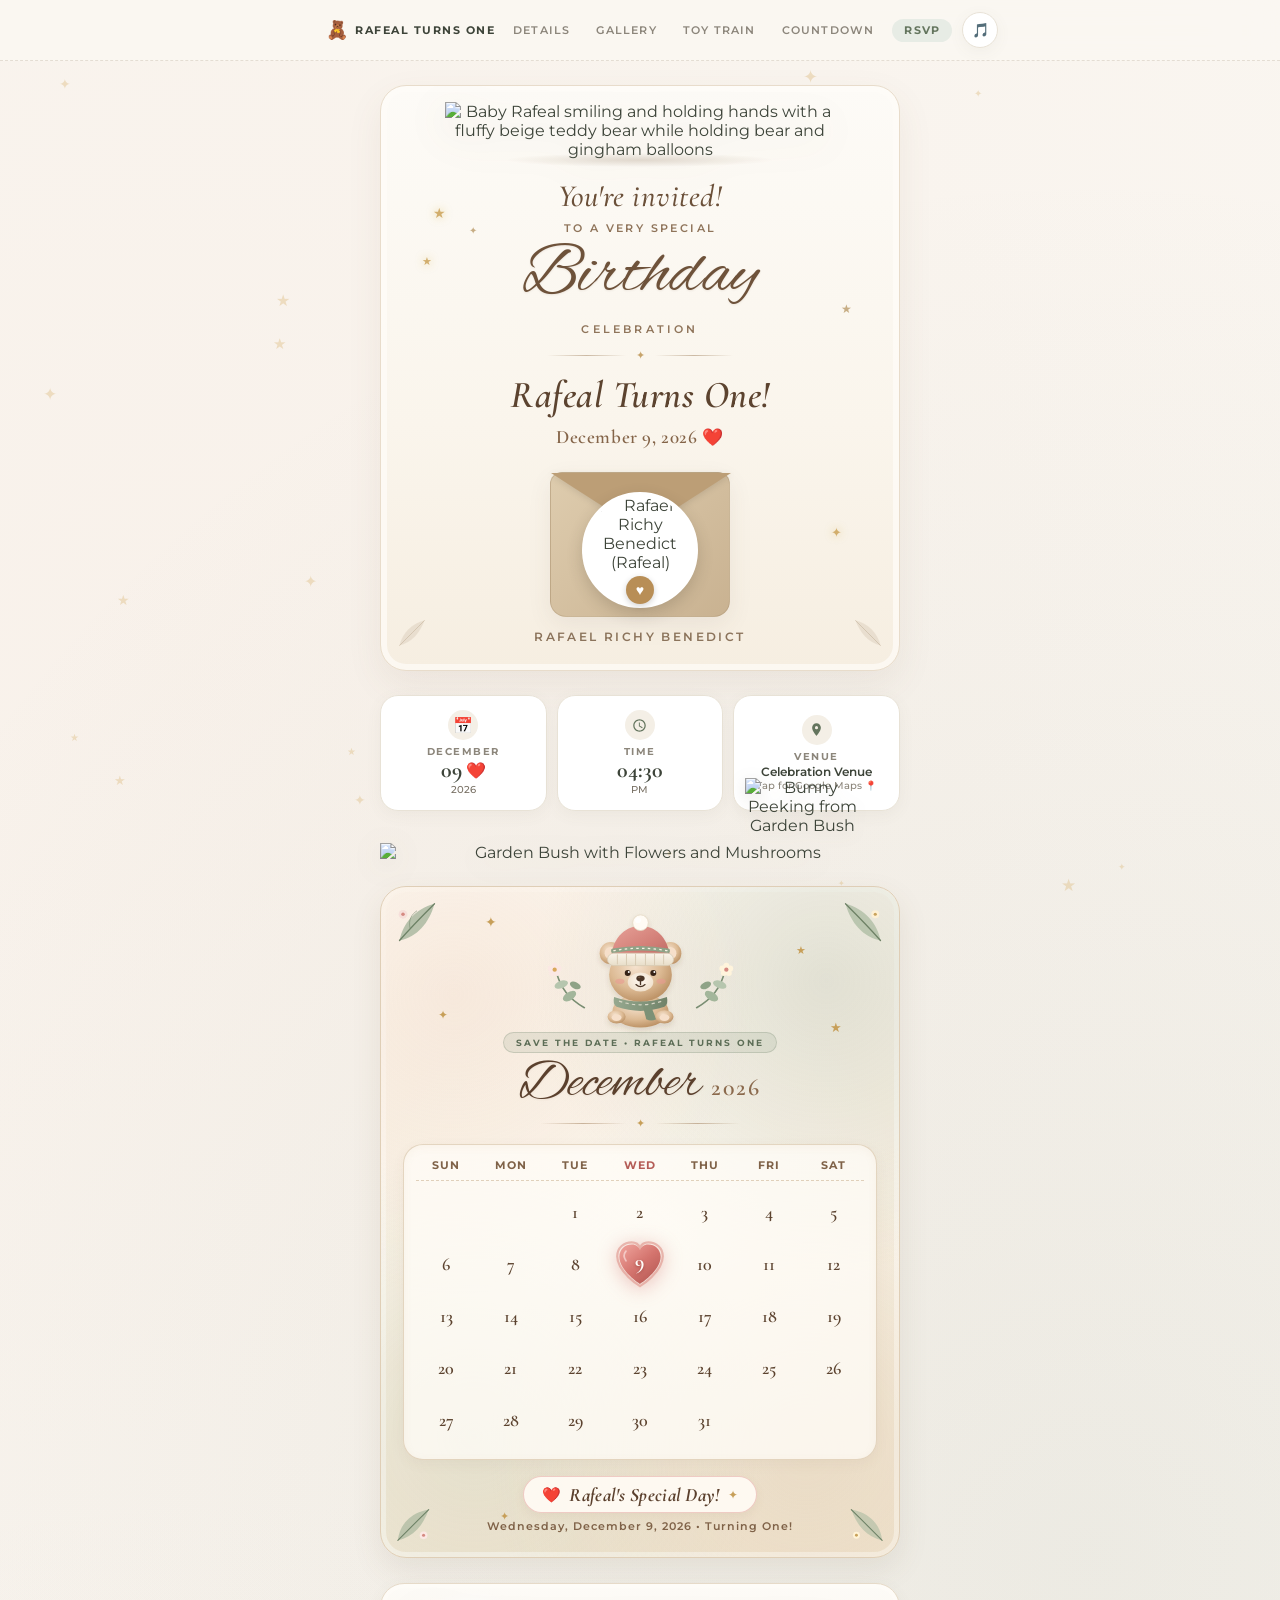
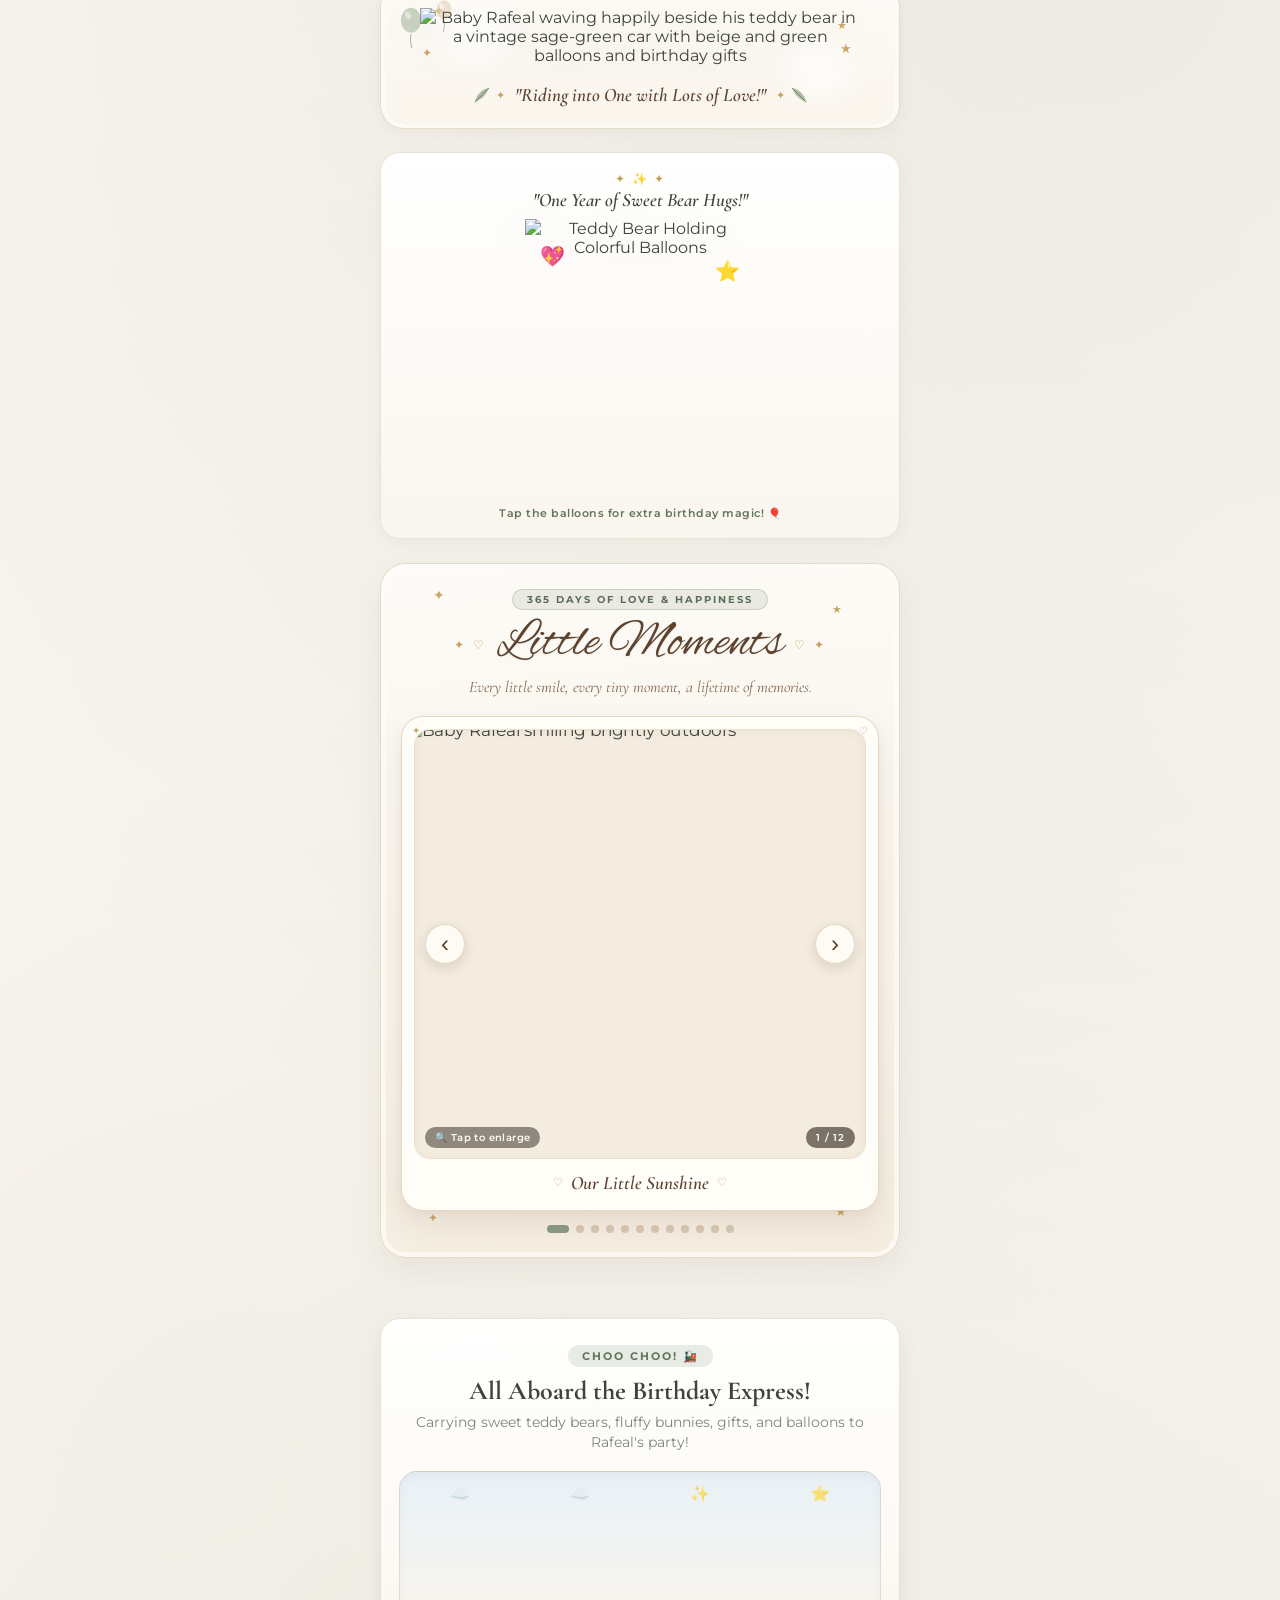
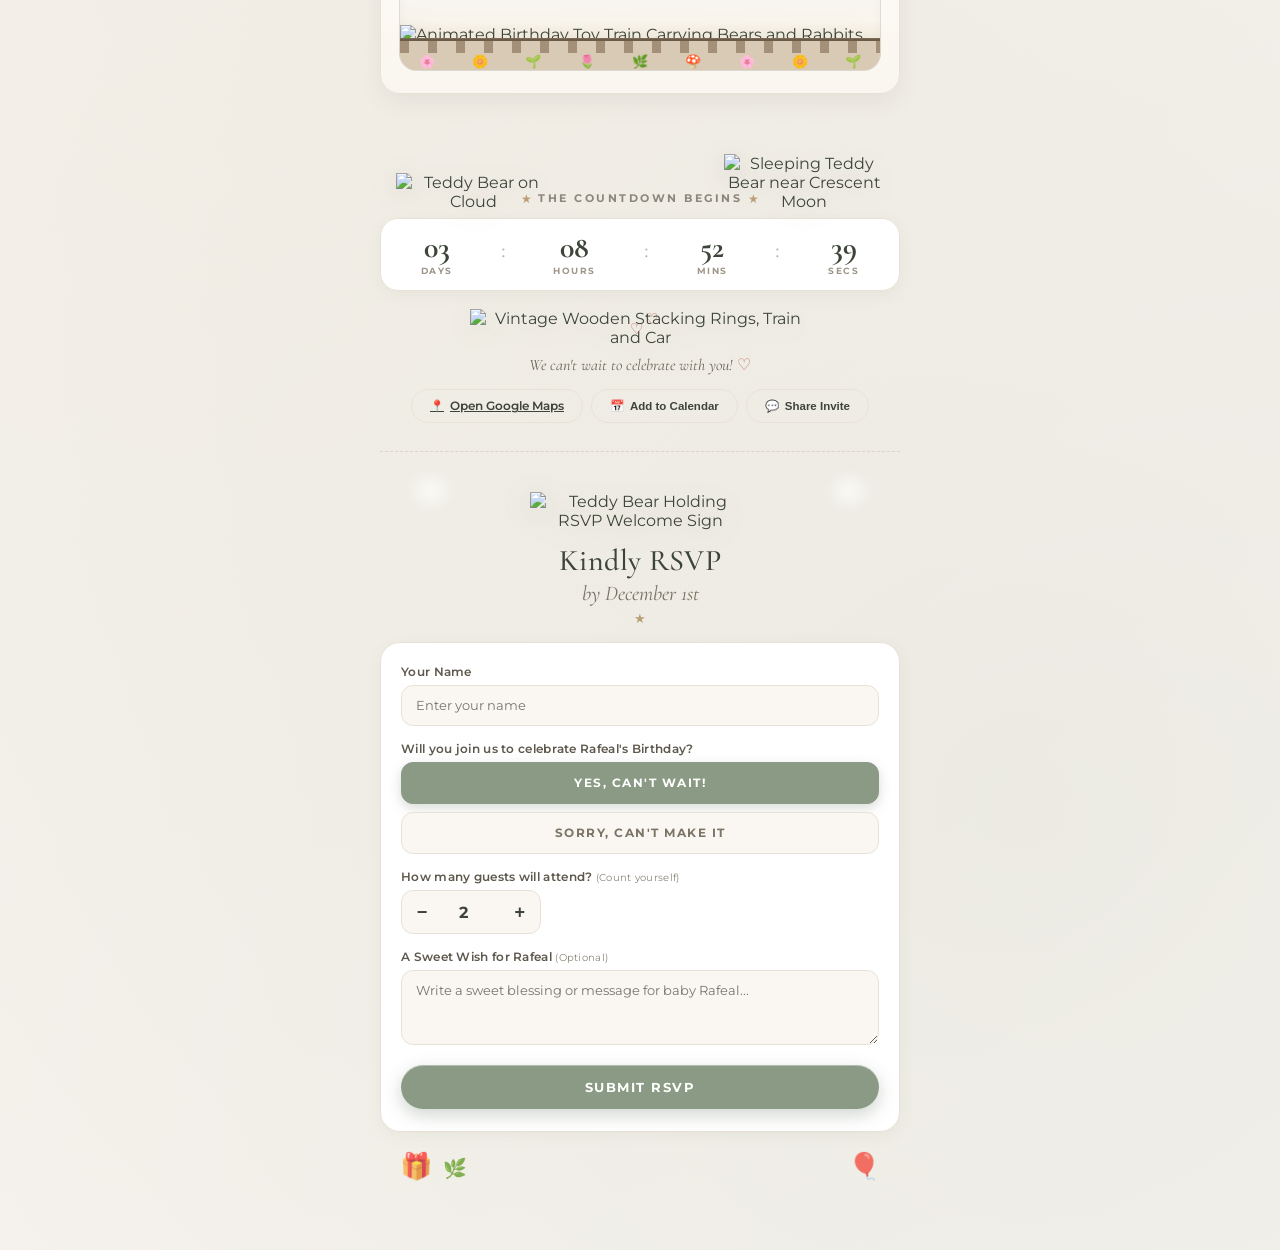
==== commit 8894ddba: "Replace teddy car with Rafeal and Teddy balloon ride illustration" ====
--- a/public/index.html
+++ b/public/index.html
@@ -538,28 +538,61 @@
     </section>
 
     <!-- ==============================================
-         SECTION 4: ANIMATED TEDDY BEAR IN VINTAGE CAR
+         SECTION 4: RAFEAL & TEDDY BALLOON RIDE IN VINTAGE CAR
          ============================================== -->
-    <section class="animated-car-showcase-section reveal-on-scroll">
+    <section class="animated-car-showcase-section reveal-on-scroll" id="carRideSection">
       <div class="car-showcase-card">
-        <div class="clouds-backdrop">
+        <div class="clouds-backdrop" aria-hidden="true">
           <div class="cloud cloud-1"></div>
           <div class="cloud cloud-2"></div>
         </div>
+
+        <!-- Subtle Twinkling Golden Stars, Occasional Hearts & Gentle Accent Balloons -->
+        <div class="car-scene-decor" aria-hidden="true">
+          <span class="car-deco-star cds-1">✦</span>
+          <span class="car-deco-star cds-2">★</span>
+          <span class="car-deco-star cds-3">✦</span>
+          <span class="car-deco-star cds-4">★</span>
+          <span class="car-deco-heart cdh-1">♥</span>
+          <span class="car-deco-heart cdh-2">♡</span>
+          <span class="car-deco-heart cdh-3">♥</span>
+
+          <div class="car-accent-balloon cab-left">
+            <svg viewBox="0 0 36 56" width="28" height="44">
+              <path d="M18 36 Q16 45 19 54" stroke="#B6A38A" stroke-width="1.2" fill="none"/>
+              <ellipse cx="18" cy="18" rx="13" ry="16" fill="#A6B79E" opacity="0.58"/>
+              <ellipse cx="14" cy="12" rx="3.5" ry="5.5" transform="rotate(-20 14 12)" fill="#FFFFFF" opacity="0.45"/>
+            </svg>
+          </div>
+          <div class="car-accent-balloon cab-top">
+            <svg viewBox="0 0 32 50" width="22" height="36">
+              <path d="M16 31 Q18 39 15 48" stroke="#B6A38A" stroke-width="1.1" fill="none"/>
+              <ellipse cx="16" cy="16" rx="11" ry="14" fill="#E9D6BE" opacity="0.65"/>
+              <ellipse cx="12.5" cy="11" rx="3" ry="4.5" transform="rotate(-20 12.5 11)" fill="#FFFFFF" opacity="0.5"/>
+            </svg>
+          </div>
+        </div>
         
         <div class="car-illustration-container animated-car-wrap" id="carIllustration">
-          <div class="car-floating-balloons">
-            <span class="car-balloon balloon-sage" title="Pop me!">🎈</span>
-            <span class="car-balloon balloon-peach" title="Pop me!">🎈</span>
-            <span class="car-balloon balloon-gold" title="Pop me!">🎈</span>
-          </div>
-          <img src="assets/teddy_car.png" alt="Baby Teddy Bear in Vintage Green Car" class="art-img teddy-car-img" id="teddyCarImg">
-        </div>
-
-        <div class="foliage-bottom">
-          <span class="leaf leaf-left">🌿</span>
-          <span class="car-quote-text">"Cruising into One with Lots of Fun!"</span>
-          <span class="leaf leaf-right">🌿</span>
+          <img src="public/images/baby-teddy-balloon-ride.png" alt="Baby Rafeal waving happily beside his teddy bear in a vintage sage-green car with beige and green balloons and birthday gifts" class="art-img teddy-car-img" id="teddyCarImg" loading="lazy" decoding="async">
+        </div>
+
+        <div class="foliage-bottom car-caption-row">
+          <span class="car-caption-ornament" aria-hidden="true">
+            <svg viewBox="0 0 28 28" width="20" height="20">
+              <path d="M4 24 C6 14, 14 6, 24 4 C20 14, 14 20, 4 24 Z" fill="#9BB094" opacity="0.85"/>
+              <path d="M4 24 C12 16, 18 10, 24 4" stroke="#6E8266" stroke-width="1.2" fill="none"/>
+            </svg>
+            <span class="car-cap-star">✦</span>
+          </span>
+          <span class="car-quote-text">"Riding into One with Lots of Love!"</span>
+          <span class="car-caption-ornament" aria-hidden="true">
+            <span class="car-cap-star">✦</span>
+            <svg viewBox="0 0 28 28" width="20" height="20">
+              <path d="M24 24 C22 14, 14 6, 4 4 C8 14, 14 20, 24 24 Z" fill="#9BB094" opacity="0.85"/>
+              <path d="M24 24 C16 16, 10 10, 4 4" stroke="#6E8266" stroke-width="1.2" fill="none"/>
+            </svg>
+          </span>
         </div>
       </div>
     </section>
--- a/public/style.css
+++ b/public/style.css
@@ -1109,7 +1109,7 @@
 }
 
 /* ==========================================================================
-   SECTION 4: ANIMATED TEDDY IN VINTAGE CAR SHOWCASE
+   SECTION 4: RAFEAL & TEDDY BALLOON RIDE SHOWCASE
    ========================================================================== */
 .animated-car-showcase-section {
   display: flex;
@@ -1119,13 +1119,16 @@
 
 .car-showcase-card {
   width: 100%;
-  background: var(--bg-card);
-  border: 1px solid var(--color-border);
-  border-radius: var(--radius-card);
-  padding: 16px 14px;
+  background: linear-gradient(180deg, #FDFBF7 0%, #FAF5EC 100%);
+  border: 1.2px solid #E6DAC8;
+  border-radius: 24px;
+  padding: 20px 16px 18px;
   text-align: center;
-  box-shadow: var(--shadow-subtle);
+  box-shadow:
+    var(--shadow-subtle),
+    inset 0 0 0 4px rgba(255, 253, 249, 0.72);
   position: relative;
+  overflow: hidden;
   display: flex;
   flex-direction: column;
   align-items: center;
@@ -1133,8 +1136,7 @@
 
 .clouds-backdrop {
   position: absolute;
-  width: 100%;
-  height: 100%;
+  inset: 0;
   pointer-events: none;
 }
 
@@ -1171,96 +1173,147 @@
   }
 }
 
+.car-scene-decor {
+  position: absolute;
+  inset: 0;
+  pointer-events: none;
+  z-index: 2;
+  overflow: hidden;
+}
+
+.car-deco-star {
+  position: absolute;
+  color: #CAA664;
+  font-size: 13px;
+  animation: twinkle 3s ease-in-out infinite;
+  user-select: none;
+}
+
+.cds-1 { top: 18px; left: 10%; font-size: 14px; animation-delay: 0s; }
+.cds-2 { top: 34px; right: 10%; font-size: 11px; animation-delay: 0.7s; }
+.cds-3 { bottom: 68px; left: 8%; font-size: 12px; animation-delay: 1.4s; }
+.cds-4 { bottom: 72px; right: 9%; font-size: 13px; animation-delay: 2.1s; }
+
+.car-deco-heart {
+  position: absolute;
+  color: #D78B85;
+  font-size: 12px;
+  opacity: 0;
+  animation: heroUpHeart 5.4s ease-out infinite;
+  user-select: none;
+}
+
+.cdh-1 { top: 96px; left: 9%; animation-delay: 0.6s; }
+.cdh-2 { top: 64px; right: 15%; font-size: 11px; color: #C59B70; animation-delay: 2.4s; }
+.cdh-3 { bottom: 96px; right: 10%; font-size: 11px; animation-delay: 3.9s; }
+
+.car-accent-balloon {
+  position: absolute;
+  animation: balloonSway 4.2s ease-in-out infinite alternate;
+}
+
+.cab-left {
+  top: 22px;
+  left: 16px;
+}
+
+.cab-top {
+  top: 14px;
+  left: 52px;
+  animation-delay: 0.9s;
+}
+
 .car-illustration-container {
-  width: 280px;
-  height: 280px;
+  width: 100%;
+  max-width: 440px;
+  height: auto;
   display: flex;
   align-items: center;
   justify-content: center;
   position: relative;
-  animation: carEngineBob 3.6s ease-in-out infinite;
-}
-
-@keyframes carEngineBob {
-
-  0%,
+  z-index: 4;
+  margin: 4px auto 8px;
+  animation: carRideFloat 4.4s ease-in-out infinite alternate;
+  will-change: transform;
+}
+
+@keyframes carRideFloat {
+  0% {
+    transform: translateY(0px);
+  }
+
   100% {
-    transform: translateY(0px) rotate(0deg);
-  }
-
-  50% {
-    transform: translateY(-6px) rotate(-0.6deg);
-  }
-}
-
-.car-floating-balloons {
-  position: absolute;
-  top: 15px;
-  right: 42px;
-  display: flex;
-  gap: 4px;
-  z-index: 8;
-}
-
-.car-balloon {
-  font-size: 28px;
-  display: inline-block;
-  cursor: pointer;
-  transition: transform 0.25s;
-  animation: balloonSway 3s ease-in-out infinite alternate;
-}
-
-.car-balloon:hover {
-  transform: scale(1.3) translateY(-4px);
-}
-
-.balloon-sage {
-  animation-delay: 0s;
-}
-
-.balloon-peach {
-  animation-delay: 0.6s;
-}
-
-.balloon-gold {
-  animation-delay: 1.2s;
-}
-
-@keyframes balloonSway {
-  0% {
-    transform: translateY(0px) rotate(-4deg);
-  }
-
-  100% {
-    transform: translateY(-8px) rotate(5deg);
+    transform: translateY(-6px);
   }
 }
 
 .teddy-car-img {
   width: 100%;
-  height: 100%;
+  height: auto;
+  max-height: 400px;
   object-fit: contain;
-  filter: drop-shadow(0 10px 18px rgba(90, 80, 65, 0.12));
-}
-
-.foliage-bottom {
-  display: flex;
-  align-items: center;
-  justify-content: space-between;
-  width: 90%;
+  display: block;
+  filter: drop-shadow(0 12px 20px rgba(90, 78, 60, 0.14));
+}
+
+.car-caption-row {
+  position: relative;
+  z-index: 4;
+  display: flex;
+  align-items: center;
+  justify-content: center;
+  gap: 10px;
+  width: 100%;
   margin-top: 4px;
+  padding: 6px 8px 2px;
+}
+
+.car-caption-ornament {
+  display: inline-flex;
+  align-items: center;
+  gap: 4px;
+  flex-shrink: 0;
+}
+
+.car-cap-star {
+  font-size: 11px;
+  color: #C79F59;
 }
 
 .car-quote-text {
   font-family: var(--font-serif);
-  font-size: 15px;
+  font-size: clamp(16px, 4.3vw, 19px);
   font-style: italic;
-  color: var(--color-charcoal);
-}
-
-.leaf {
-  font-size: 18px;
-  opacity: 0.6;
+  font-weight: 600;
+  color: #5C432F;
+  line-height: 1.3;
+}
+
+@media (max-width: 420px) {
+  .car-showcase-card {
+    padding: 16px 10px 16px;
+    border-radius: 20px;
+  }
+
+  .car-illustration-container {
+    max-width: 100%;
+  }
+
+  .cab-left {
+    top: 14px;
+    left: 8px;
+    transform: scale(0.82);
+  }
+
+  .cab-top {
+    top: 10px;
+    left: 36px;
+    transform: scale(0.82);
+  }
+
+  .car-caption-row {
+    gap: 6px;
+  }
 }
 
 /* ==========================================================================
@@ -4800,6 +4853,10 @@
 }
 
 @media (prefers-reduced-motion: reduce) {
+  .car-illustration-container,
+  .car-deco-star,
+  .car-deco-heart,
+  .car-accent-balloon,
   .rafeal-teddy-hero-img,
   .hero-ground-shadow,
   .vintage-hero-heart,
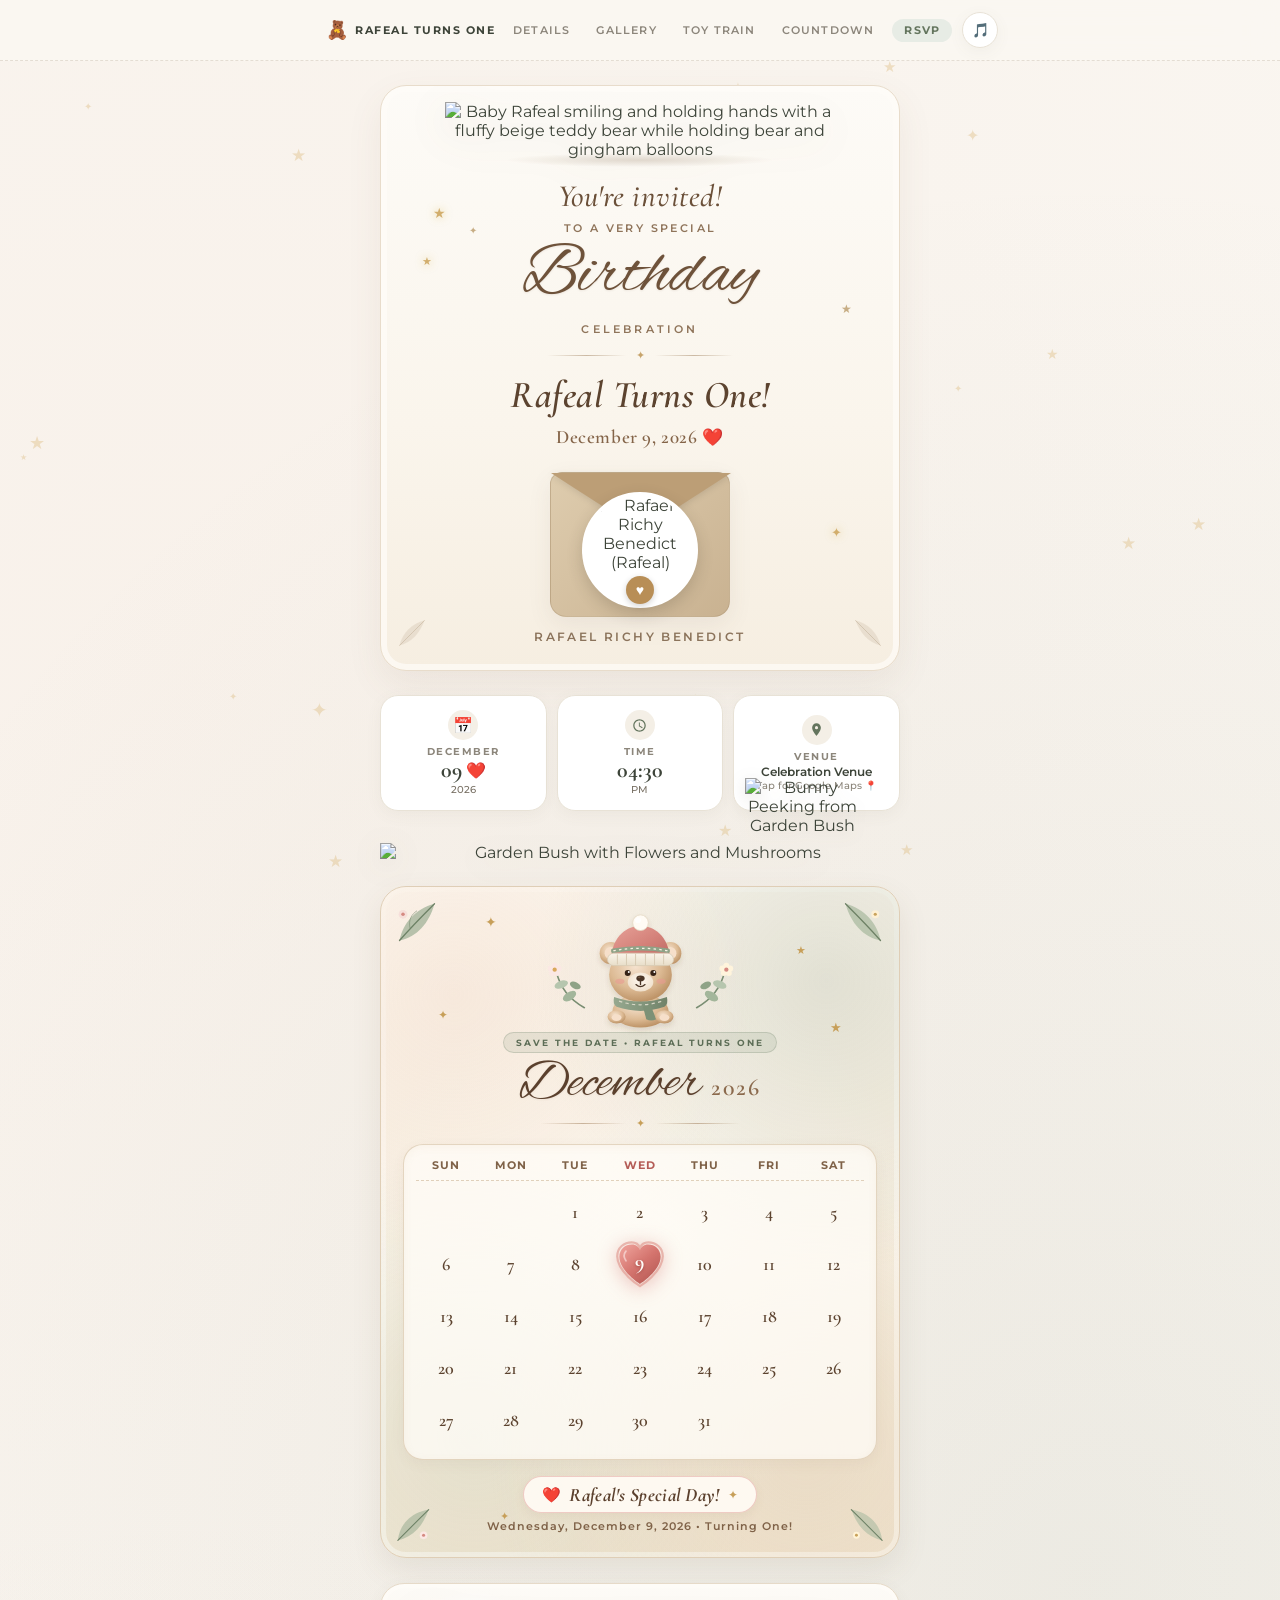
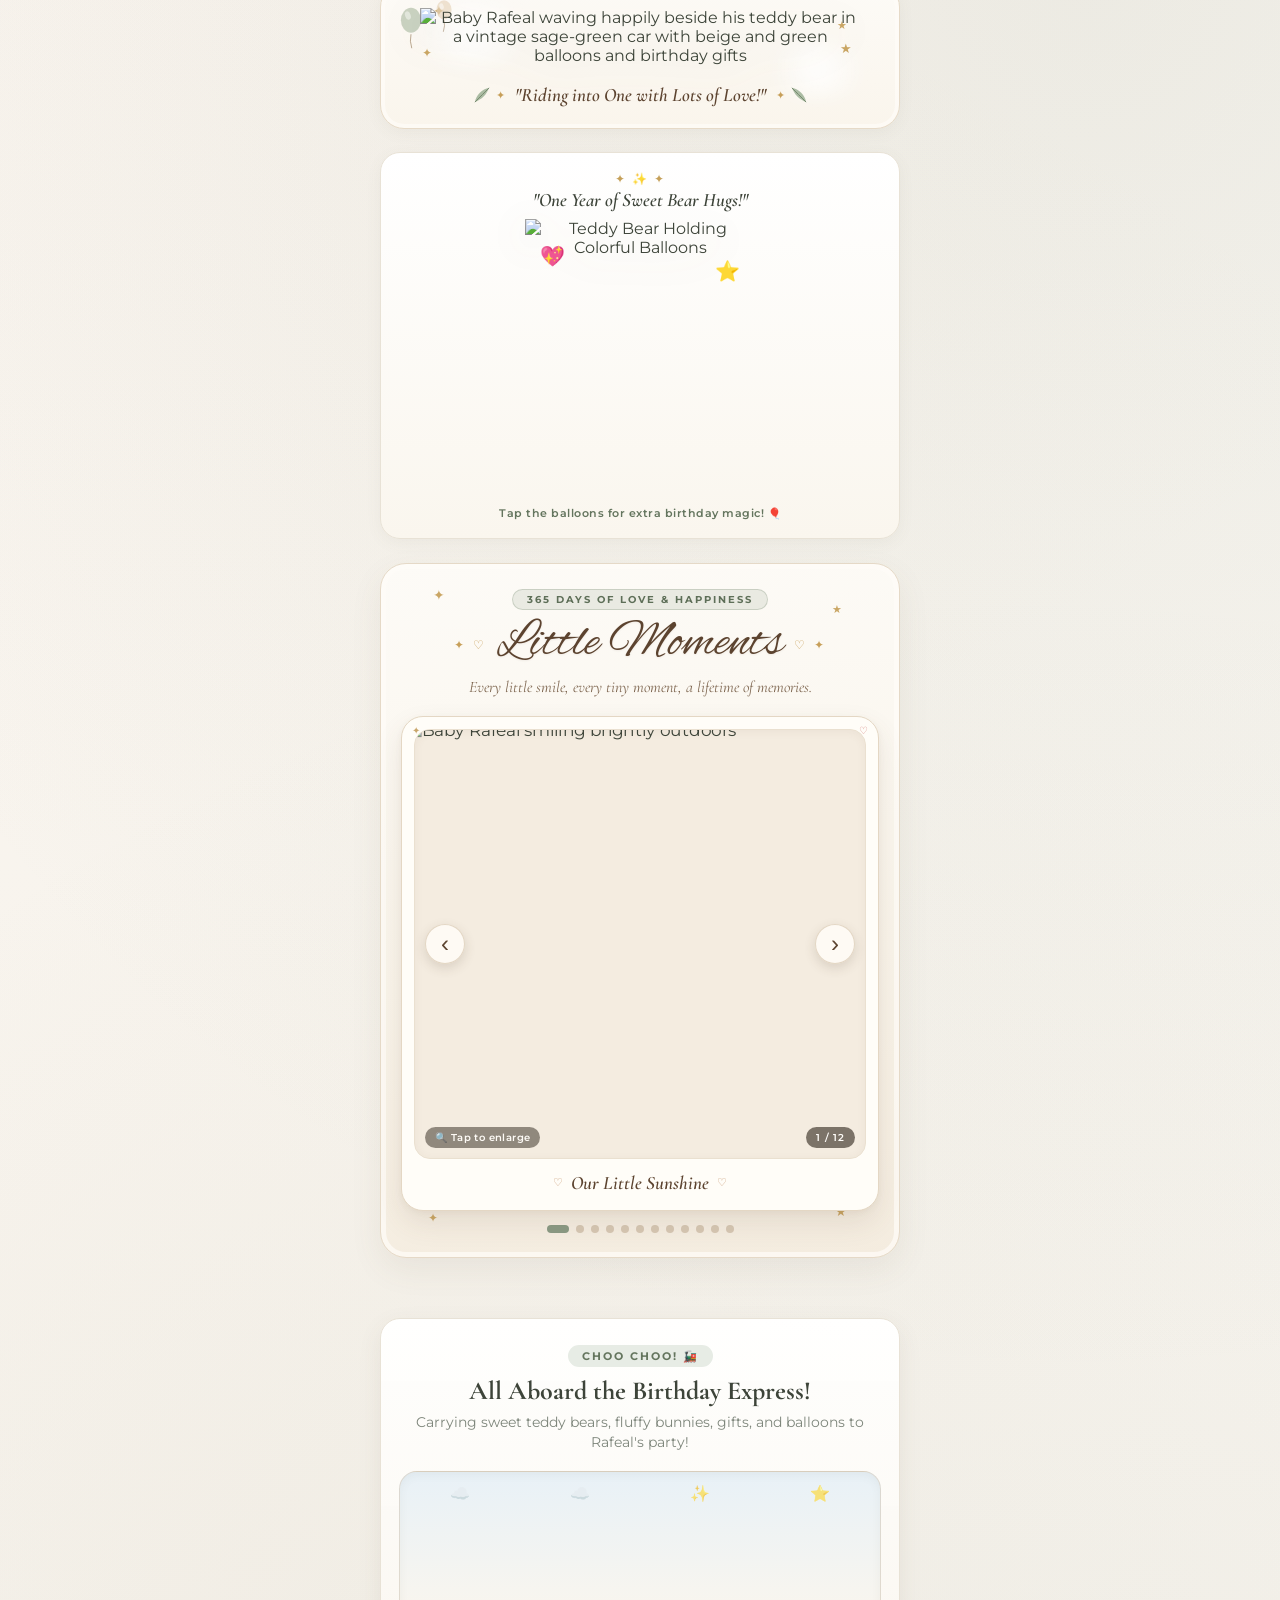
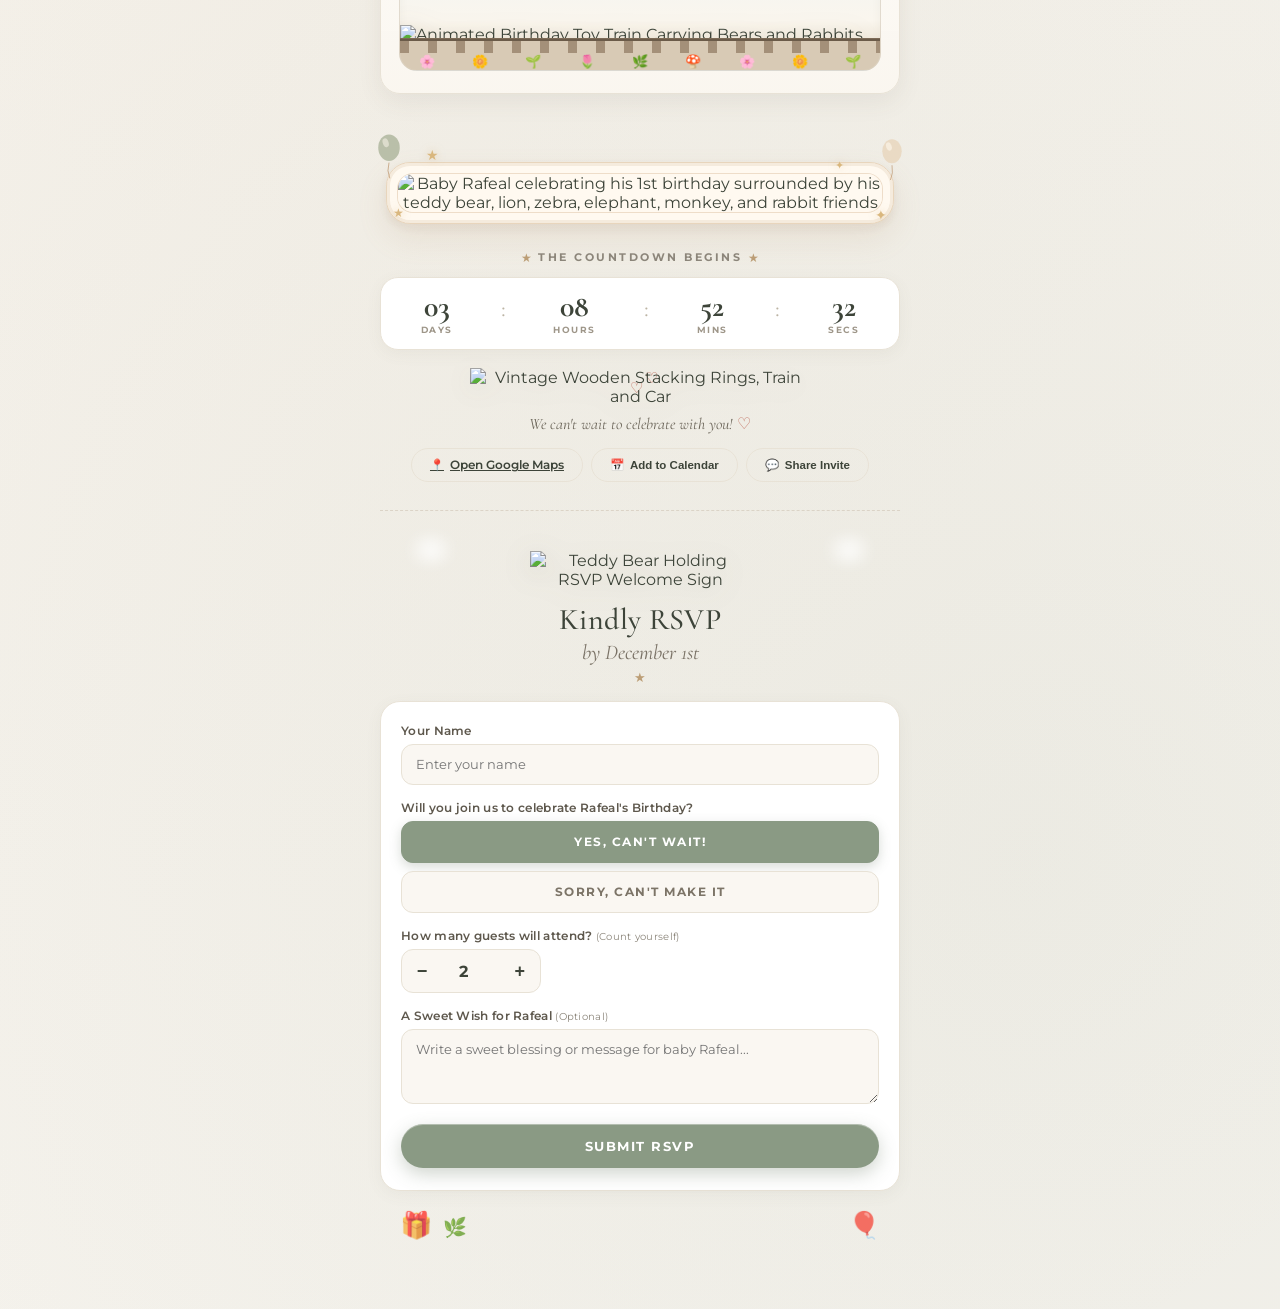
==== commit 18659542: "Replace countdown bears with pastel jungle birthday frame" ====
--- a/public/index.html
+++ b/public/index.html
@@ -734,17 +734,46 @@
     </section>
 
     <!-- ==============================================
-         SECTION 8: LIVE COUNTDOWN & DREAMY CELESTIAL DECOR
+         SECTION 8: LIVE COUNTDOWN & JUNGLE BIRTHDAY CELEBRATION
          ============================================== -->
     <section class="countdown-section reveal-on-scroll" id="countdownSection">
       
-      <!-- Dreamy Characters: Bear on Cloud & Sleeping Bear on Crescent Moon -->
-      <div class="countdown-character-decorations" aria-hidden="true">
-        <div class="countdown-char-left" title="Teddy Bear on Cloud">
-          <img src="assets/animals/bear_cloud.svg" alt="Teddy Bear on Cloud" class="countdown-animal-svg float-bob">
-        </div>
-        <div class="countdown-char-right" title="Sweet Dreams under Crescent Moon">
-          <img src="assets/animals/bear_sleeping_moon.svg" alt="Sleeping Teddy Bear near Crescent Moon" class="countdown-animal-svg float-gentle">
+      <!-- Framed Jungle Birthday Celebration with Pastel Balloons, Stars & Hearts -->
+      <div class="countdown-jungle-showcase" id="countdownJungleShowcase">
+        <!-- Decorative Floating Elements Around Frame -->
+        <div class="jungle-deco-layer" aria-hidden="true">
+          <span class="j-star js-1">★</span>
+          <span class="j-star js-2">✦</span>
+          <span class="j-star js-3">★</span>
+          <span class="j-star js-4">✦</span>
+          <span class="j-sparkle jsp-1">✧</span>
+          <span class="j-sparkle jsp-2">✦</span>
+          <span class="j-heart jh-1">♥</span>
+          <span class="j-heart jh-2">♡</span>
+          <span class="j-heart jh-3">♥</span>
+
+          <!-- Slowly Floating Pastel Sage & Cream Balloons -->
+          <div class="jungle-float-balloon jfb-left">
+            <svg viewBox="0 0 36 58" width="30" height="48">
+              <path d="M18 37 Q15 47 19 56" stroke="#B68B60" stroke-width="1.2" fill="none" opacity="0.65"/>
+              <ellipse cx="18" cy="19" rx="13" ry="16" fill="#A3AD91" opacity="0.72"/>
+              <ellipse cx="14" cy="13" rx="3.5" ry="5.5" transform="rotate(-20 14 13)" fill="#FFF9F0" opacity="0.5"/>
+            </svg>
+          </div>
+          <div class="jungle-float-balloon jfb-right">
+            <svg viewBox="0 0 36 58" width="28" height="46">
+              <path d="M18 37 Q20 47 16 56" stroke="#B68B60" stroke-width="1.2" fill="none" opacity="0.65"/>
+              <ellipse cx="18" cy="19" rx="12.5" ry="15.5" fill="#E8D5BC" opacity="0.82"/>
+              <ellipse cx="14" cy="13" rx="3.5" ry="5.5" transform="rotate(-20 14 13)" fill="#FFF9F0" opacity="0.55"/>
+            </svg>
+          </div>
+        </div>
+
+        <!-- Rounded Ivory & Beige Photo Frame -->
+        <div class="jungle-frame-card">
+          <div class="jungle-frame-mat">
+            <img src="public/images/rafeal-jungle-birthday.jpg" alt="Baby Rafeal celebrating his 1st birthday surrounded by his teddy bear, lion, zebra, elephant, monkey, and rabbit friends" class="jungle-birthday-img" id="jungleBirthdayImg" loading="lazy" decoding="async">
+          </div>
         </div>
       </div>
 
--- a/public/style.css
+++ b/public/style.css
@@ -3457,32 +3457,157 @@
     user-select: none;
   }
 
-  /* Countdown Section Character Decorations */
-  .countdown-character-decorations {
-    display: flex;
-    justify-content: space-between;
-    align-items: flex-end;
-    max-width: 540px;
-    margin: 0 auto -20px;
-    padding: 0 16px;
+  /* Countdown Section: Framed Jungle Birthday Celebration */
+  .countdown-jungle-showcase {
     position: relative;
-    z-index: 4;
+    width: 100%;
+    max-width: 520px;
+    margin: 0 auto 22px;
+    padding: 8px 6px 4px;
+  }
+
+  .jungle-deco-layer {
+    position: absolute;
+    inset: -10px -8px;
     pointer-events: none;
-  }
-
-  .countdown-char-left {
-    width: 155px;
-  }
-
-  .countdown-char-right {
-    width: 160px;
-  }
-
-  .countdown-animal-svg {
+    z-index: 5;
+    overflow: visible;
+  }
+
+  .j-star {
+    position: absolute;
+    color: #D9B77E;
+    font-size: 13px;
+    text-shadow: 0 0 8px rgba(217, 183, 126, 0.55);
+    animation: twinkle 3.2s ease-in-out infinite;
+    user-select: none;
+  }
+
+  .js-1 { top: 2px; left: 10%; font-size: 14px; animation-delay: 0s; }
+  .js-2 { top: 14px; right: 12%; font-size: 11px; animation-delay: 0.8s; }
+  .js-3 { bottom: 18px; left: 4%; font-size: 12px; animation-delay: 1.5s; }
+  .js-4 { bottom: 14px; right: 4%; font-size: 14px; animation-delay: 2.1s; }
+
+  .j-sparkle {
+    position: absolute;
+    color: #D9B77E;
+    font-size: 12px;
+    opacity: 0;
+    animation: occasionalSparkle 5s ease-in-out infinite;
+    user-select: none;
+  }
+
+  .jsp-1 { top: 38%; left: 0; animation-delay: 0.5s; }
+  .jsp-2 { top: 34%; right: 0; animation-delay: 2.6s; }
+
+  .j-heart {
+    position: absolute;
+    color: #D58B84;
+    font-size: 12px;
+    opacity: 0;
+    animation: heroUpHeart 5.6s ease-out infinite;
+    user-select: none;
+  }
+
+  .jh-1 { top: 22%; left: 2%; animation-delay: 0.7s; }
+  .jh-2 { top: 18%; right: 2%; color: #B68B60; font-size: 11px; animation-delay: 2.4s; }
+  .jh-3 { bottom: 26%; right: 1%; font-size: 11px; animation-delay: 4s; }
+
+  .jungle-float-balloon {
+    position: absolute;
+    animation: balloonSway 4.8s ease-in-out infinite alternate;
+  }
+
+  .jfb-left {
+    top: -12px;
+    left: 2px;
+  }
+
+  .jfb-right {
+    top: -8px;
+    right: 2px;
+    animation-delay: 1.1s;
+  }
+
+  .jungle-frame-card {
+    position: relative;
+    z-index: 3;
+    background: #FFF9F0;
+    border: 1.5px solid #E8D5BC;
+    border-radius: 24px;
+    padding: 10px;
+    box-shadow:
+      0 14px 30px rgba(182, 139, 96, 0.14),
+      0 4px 12px rgba(96, 76, 54, 0.07),
+      inset 0 0 0 3px #F5EBDD;
+    opacity: 0;
+    transform: scale(0.96);
+    transition: opacity 0.85s ease-out, transform 0.95s cubic-bezier(0.22, 1, 0.36, 1);
+  }
+
+  .countdown-section.is-revealed .jungle-frame-card {
+    opacity: 1;
+    transform: scale(1);
+  }
+
+  .jungle-frame-mat {
+    width: 100%;
+    border-radius: 16px;
+    overflow: hidden;
+    background: #FFF9F0;
+    border: 1px solid rgba(232, 213, 188, 0.75);
+  }
+
+  .jungle-birthday-img {
     width: 100%;
     height: auto;
+    max-height: 460px;
+    object-fit: contain;
     display: block;
-    filter: drop-shadow(0 5px 12px rgba(90, 80, 60, 0.14));
+    background: #FFF9F0;
+  }
+
+  @media (max-width: 520px) {
+    .countdown-jungle-showcase {
+      padding: 6px 2px 2px;
+      margin-bottom: 18px;
+    }
+
+    .jungle-frame-card {
+      padding: 7px;
+      border-radius: 20px;
+    }
+
+    .jungle-frame-mat {
+      border-radius: 14px;
+    }
+
+    .jungle-birthday-img {
+      max-height: 360px;
+    }
+
+    .jfb-left {
+      top: -10px;
+      left: -2px;
+      transform: scale(0.84);
+    }
+
+    .jfb-right {
+      top: -8px;
+      right: -2px;
+      transform: scale(0.84);
+    }
+  }
+
+  @media (max-width: 360px) {
+    .jungle-frame-card {
+      padding: 5px;
+      border-radius: 18px;
+    }
+
+    .jungle-birthday-img {
+      max-height: 310px;
+    }
   }
 
   /* RSVP Section: Bear Holding Welcome Sign */
@@ -3587,6 +3712,12 @@
     .reveal-on-scroll {
       opacity: 1 !important;
       transform: none !important;
+    }
+
+    .jungle-frame-card {
+      opacity: 1 !important;
+      transform: none !important;
+      transition: none !important;
     }
 
     .hero-intro-active .hero-deco-cloud,
@@ -4853,6 +4984,10 @@
 }
 
 @media (prefers-reduced-motion: reduce) {
+  .j-star,
+  .j-sparkle,
+  .j-heart,
+  .jungle-float-balloon,
   .car-illustration-container,
   .car-deco-star,
   .car-deco-heart,
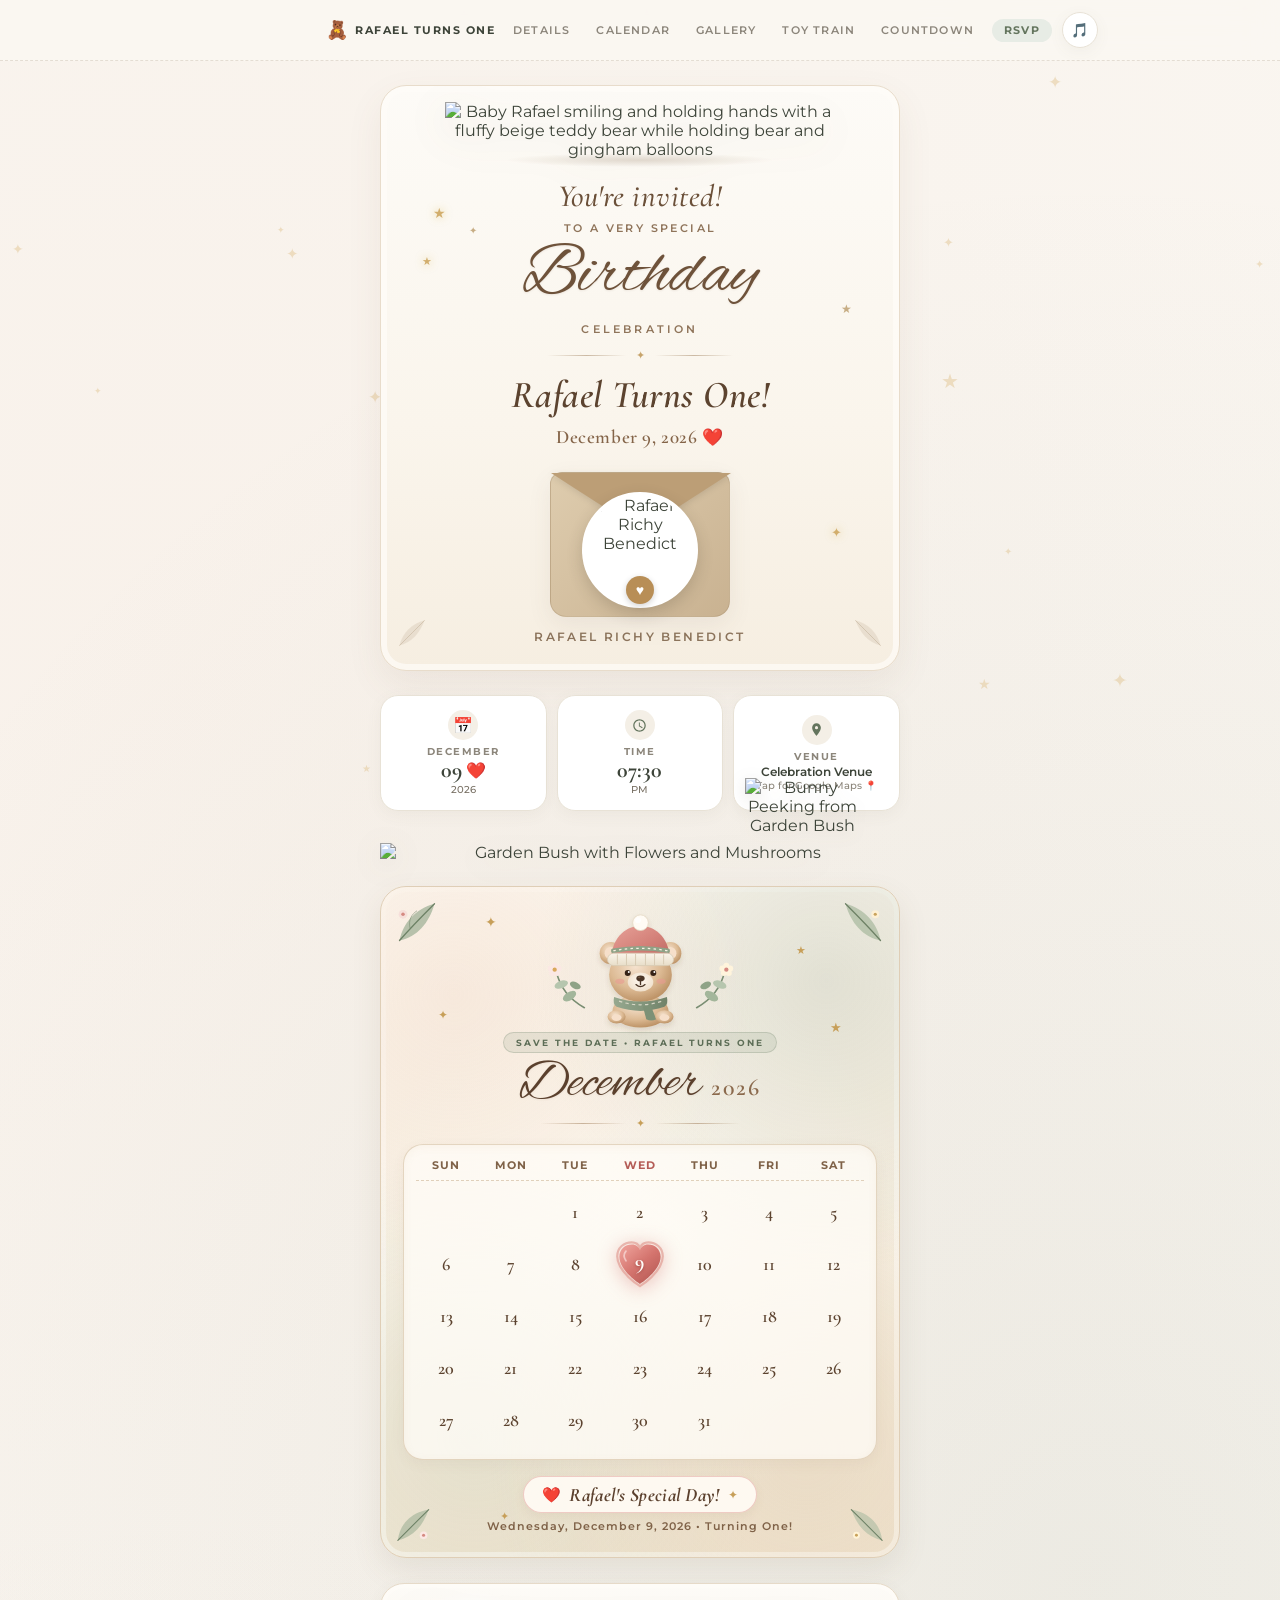
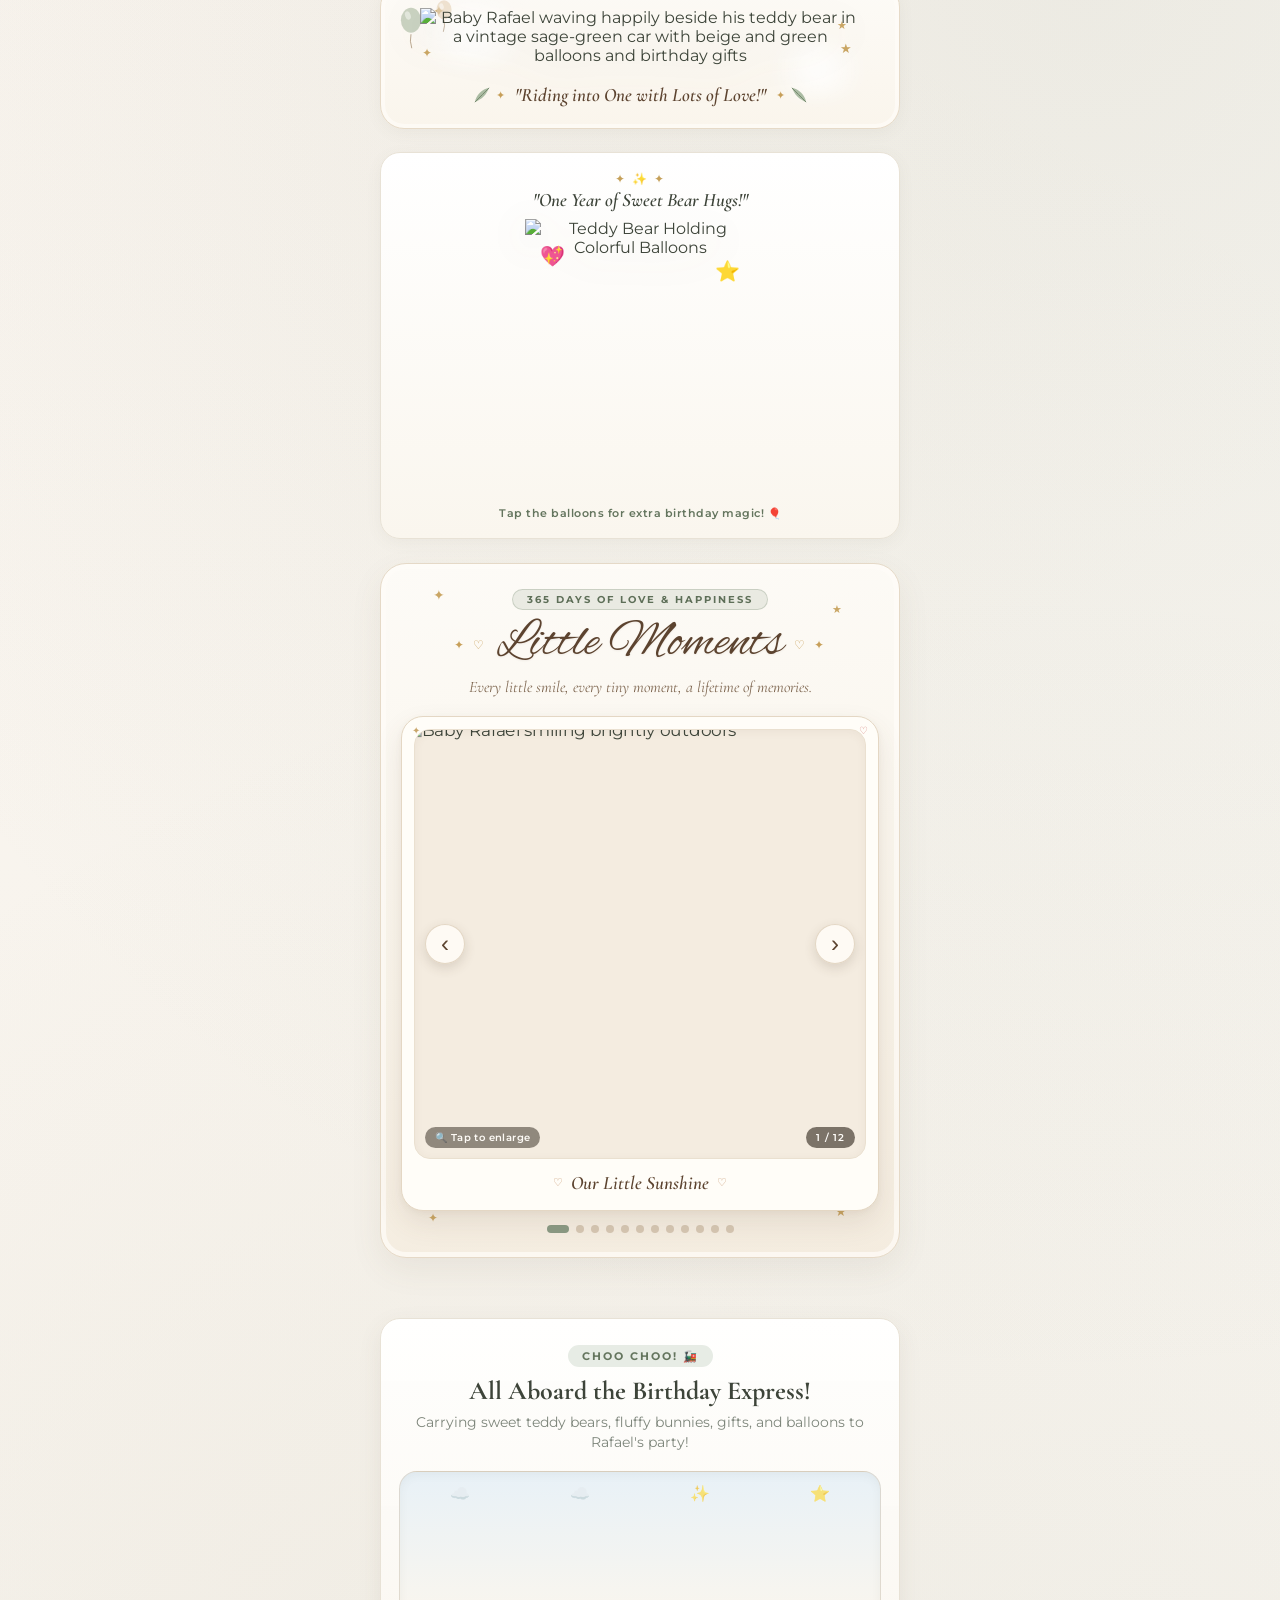
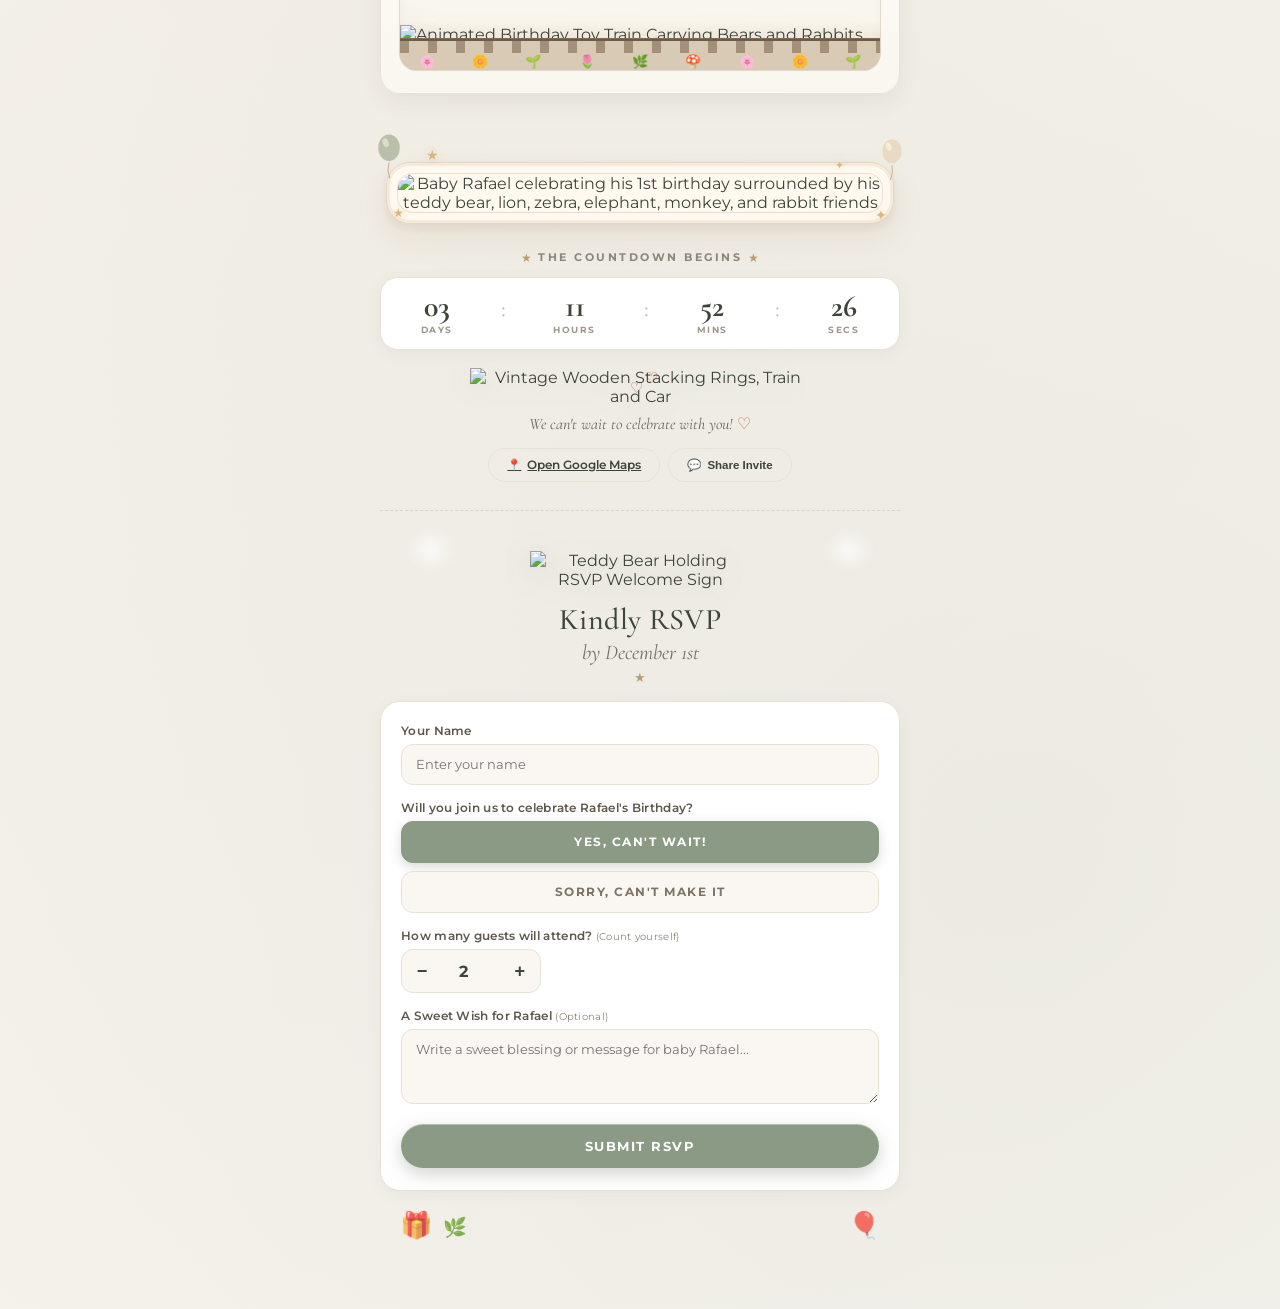
==== commit 6647c615: "Rename Rafeal to Rafael and set event time to 7:30 PM" ====
--- a/public/index.html
+++ b/public/index.html
@@ -3,8 +3,8 @@
 <head>
   <meta charset="UTF-8">
   <meta name="viewport" content="width=device-width, initial-scale=1.0">
-  <title>Rafeal Turns One! • 1st Birthday Celebration</title>
-  <meta name="description" content="You're invited to celebrate Rafael Richy Benedict's (Rafeal) 1st Birthday Celebration in a Magical Storybook Wonderland!">
+  <title>Rafael Turns One! • 1st Birthday Celebration</title>
+  <meta name="description" content="You're invited to celebrate Rafael Richy Benedict's 1st Birthday Celebration in a Magical Storybook Wonderland!">
   <link rel="preconnect" href="https://fonts.googleapis.com">
   <link rel="preconnect" href="https://fonts.gstatic.com" crossorigin>
   <link href="https://fonts.googleapis.com/css2?family=Alex+Brush&family=Cormorant+Garamond:ital,wght@0,400;0,500;0,600;0,700;1,400;1,600&family=Montserrat:wght@300;400;500;600;700&family=Playfair+Display:ital,wght@0,500;0,600;0,700;1,400;1,600&display=swap" rel="stylesheet">
@@ -48,13 +48,14 @@
   <!-- Top Sticky Navigation & Music Bar -->
   <header class="app-header-single">
     <div class="header-container">
-      <a href="#heroSection" class="header-logo-badge" aria-label="Rafeal Turns One Home">
+      <a href="#heroSection" class="header-logo-badge" aria-label="Rafael Turns One Home">
         <span class="logo-bear" aria-hidden="true">🧸</span>
-        <span class="logo-text">RAFEAL TURNS ONE</span>
+        <span class="logo-text">RAFAEL TURNS ONE</span>
       </a>
       
       <nav class="header-quick-links" aria-label="Quick Navigation">
         <a href="#detailsSection" class="quick-link">DETAILS</a>
+        <a href="#calendarSection" class="quick-link">CALENDAR</a>
         <a href="#gallerySection" class="quick-link">GALLERY</a>
         <a href="#trainSection" class="quick-link">TOY TRAIN</a>
         <a href="#countdownSection" class="quick-link">COUNTDOWN</a>
@@ -83,6 +84,10 @@
         <a href="#detailsSection" class="mobile-nav-link">
           <span class="mobile-nav-icon" aria-hidden="true">📅</span>
           <span>Details</span>
+        </a>
+        <a href="#calendarSection" class="mobile-nav-link">
+          <span class="mobile-nav-icon" aria-hidden="true">🗓️</span>
+          <span>Calendar</span>
         </a>
         <a href="#gallerySection" class="mobile-nav-link">
           <span class="mobile-nav-icon" aria-hidden="true">✨</span>
@@ -155,9 +160,9 @@
         </div>
       </div>
 
-      <!-- Main Hero Illustration: Baby Rafeal Holding Hands with Plush Teddy Bear & Balloons -->
+      <!-- Main Hero Illustration: Baby Rafael Holding Hands with Plush Teddy Bear & Balloons -->
       <div class="hero-center-bear-wrap hero-rafeal-stage" title="Tap for birthday magic ✨">
-        <img src="public/images/rafeal-teddy-hero.png" alt="Baby Rafeal smiling and holding hands with a fluffy beige teddy bear while holding bear and gingham balloons" class="vintage-hero-bear-img rafeal-teddy-hero-img">
+        <img src="public/images/rafeal-teddy-hero.png" alt="Baby Rafael smiling and holding hands with a fluffy beige teddy bear while holding bear and gingham balloons" class="vintage-hero-bear-img rafeal-teddy-hero-img">
         <div class="hero-ground-shadow" aria-hidden="true"></div>
       </div>
 
@@ -175,17 +180,17 @@
         </div>
 
         <div class="celebrant-title-wrap hero-intro-name">
-          <h2 class="celebrant-name" id="displayNickName">Rafeal Turns One!</h2>
+          <h2 class="celebrant-name" id="displayNickName">Rafael Turns One!</h2>
         </div>
         <p class="hero-date-highlight hero-intro-date">December 9, 2026 <span class="hero-date-heart" aria-label="heart">❤️</span></p>
       </div>
 
-      <!-- Kraft Envelope Peek with Baby Rafeal's Real Smiling Portrait -->
+      <!-- Kraft Envelope Peek with Baby Rafael's Real Smiling Portrait -->
       <div class="envelope-peek-card" id="envelopePeekCard">
         <div class="envelope-pocket">
           <div class="envelope-flap"></div>
-          <div class="baby-photo-frame" id="babyPhotoTrigger" title="Click to view Rafeal's smiling portrait">
-            <img src="assets/rafu_photo1.jpg" alt="Rafael Richy Benedict (Rafeal)" class="baby-portrait-img" id="mainBabyPhoto">
+          <div class="baby-photo-frame" id="babyPhotoTrigger" title="Click to view Rafael's smiling portrait">
+            <img src="assets/rafu_photo1.jpg" alt="Rafael Richy Benedict" class="baby-portrait-img" id="mainBabyPhoto">
             <div class="photo-shine"></div>
           </div>
           <div class="envelope-heart-seal pulse-heart" id="heartSeal" title="Sealed with Love">
@@ -204,7 +209,7 @@
       
       <div class="event-details-grid">
         <!-- Date Card with Calendar & Love Emoji -->
-        <div class="detail-pill-card date-card" id="dateCardScrollTrigger" role="button" tabindex="0" title="View Rafeal's December 2026 Birthday Calendar">
+        <div class="detail-pill-card date-card" id="dateCardScrollTrigger" role="button" tabindex="0" title="View Rafael's December 2026 Birthday Calendar">
           <div class="detail-icon-wrap date-icon-wrap">
             <span class="cal-emoji-icon">📅</span>
           </div>
@@ -225,7 +230,7 @@
           </div>
           <div class="detail-text-group">
             <span class="detail-label">TIME</span>
-            <span class="detail-value highlight-num" id="cardTime">04:30</span>
+            <span class="detail-value highlight-num" id="cardTime">07:30</span>
             <span class="detail-sub" id="cardTimeAmPm">PM</span>
           </div>
         </div>
@@ -434,7 +439,7 @@
 
         <!-- Calendar Month & Year Heading -->
         <div class="cal-header-block">
-          <span class="cal-eyebrow-pill">SAVE THE DATE • RAFEAL TURNS ONE</span>
+          <span class="cal-eyebrow-pill">SAVE THE DATE • RAFAEL TURNS ONE</span>
           <div class="cal-month-year-row">
             <h3 class="cal-month-script">December</h3>
             <span class="cal-year-serif">2026</span>
@@ -472,7 +477,7 @@
             <span class="cal-day-cell">6</span>
             <span class="cal-day-cell">7</span>
             <span class="cal-day-cell">8</span>
-            <button type="button" class="cal-day-cell cal-day-birthday" id="calBirthdayCell" aria-label="December 9, 2026 - Rafeal's First Birthday!" title="Rafeal's 1st Birthday! Tap for birthday magic ✨">
+            <button type="button" class="cal-day-cell cal-day-birthday" id="calBirthdayCell" aria-label="December 9, 2026 - Rafael's First Birthday!" title="Rafael's 1st Birthday! Tap for birthday magic ✨">
               <!-- Pulsing Dusty Rose Watercolor Heart Around 9 -->
               <svg class="bday-heart-svg" viewBox="0 0 64 60" aria-hidden="true">
                 <defs>
@@ -529,7 +534,7 @@
         <div class="cal-footer-caption-wrap">
           <div class="cal-special-caption">
             <span class="cal-caption-heart" aria-hidden="true">❤️</span>
-            <span class="cal-caption-text">Rafeal's Special Day!</span>
+            <span class="cal-caption-text">Rafael's Special Day!</span>
             <span class="cal-caption-sparkle" aria-hidden="true">✦</span>
           </div>
           <p class="cal-sub-caption">Wednesday, December 9, 2026 • Turning One!</p>
@@ -538,7 +543,7 @@
     </section>
 
     <!-- ==============================================
-         SECTION 4: RAFEAL & TEDDY BALLOON RIDE IN VINTAGE CAR
+         SECTION 4: RAFAEL & TEDDY BALLOON RIDE IN VINTAGE CAR
          ============================================== -->
     <section class="animated-car-showcase-section reveal-on-scroll" id="carRideSection">
       <div class="car-showcase-card">
@@ -574,7 +579,7 @@
         </div>
         
         <div class="car-illustration-container animated-car-wrap" id="carIllustration">
-          <img src="public/images/baby-teddy-balloon-ride.png" alt="Baby Rafeal waving happily beside his teddy bear in a vintage sage-green car with beige and green balloons and birthday gifts" class="art-img teddy-car-img" id="teddyCarImg" loading="lazy" decoding="async">
+          <img src="public/images/baby-teddy-balloon-ride.png" alt="Baby Rafael waving happily beside his teddy bear in a vintage sage-green car with beige and green balloons and birthday gifts" class="art-img teddy-car-img" id="teddyCarImg" loading="lazy" decoding="async">
         </div>
 
         <div class="foliage-bottom car-caption-row">
@@ -655,7 +660,7 @@
           <span class="frame-corner-accent fca-tr" aria-hidden="true">♡</span>
 
           <div class="album-stage-viewport" id="galleryViewport">
-            <div class="album-slides-track" id="gallerySlidesContainer" role="region" aria-roledescription="carousel" aria-label="Rafeal's Baby Photographs">
+            <div class="album-slides-track" id="gallerySlidesContainer" role="region" aria-roledescription="carousel" aria-label="Rafael's Baby Photographs">
               <!-- Slides rendered dynamically from BABY_GALLERY_PHOTOS in script.js -->
             </div>
 
@@ -696,7 +701,7 @@
       <div class="train-section-header">
         <span class="train-badge">CHOO CHOO! 🚂</span>
         <h3 class="train-heading">All Aboard the Birthday Express!</h3>
-        <p class="train-subtext">Carrying sweet teddy bears, fluffy bunnies, gifts, and balloons to Rafeal's party!</p>
+        <p class="train-subtext">Carrying sweet teddy bears, fluffy bunnies, gifts, and balloons to Rafael's party!</p>
       </div>
 
       <!-- Moving Train Track Viewport -->
@@ -772,7 +777,7 @@
         <!-- Rounded Ivory & Beige Photo Frame -->
         <div class="jungle-frame-card">
           <div class="jungle-frame-mat">
-            <img src="public/images/rafeal-jungle-birthday.jpg" alt="Baby Rafeal celebrating his 1st birthday surrounded by his teddy bear, lion, zebra, elephant, monkey, and rabbit friends" class="jungle-birthday-img" id="jungleBirthdayImg" loading="lazy" decoding="async">
+            <img src="public/images/rafeal-jungle-birthday.jpg" alt="Baby Rafael celebrating his 1st birthday surrounded by his teddy bear, lion, zebra, elephant, monkey, and rabbit friends" class="jungle-birthday-img" id="jungleBirthdayImg" loading="lazy" decoding="async">
           </div>
         </div>
       </div>
@@ -823,10 +828,6 @@
           <span>📍</span>
           <span>Open Google Maps</span>
         </a>
-        <button class="btn-outline pill-btn-small" id="addToCalBtn">
-          <span>📅</span>
-          <span>Add to Calendar</span>
-        </button>
         <button class="btn-outline pill-btn-small" id="shareInviteBtn">
           <span>💬</span>
           <span>Share Invite</span>
@@ -869,7 +870,7 @@
 
         <!-- Attendance Choice Buttons -->
         <div class="form-group">
-          <label class="form-label">Will you join us to celebrate Rafeal's Birthday?</label>
+          <label class="form-label">Will you join us to celebrate Rafael's Birthday?</label>
           <div class="attendance-btn-group">
             <button type="button" class="btn-choice active" id="btnAttendYes" data-value="yes">
               YES, CAN'T WAIT!
@@ -892,8 +893,8 @@
 
         <!-- Wishes / Note -->
         <div class="form-group">
-          <label for="guestMessageInput" class="form-label">A Sweet Wish for Rafeal <span class="label-sub">(Optional)</span></label>
-          <textarea id="guestMessageInput" class="form-control form-textarea" placeholder="Write a sweet blessing or message for baby Rafeal..."></textarea>
+          <label for="guestMessageInput" class="form-label">A Sweet Wish for Rafael <span class="label-sub">(Optional)</span></label>
+          <textarea id="guestMessageInput" class="form-control form-textarea" placeholder="Write a sweet blessing or message for baby Rafael..."></textarea>
         </div>
 
         <!-- Submit Button -->
@@ -909,7 +910,7 @@
       <div class="rsvp-success-card hidden" id="rsvpSuccessCard">
         <div class="success-heart-icon">💝</div>
         <h3 class="success-title">Thank You So Much!</h3>
-        <p class="success-message" id="successCustomMessage">We are thrilled to celebrate baby Rafeal's 1st birthday with you!</p>
+        <p class="success-message" id="successCustomMessage">We are thrilled to celebrate baby Rafael's 1st birthday with you!</p>
         <div class="success-details-pill" id="successDetailsPill"></div>
         <button type="button" class="btn-secondary pill-btn-small" id="btnEditRsvp">Change Response</button>
       </div>
@@ -972,7 +973,7 @@
           <span aria-hidden="true">‹</span>
         </button>
 
-        <img src="" id="photoViewerImg" alt="Baby Rafeal Full View" class="lightbox-img">
+        <img src="" id="photoViewerImg" alt="Baby Rafael Full View" class="lightbox-img">
 
         <button type="button" class="lightbox-nav-btn lightbox-next" id="lightboxNextBtn" aria-label="Next photograph">
           <span aria-hidden="true">›</span>
--- a/public/style.css
+++ b/public/style.css
@@ -1,5 +1,5 @@
 /* ==========================================================================
-   RAFEAL'S 1ST BIRTHDAY INVITATION STYLING (ONE SEAMLESS FULL-SCREEN PAGE)
+   RAFAEL'S 1ST BIRTHDAY INVITATION STYLING (ONE SEAMLESS FULL-SCREEN PAGE)
    Aesthetic: Warm vintage nursery watercolor, soft parchment, sage green & gold
    No outer margins, no phone box, no double-screen illusion.
    ========================================================================== */
@@ -1109,7 +1109,7 @@
 }
 
 /* ==========================================================================
-   SECTION 4: RAFEAL & TEDDY BALLOON RIDE SHOWCASE
+   SECTION 4: RAFAEL & TEDDY BALLOON RIDE SHOWCASE
    ========================================================================== */
 .animated-car-showcase-section {
   display: flex;
@@ -2873,7 +2873,7 @@
 .vleaf-left { left: 12px; }
 .vleaf-right { right: 12px; animation-delay: 1.5s; }
 
-/* Main Hero Illustration: Baby Rafeal & Plush Teddy Bear Holding Balloons */
+/* Main Hero Illustration: Baby Rafael & Plush Teddy Bear Holding Balloons */
 .hero-center-bear-wrap {
   position: relative;
   z-index: 4;
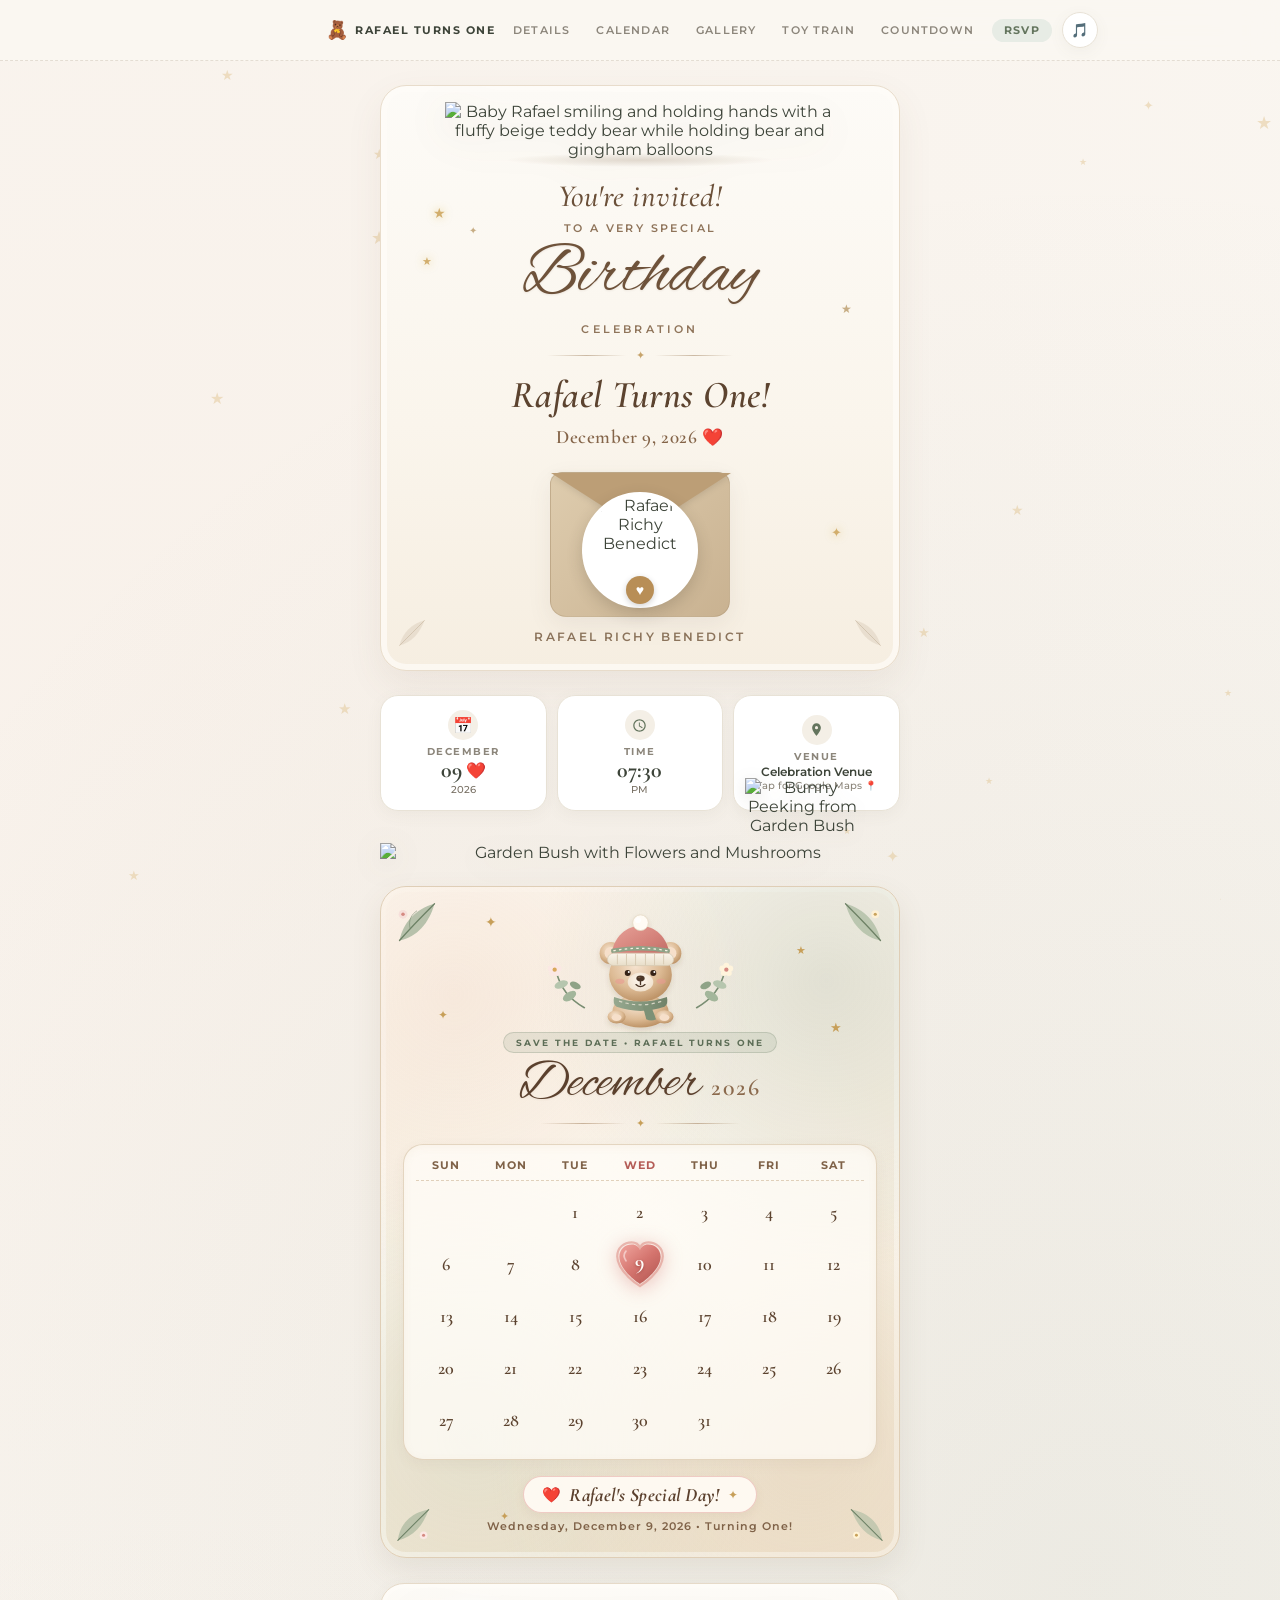
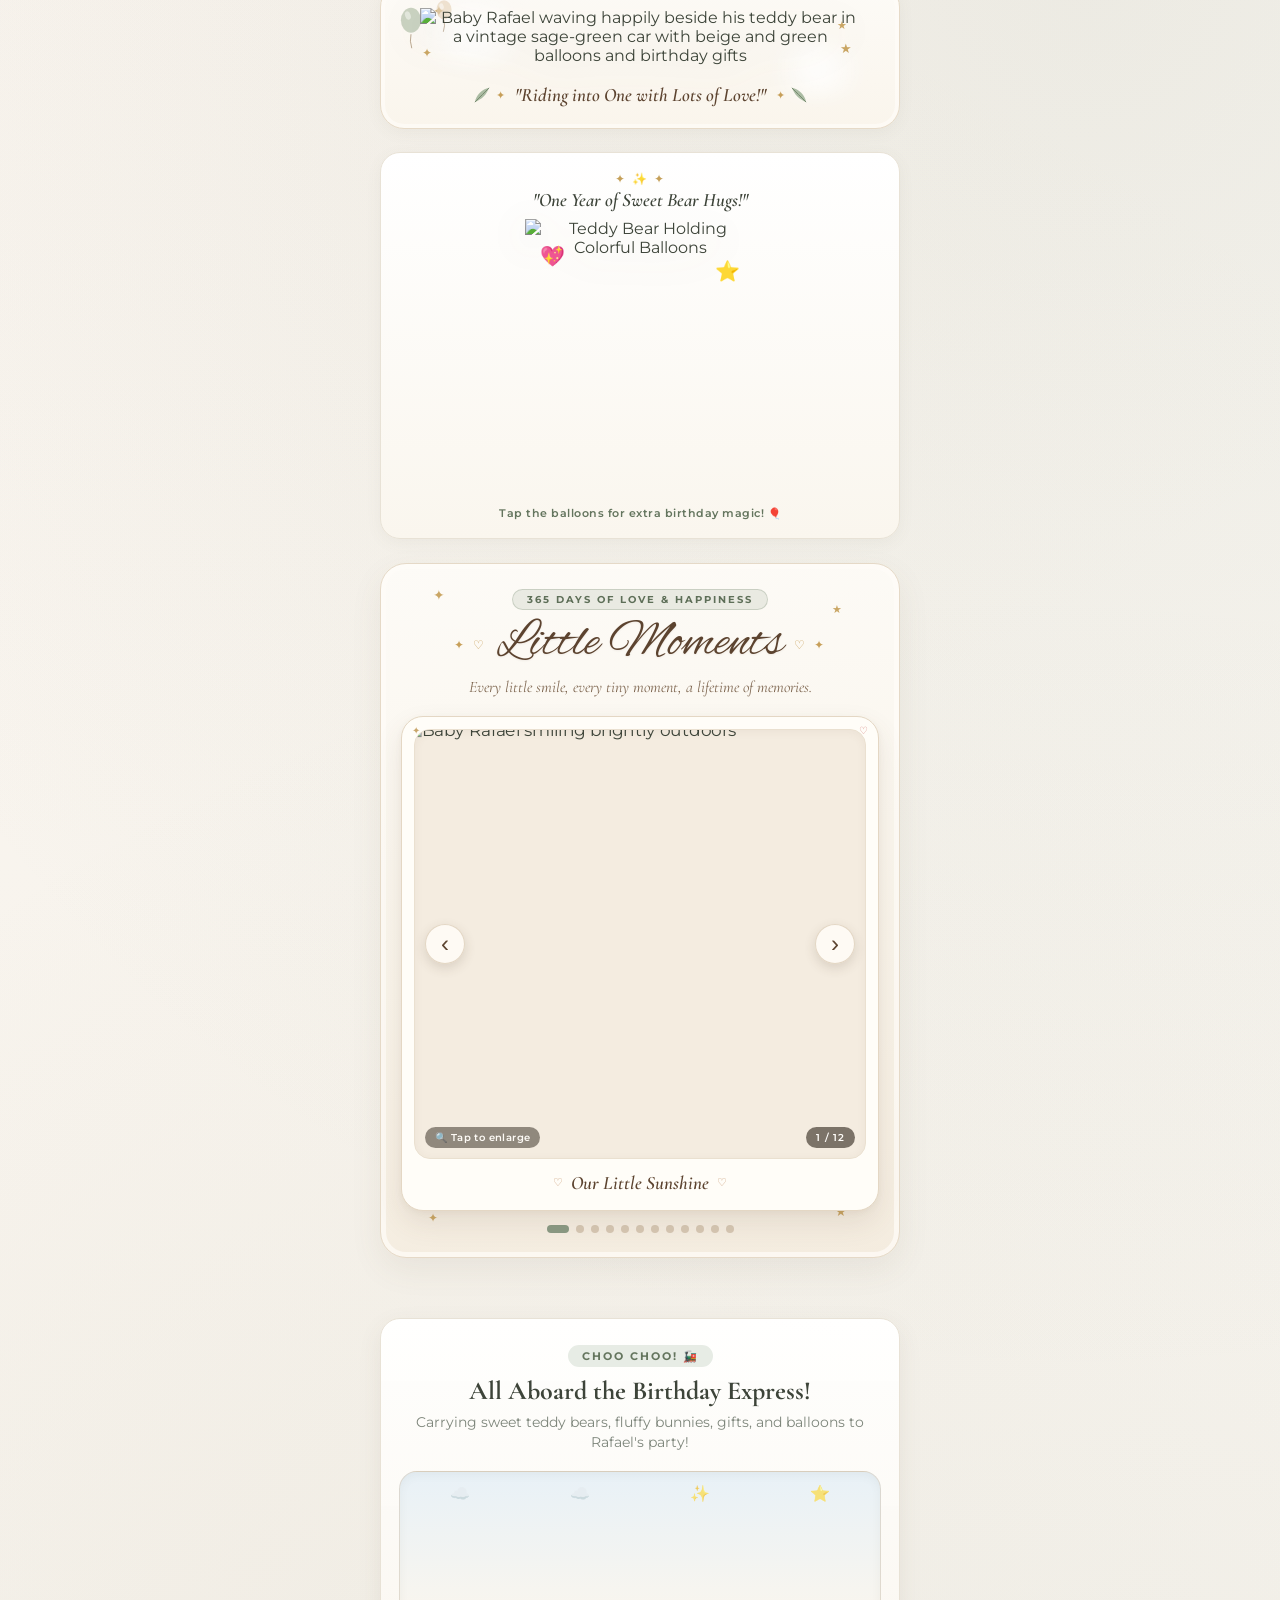
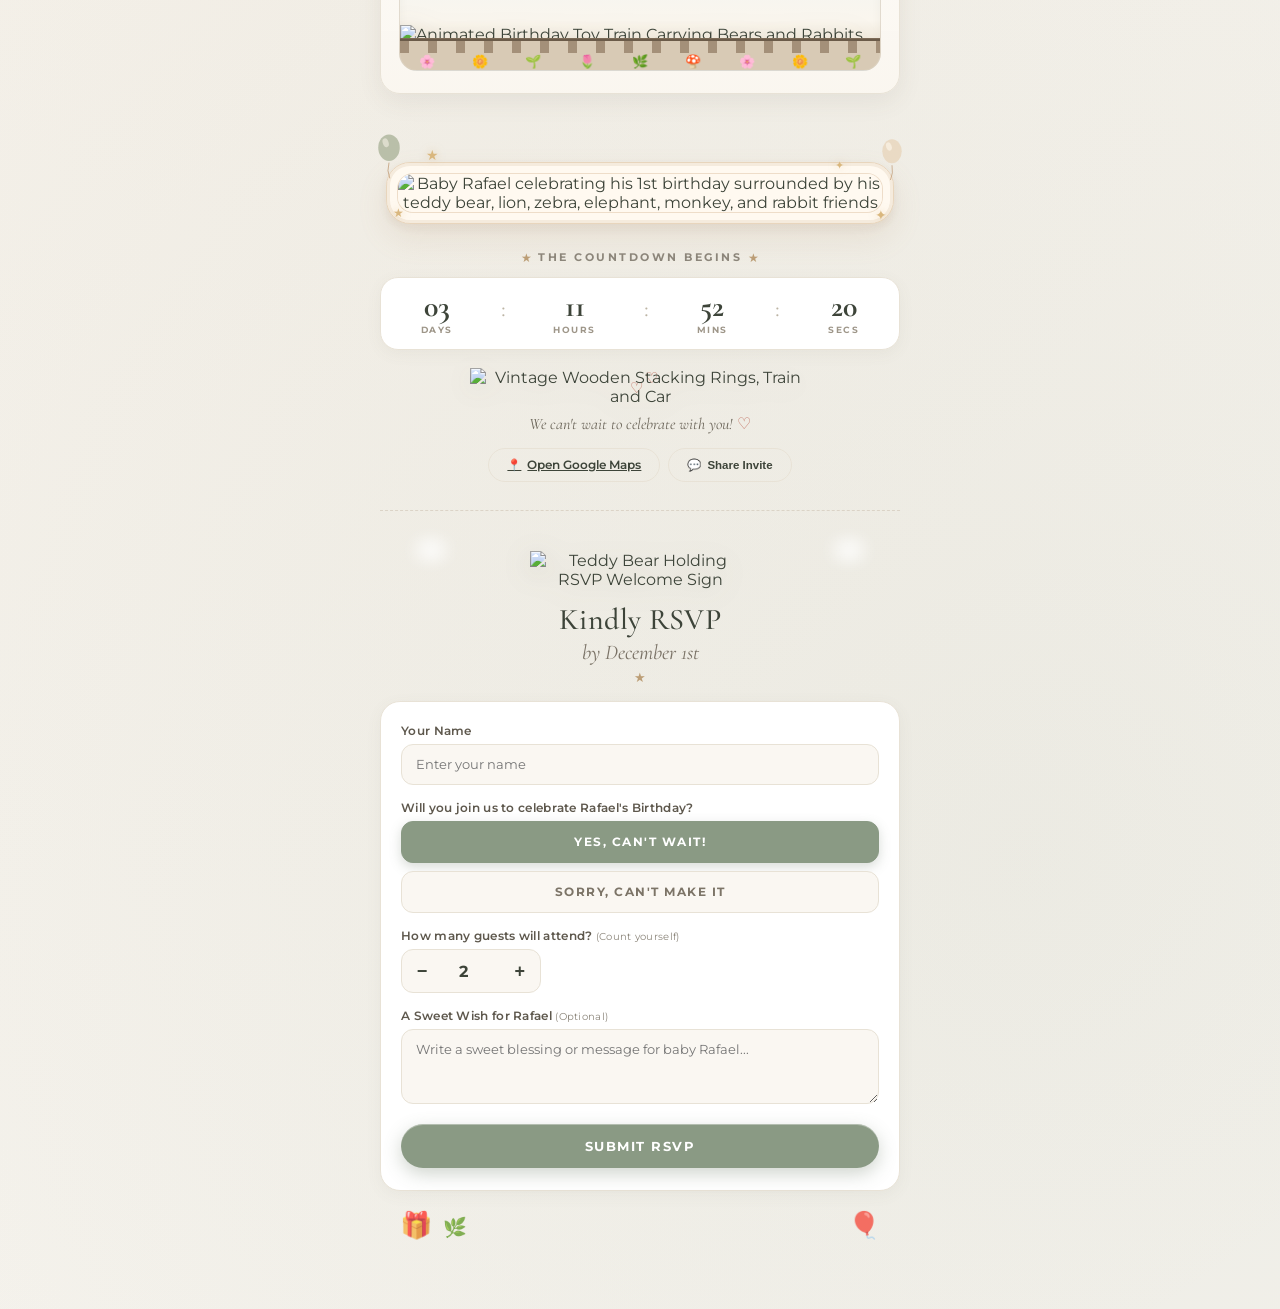
==== commit b6ef8ba7: "Add cache-busting query params and harden localStorage migration for Rafael and 7:30 PM" ====
--- a/public/index.html
+++ b/public/index.html
@@ -8,7 +8,7 @@
   <link rel="preconnect" href="https://fonts.googleapis.com">
   <link rel="preconnect" href="https://fonts.gstatic.com" crossorigin>
   <link href="https://fonts.googleapis.com/css2?family=Alex+Brush&family=Cormorant+Garamond:ital,wght@0,400;0,500;0,600;0,700;1,400;1,600&family=Montserrat:wght@300;400;500;600;700&family=Playfair+Display:ital,wght@0,500;0,600;0,700;1,400;1,600&display=swap" rel="stylesheet">
-  <link rel="stylesheet" href="style.css">
+  <link rel="stylesheet" href="style.css?v=20261127r1">
   <link rel="icon" href="data:image/svg+xml,<svg xmlns=%22http://www.w3.org/2000/svg%22 viewBox=%220 0 100 100%22><text y=%22.9em%22 font-size=%2290%22>🧸</text></svg>">
 </head>
 <body>
@@ -987,6 +987,6 @@
     </div>
   </div>
 
-  <script src="script.js"></script>
+  <script src="script.js?v=20261127r1"></script>
 </body>
 </html>
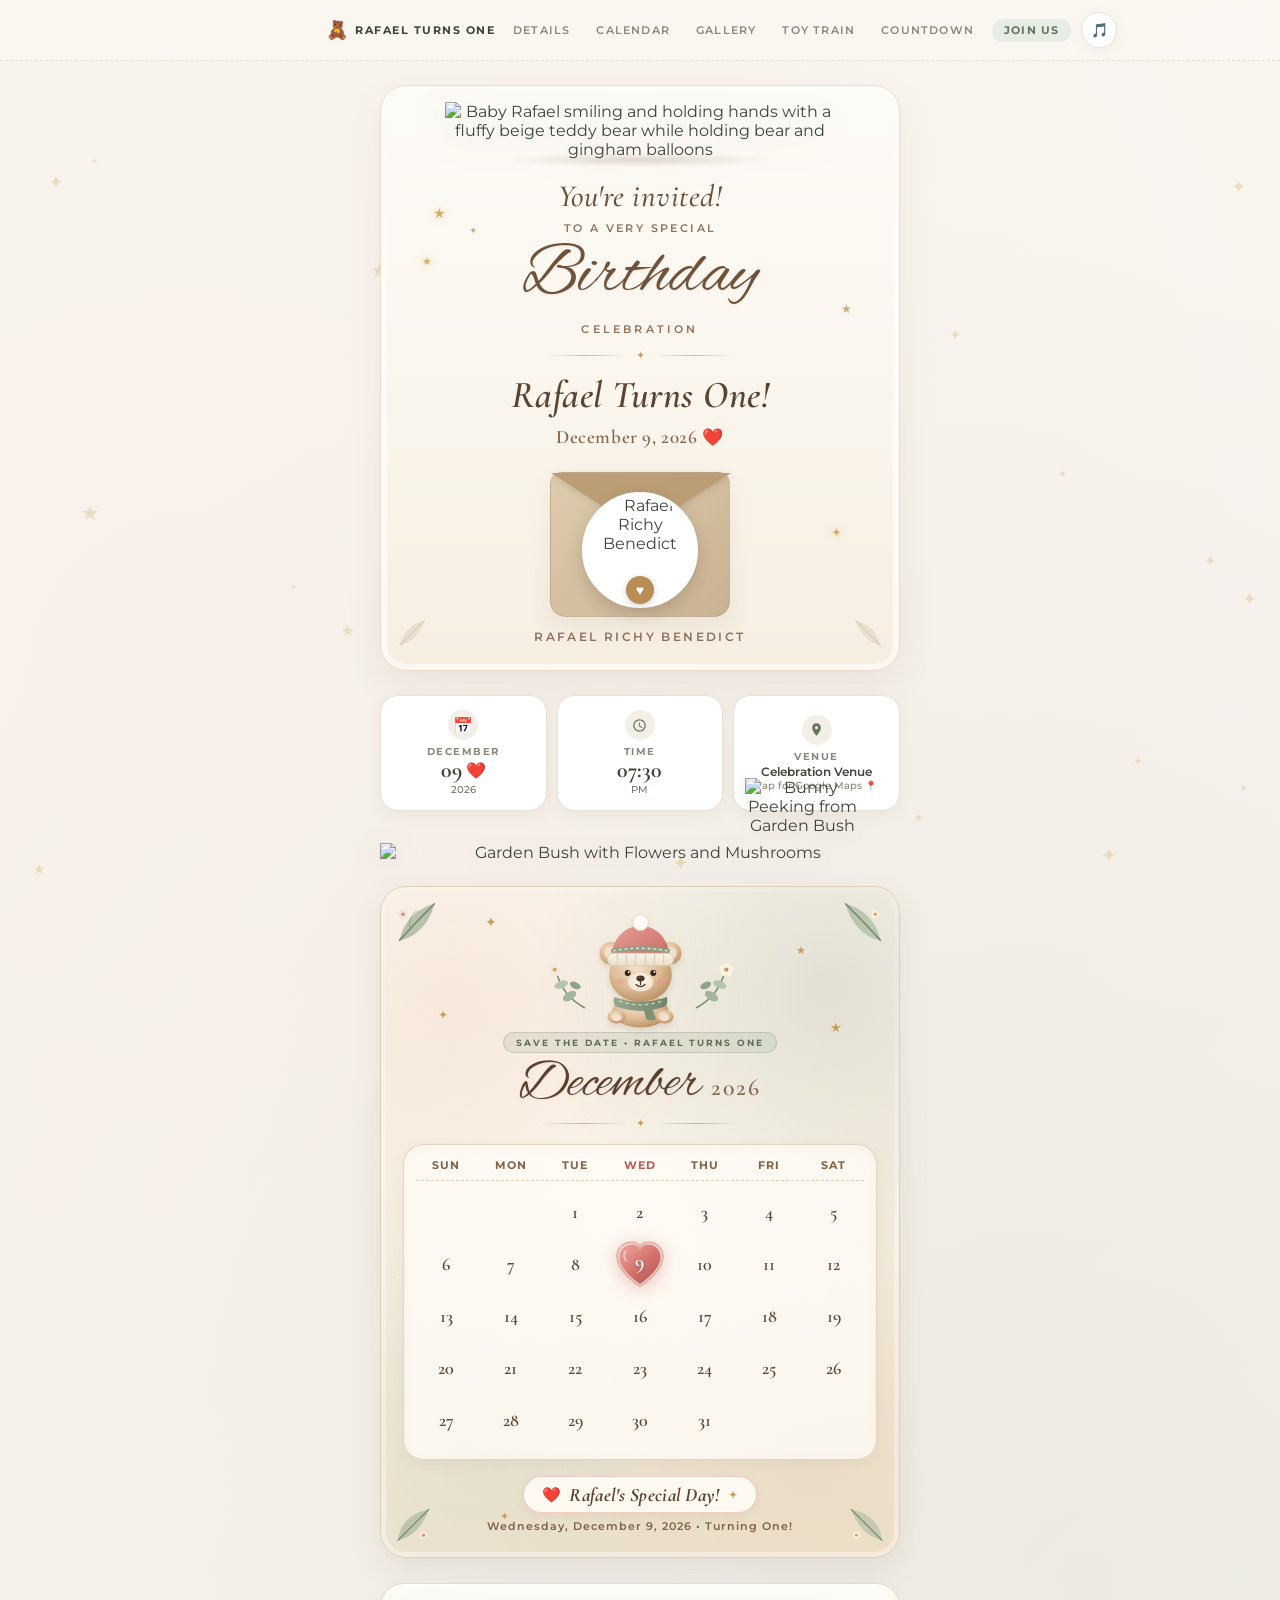
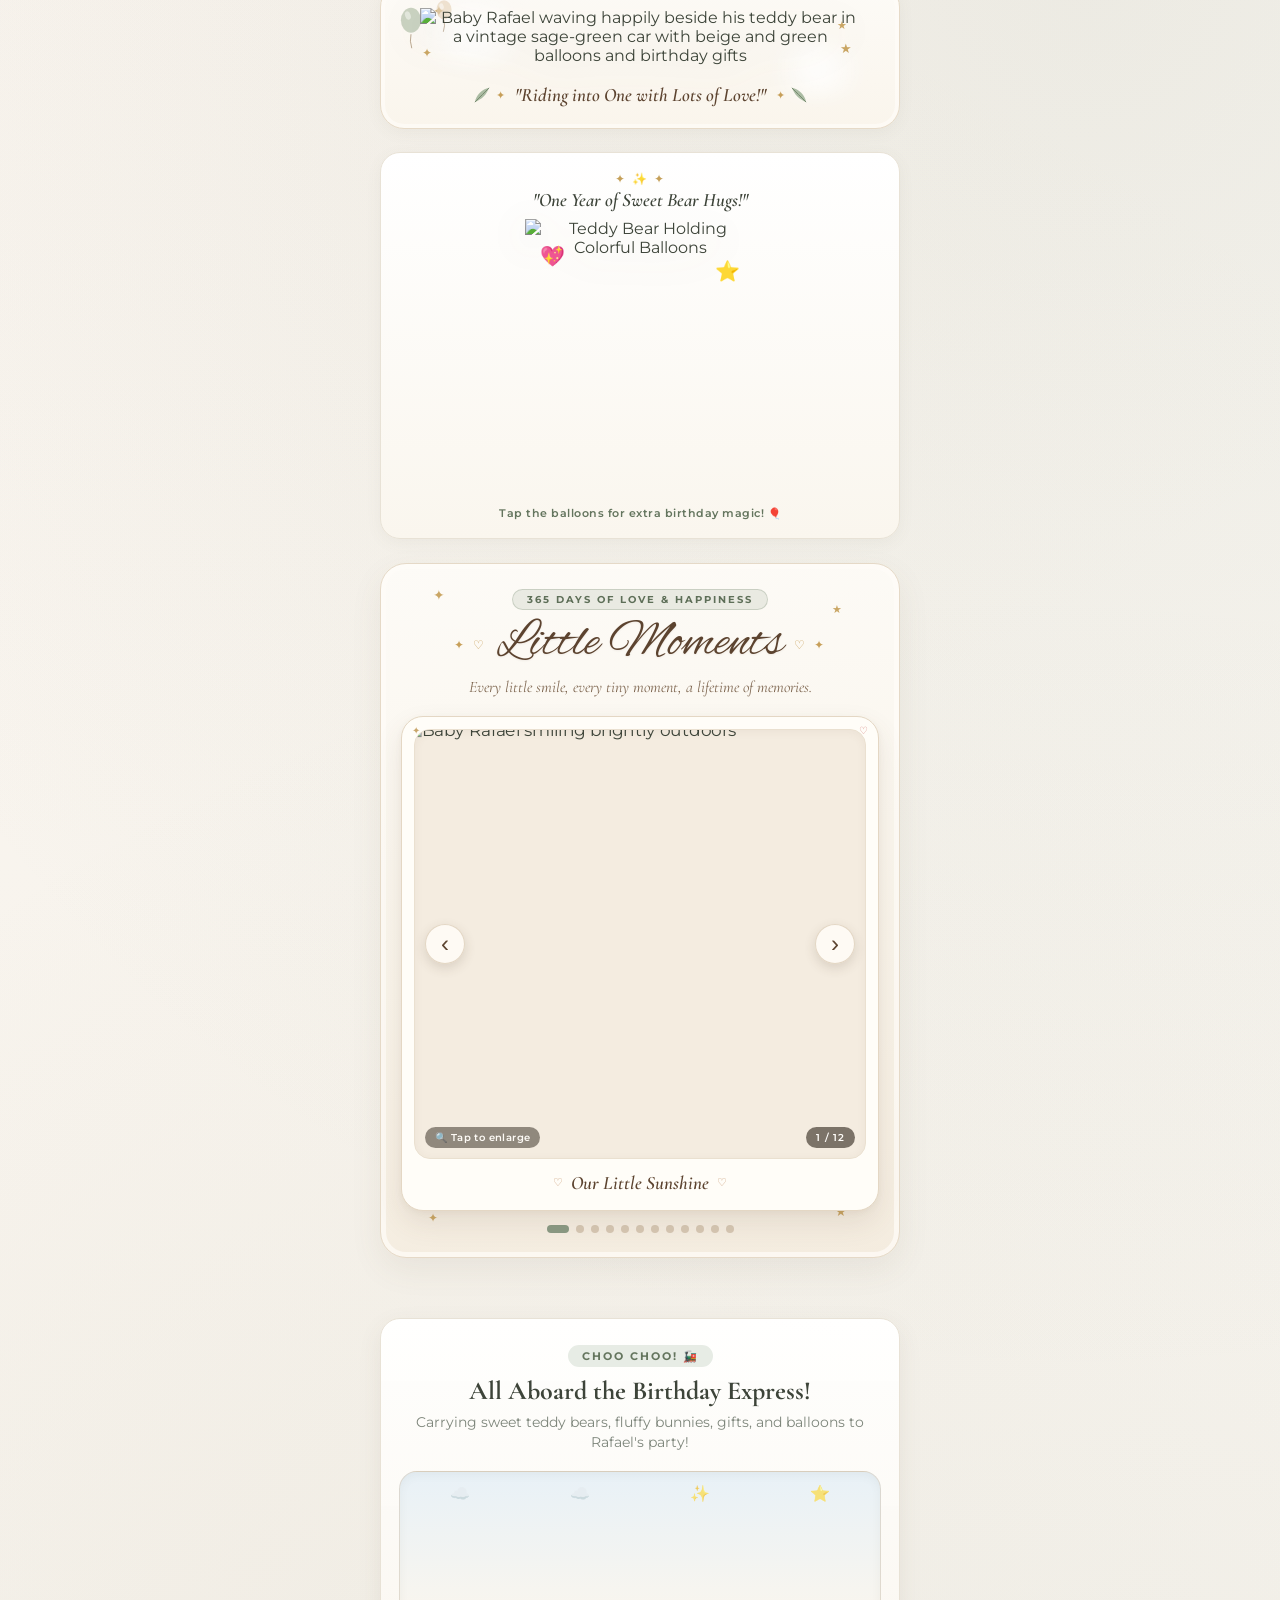
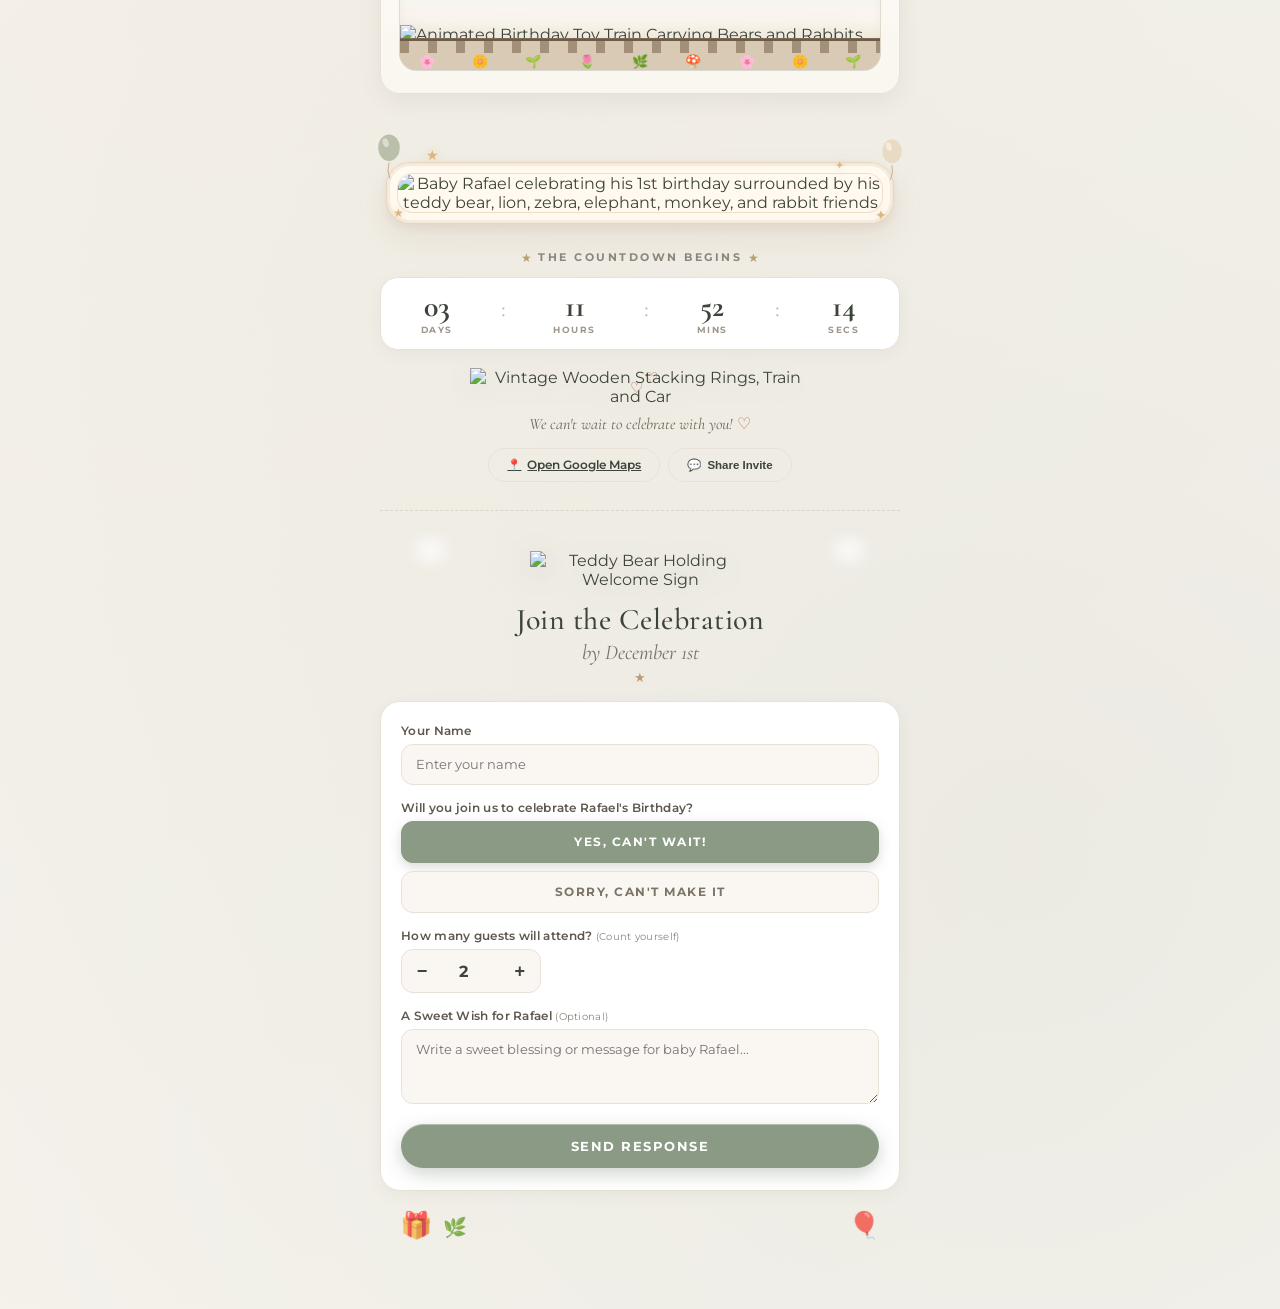
==== commit 3117e994: "Rename RSVP section to Join the Celebration" ====
--- a/public/index.html
+++ b/public/index.html
@@ -8,7 +8,7 @@
   <link rel="preconnect" href="https://fonts.googleapis.com">
   <link rel="preconnect" href="https://fonts.gstatic.com" crossorigin>
   <link href="https://fonts.googleapis.com/css2?family=Alex+Brush&family=Cormorant+Garamond:ital,wght@0,400;0,500;0,600;0,700;1,400;1,600&family=Montserrat:wght@300;400;500;600;700&family=Playfair+Display:ital,wght@0,500;0,600;0,700;1,400;1,600&display=swap" rel="stylesheet">
-  <link rel="stylesheet" href="style.css?v=20261127r1">
+  <link rel="stylesheet" href="style.css?v=20261127r2">
   <link rel="icon" href="data:image/svg+xml,<svg xmlns=%22http://www.w3.org/2000/svg%22 viewBox=%220 0 100 100%22><text y=%22.9em%22 font-size=%2290%22>🧸</text></svg>">
 </head>
 <body>
@@ -59,7 +59,7 @@
         <a href="#gallerySection" class="quick-link">GALLERY</a>
         <a href="#trainSection" class="quick-link">TOY TRAIN</a>
         <a href="#countdownSection" class="quick-link">COUNTDOWN</a>
-        <a href="#rsvpSection" class="quick-link highlight-rsvp">RSVP</a>
+        <a href="#rsvpSection" class="quick-link highlight-rsvp">JOIN US</a>
       </nav>
 
       <div class="header-right-controls">
@@ -103,7 +103,7 @@
         </a>
         <a href="#rsvpSection" class="mobile-nav-link mobile-nav-rsvp">
           <span class="mobile-nav-icon" aria-hidden="true">💌</span>
-          <span>RSVP</span>
+          <span>Join Us</span>
         </a>
       </div>
     </nav>
@@ -849,12 +849,12 @@
 
       <!-- Teddy Bear Holding Welcome Sign -->
       <div class="rsvp-bear-welcome-wrap">
-        <img src="assets/animals/bear_sign.svg" alt="Teddy Bear Holding RSVP Welcome Sign" class="bear-sign-svg">
-      </div>
-
-      <!-- RSVP Header -->
+        <img src="assets/animals/bear_sign.svg" alt="Teddy Bear Holding Welcome Sign" class="bear-sign-svg">
+      </div>
+
+      <!-- Join the Celebration Header -->
       <div class="rsvp-header-text">
-        <h2 class="rsvp-title">Kindly RSVP</h2>
+        <h2 class="rsvp-title">Join the Celebration</h2>
         <p class="rsvp-deadline-text">by <span id="rsvpDeadlineDate">December 1st</span></p>
         <div class="star-accent">★</div>
       </div>
@@ -900,7 +900,7 @@
         <!-- Submit Button -->
         <div class="form-submit-wrap">
           <button type="submit" class="btn-primary pill-btn submit-rsvp-btn" id="btnSubmitRsvp">
-            <span>SUBMIT RSVP</span>
+            <span>SEND RESPONSE</span>
           </button>
         </div>
 
@@ -938,8 +938,8 @@
   <div class="modal-backdrop hidden" id="hostDrawerModal" role="dialog" aria-modal="true" aria-labelledby="modalHostTitle">
     <div class="modal-card">
       <div class="modal-header">
-        <h3 class="modal-title" id="modalHostTitle">📋 RSVP Responses (<span id="modalTotalGuests">0</span> Guests)</h3>
-        <button class="modal-close-btn" id="closeHostDrawerBtn" aria-label="Close RSVP list">&times;</button>
+        <h3 class="modal-title" id="modalHostTitle">📋 Guest Responses (<span id="modalTotalGuests">0</span> Guests)</h3>
+        <button class="modal-close-btn" id="closeHostDrawerBtn" aria-label="Close guest responses list">&times;</button>
       </div>
       <div class="modal-body">
         <div class="rsvp-summary-stats">
@@ -953,7 +953,7 @@
           </div>
         </div>
         <div class="guest-list-container" id="guestListContainer">
-          <p class="empty-list-notice">No RSVPs received yet. Be the first to RSVP!</p>
+          <p class="empty-list-notice">No responses received yet. Be the first to reply!</p>
         </div>
       </div>
       <div class="modal-footer">
@@ -987,6 +987,6 @@
     </div>
   </div>
 
-  <script src="script.js?v=20261127r1"></script>
+  <script src="script.js?v=20261127r2"></script>
 </body>
 </html>
